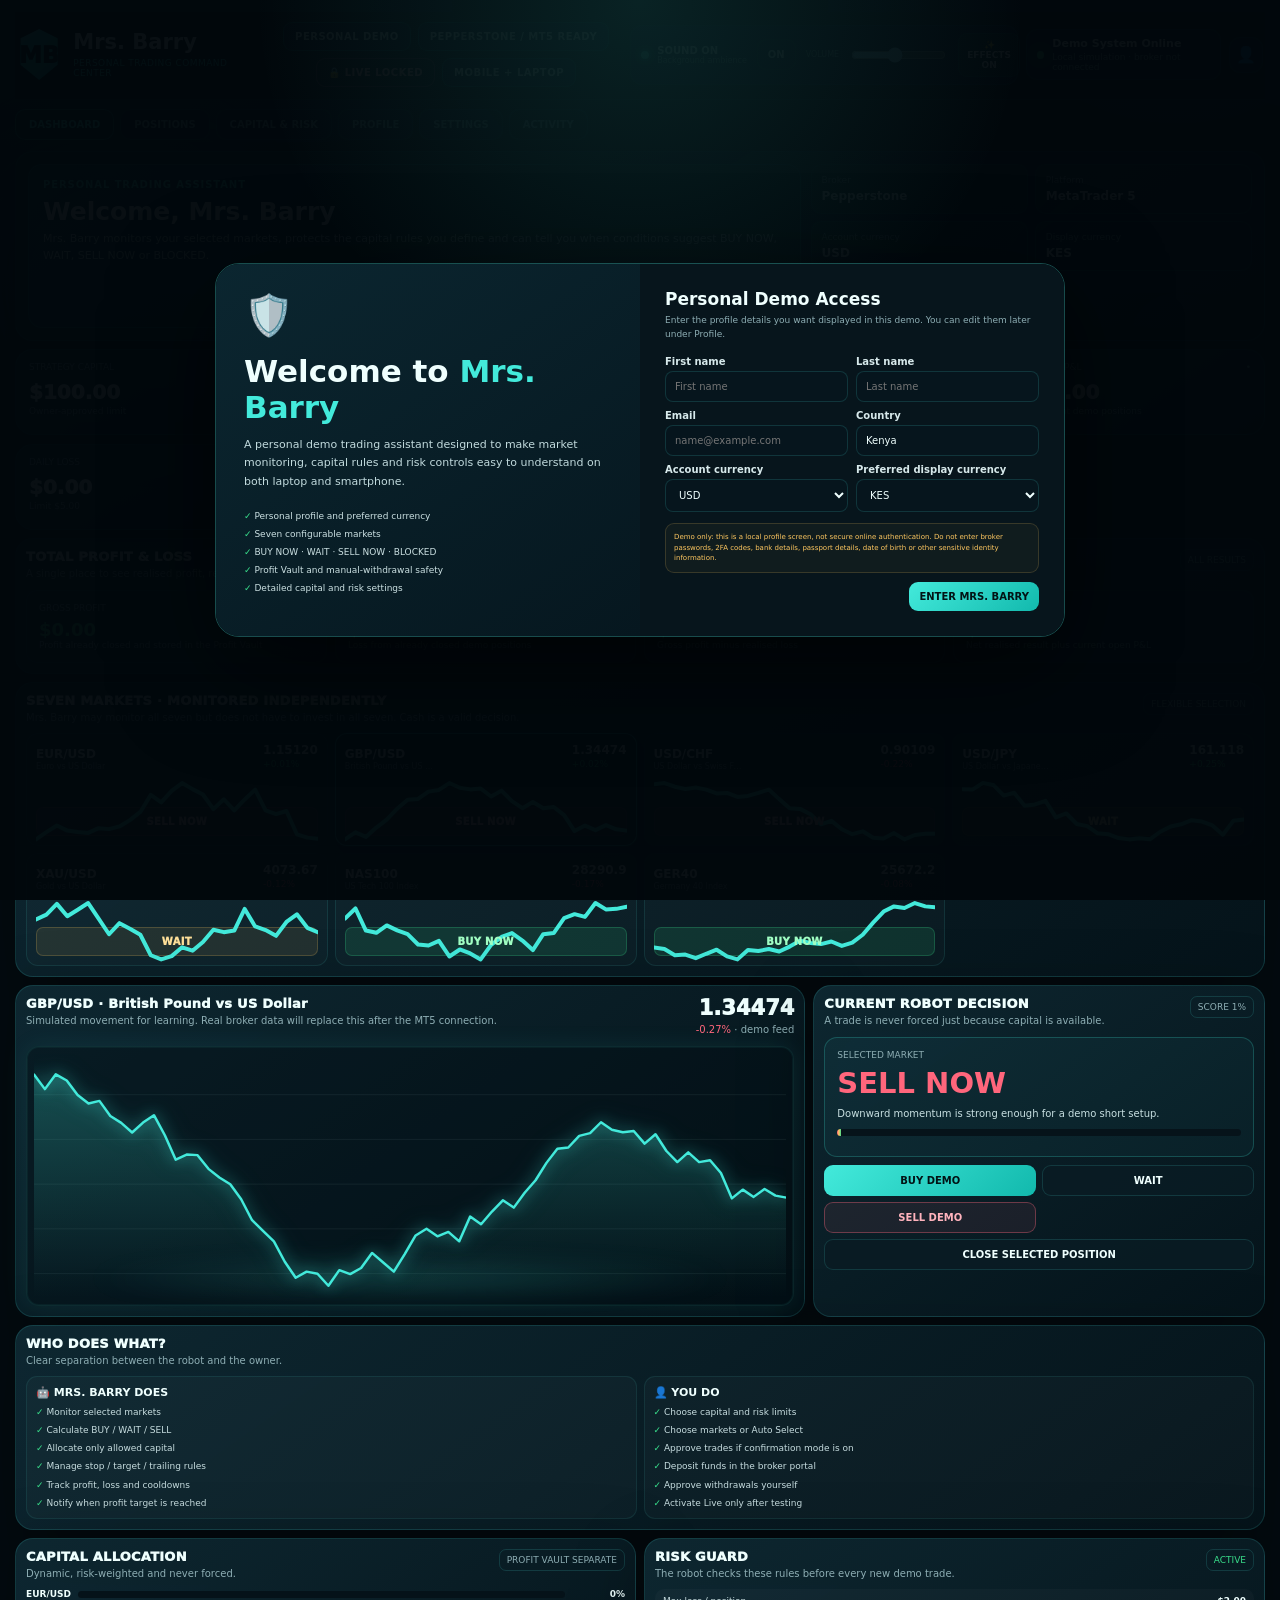
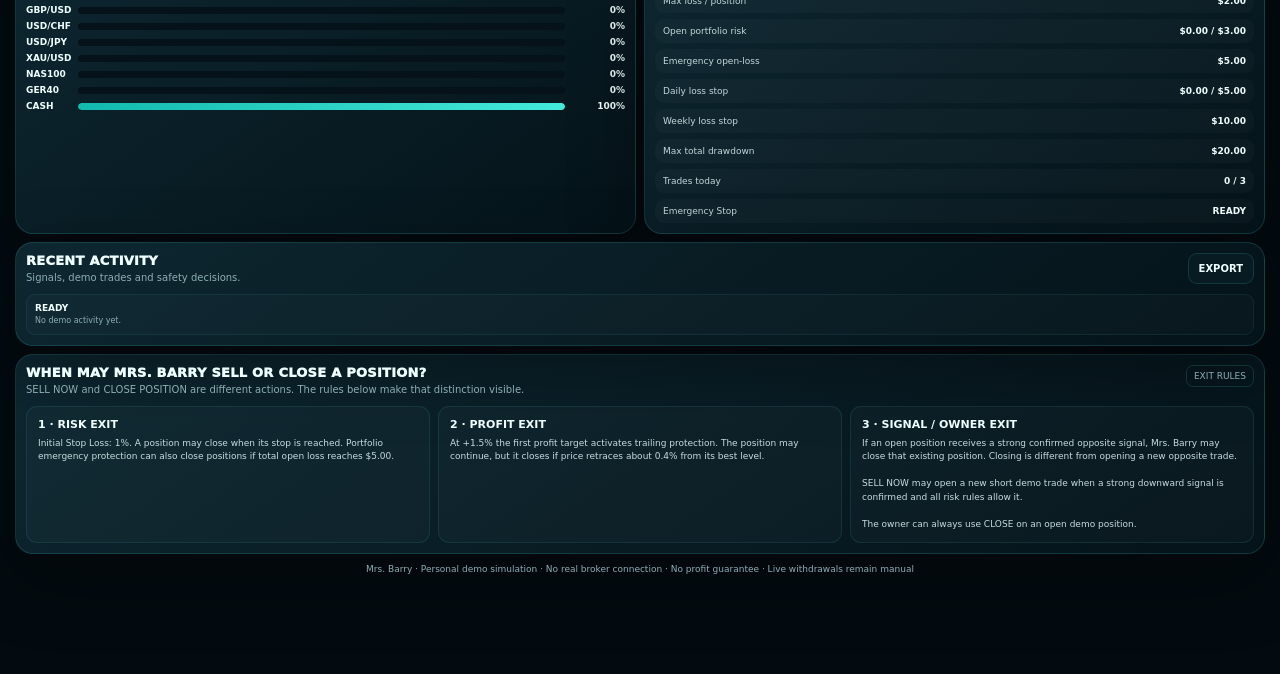
==== mrs-barry/index.html @ 233dbeb6 "Add files via upload" ====
<!doctype html>
<html lang="en">
<head>
<meta charset="utf-8">
<meta name="viewport" content="width=device-width,initial-scale=1,viewport-fit=cover">
<meta name="theme-color" content="#041116">
<meta name="color-scheme" content="dark">
<title>Mrs. Barry — Personal Trading Command Center</title>
<style>
:root{
  --bg:#030b10;--bg2:#07161d;--panel:#091d26;--panel2:#0d2731;--panel3:#102f3a;
  --line:rgba(77,235,224,.15);--line2:rgba(77,235,224,.30);--text:#effffe;--muted:#8eaeb4;
  --aqua:#43eadb;--aqua2:#12b9ad;--green:#39dd8b;--red:#ff667c;--amber:#ffc861;
  --blue:#66a9ff;--purple:#b68bff;--shadow:0 22px 70px rgba(0,0,0,.36);--r:18px;
}
*{box-sizing:border-box}
html{scroll-behavior:smooth}
body{
  margin:0;min-height:100vh;color:var(--text);
  font-family:Inter,ui-sans-serif,system-ui,-apple-system,BlinkMacSystemFont,"Segoe UI",sans-serif;
  background:
    radial-gradient(circle at 10% -6%,rgba(67,234,219,.12),transparent 31%),
    radial-gradient(circle at 92% -4%,rgba(102,169,255,.08),transparent 29%),var(--bg)
}
button,input,select{font:inherit}.hidden{display:none!important}
.good{color:var(--green)!important}.bad{color:var(--red)!important}.warn{color:var(--amber)!important}.info{color:var(--aqua)!important}.muted{color:var(--muted)!important}
.shell{max-width:1900px;margin:auto;padding:12px 15px 90px}
.topbar{
  position:sticky;top:0;z-index:30;display:flex;align-items:center;justify-content:space-between;gap:15px;
  padding:10px 2px 12px;border-bottom:1px solid var(--line);
  background:linear-gradient(180deg,rgba(3,11,16,.98),rgba(3,11,16,.88));backdrop-filter:blur(18px)
}
.brand{display:flex;align-items:center;gap:12px;min-width:245px}
.brandmark{
  width:46px;height:51px;clip-path:polygon(50% 0,92% 18%,92% 70%,50% 100%,8% 70%,8% 18%);
  display:grid;place-items:center;background:linear-gradient(145deg,var(--aqua),var(--aqua2));color:#021315;
  font-size:23px;font-weight:1000;box-shadow:0 0 28px rgba(67,234,219,.30)
}
.brand h1{font-size:21px;line-height:1;margin:0}.brand small{display:block;color:var(--aqua);font-size:9px;margin-top:5px;letter-spacing:.05em}
.header-center{display:flex;gap:7px;align-items:center;justify-content:center;flex-wrap:wrap}
.badge{padding:7px 10px;border:1px solid var(--line2);border-radius:9px;background:rgba(10,31,39,.75);font-size:8px;font-weight:900;letter-spacing:.05em;white-space:nowrap}
.badge.online{color:var(--green)}.badge.lock{color:#ff9eaa;border-color:rgba(255,102,124,.38);background:rgba(255,102,124,.08)}
.header-right{display:flex;align-items:center;gap:8px}
.system-pill{min-width:180px;padding:7px 10px;border:1px solid var(--line);border-radius:11px;background:rgba(9,28,36,.88);display:flex;align-items:center;gap:8px}
.led{width:8px;height:8px;border-radius:50%;background:var(--green);box-shadow:0 0 0 5px rgba(57,221,139,.07),0 0 15px rgba(57,221,139,.72)}
.system-pill b{font-size:9px;display:block}.system-pill small{display:block;color:var(--muted);font-size:7px;margin-top:2px}
.icon-btn,.btn,.tab{transition:.18s}
.icon-btn{width:36px;height:36px;border-radius:11px;border:1px solid var(--line);background:rgba(9,28,36,.88);color:var(--text);cursor:pointer}
.icon-btn:hover,.btn:hover,.tab:hover{border-color:rgba(67,234,219,.45);transform:translateY(-1px)}
.navtabs{display:flex;gap:6px;margin:9px 0;overflow:auto;padding-bottom:2px}
.tab{border:1px solid var(--line);background:rgba(9,25,33,.80);color:var(--muted);border-radius:10px;padding:8px 11px;font-size:8px;font-weight:900;cursor:pointer;white-space:nowrap}
.tab.active{color:var(--aqua);border-color:rgba(67,234,219,.38);background:rgba(67,234,219,.07)}
.page{display:none}.page.active{display:block}
.card{border:1px solid var(--line);border-radius:var(--r);background:linear-gradient(145deg,rgba(14,41,51,.94),rgba(5,20,27,.95));box-shadow:var(--shadow)}
.section-head{display:flex;justify-content:space-between;align-items:flex-start;gap:10px;margin-bottom:8px}
.section-title{font-size:11px;font-weight:950;letter-spacing:.02em}.section-sub{font-size:8px;color:var(--muted);margin-top:3px;line-height:1.45}
.tiny-tag{font-size:7px;padding:5px 7px;border-radius:7px;border:1px solid var(--line);color:var(--muted);white-space:nowrap}
.kpis{display:grid;grid-template-columns:repeat(8,minmax(112px,1fr));gap:7px;margin-bottom:8px}
.kpi{padding:9px 10px;min-height:72px}.kpi-top{display:flex;justify-content:space-between;align-items:center;color:var(--muted);font-size:7px}
.kpi-value{font-size:16px;font-weight:950;margin:8px 0 2px;white-space:nowrap}.kpi-sub{font-size:7px;color:var(--muted);white-space:nowrap;overflow:hidden;text-overflow:ellipsis}
.profile-banner{padding:12px;margin-bottom:8px;display:grid;grid-template-columns:1.4fr .8fr;gap:10px}
.welcome{padding:14px;border-radius:14px;border:1px solid rgba(67,234,219,.25);background:linear-gradient(135deg,rgba(67,234,219,.10),rgba(67,234,219,.025))}
.welcome .eyebrow{color:var(--aqua);font-size:8px;text-transform:uppercase;letter-spacing:.09em;font-weight:900}
.welcome h2{margin:7px 0 5px;font-size:22px}.welcome p{margin:0;color:#c9dfe1;font-size:10px;line-height:1.5}
.profile-grid{display:grid;grid-template-columns:repeat(2,1fr);gap:7px}
.profile-mini{padding:10px;border-radius:11px;border:1px solid var(--line);background:rgba(255,255,255,.02)}
.profile-mini small{display:block;color:var(--muted);font-size:7px}.profile-mini b{display:block;margin-top:4px;font-size:10px;white-space:nowrap;overflow:hidden;text-overflow:ellipsis}
.watch-card{padding:10px;margin-bottom:8px}
.asset-grid{display:grid;grid-template-columns:repeat(7,minmax(125px,1fr));gap:7px}
.asset{padding:9px;border-radius:12px;border:1px solid rgba(77,235,224,.11);background:rgba(255,255,255,.021);cursor:pointer;min-width:0;transition:.18s}
.asset:hover{border-color:rgba(67,234,219,.34)}.asset.active{border-color:rgba(67,234,219,.6);box-shadow:0 0 0 1px rgba(67,234,219,.10),0 12px 28px rgba(0,0,0,.22)}
.asset-top{display:flex;justify-content:space-between;gap:5px}.asset-name b{font-size:10px}.asset-name small{display:block;color:var(--muted);font-size:6px;max-width:90px;white-space:nowrap;overflow:hidden;text-overflow:ellipsis}
.asset-price{text-align:right;font-size:10px;font-weight:900}.asset-change{font-size:7px;margin-top:2px}
.spark{height:26px;margin:5px 0}.signal{display:grid;place-items:center;height:25px;border-radius:7px;font-size:8px;font-weight:950;letter-spacing:.03em}
.signal.buy{color:#a1ffc4;background:rgba(57,221,139,.12);border:1px solid rgba(57,221,139,.23)}
.signal.wait{color:#ffe09a;background:rgba(255,200,97,.09);border:1px solid rgba(255,200,97,.19)}
.signal.sell{color:#ffb2bd;background:rgba(255,102,124,.10);border:1px solid rgba(255,102,124,.22)}
.signal.block{color:#b6c1c7;background:rgba(142,174,180,.06);border:1px solid rgba(142,174,180,.16)}
.command-grid{display:grid;grid-template-columns:1.55fr .95fr .68fr;gap:8px;margin-bottom:8px}
.chart-card,.decision-card,.role-card{padding:10px}
.chart-toolbar{display:flex;justify-content:space-between;gap:10px}.chart-price{font-size:18px;font-weight:950;text-align:right}
.chart-wrap{height:260px;margin-top:8px;border-radius:13px;border:1px solid rgba(77,235,224,.10);background:rgba(1,10,15,.35);padding:7px}
.chart-wrap svg{width:100%;height:100%}
.decision-main{padding:12px;border-radius:13px;border:1px solid rgba(67,234,219,.22);background:rgba(67,234,219,.045);margin-bottom:8px}
.decision-main small{display:block;color:var(--muted);font-size:7px}.decision-main b{display:block;font-size:25px;margin:6px 0}.decision-main p{font-size:8px;color:#c7dfe1;line-height:1.5;margin:0}
.scoreline{height:7px;border-radius:99px;background:#06131a;overflow:hidden;margin:8px 0}.scoreline span{display:block;height:100%;background:linear-gradient(90deg,var(--red),var(--amber),var(--green));width:50%}
.quick-actions{display:grid;grid-template-columns:1fr 1fr;gap:6px}.btn{border:1px solid var(--line);border-radius:9px;background:rgba(10,28,36,.88);color:var(--text);padding:8px;font-size:8px;font-weight:900;cursor:pointer}
.btn.primary{color:#021315;background:linear-gradient(135deg,var(--aqua),var(--aqua2));border:0}.btn.danger{color:#ffb3bd;border-color:rgba(255,102,124,.36);background:rgba(255,102,124,.08)}
.btn.full{grid-column:1/-1}.btn[disabled]{opacity:.42;cursor:not-allowed;transform:none}
.role-columns{display:grid;grid-template-columns:1fr 1fr;gap:7px}.role-box{padding:9px;border-radius:11px;background:rgba(255,255,255,.022);border:1px solid rgba(77,235,224,.09)}
.role-box h4{font-size:9px;margin:0 0 7px}.role-list{display:grid;gap:6px}.role-item{font-size:7px;color:#c7dde0;line-height:1.35}.role-item b{color:var(--green)}
.lower-grid{display:grid;grid-template-columns:1.05fr 1fr 1fr;gap:8px}
.panel{padding:10px}
.alloc-bars{display:grid;gap:6px}.alloc-row{display:grid;grid-template-columns:46px 1fr 54px;gap:6px;align-items:center;font-size:7px}.alloc-row span:first-child{font-weight:850}.alloc-track{height:7px;border-radius:99px;background:#051219;overflow:hidden}.alloc-track i{display:block;height:100%;background:linear-gradient(90deg,var(--aqua2),var(--aqua));border-radius:99px}.alloc-row b{text-align:right}
.risk-list{display:grid;gap:6px}.risk-row{display:flex;justify-content:space-between;gap:10px;align-items:center;padding:7px 8px;border-radius:9px;background:rgba(255,255,255,.022);font-size:7px}.risk-row span{color:#c3d8db}.risk-row b{font-size:7px}
.activity{display:grid;gap:6px;max-height:180px;overflow:auto}.activity-row{padding:7px 8px;border:1px solid rgba(77,235,224,.08);border-radius:9px;background:rgba(255,255,255,.02);font-size:7px;line-height:1.4}.activity-row small{color:var(--muted)}
.footer-note{text-align:center;color:var(--muted);font-size:7px;margin:10px 0}
.detail-grid{display:grid;grid-template-columns:1.25fr .9fr;gap:9px}.table-card{padding:11px}.table-wrap{overflow:auto;max-height:540px}table{width:100%;border-collapse:collapse;font-size:8px}th{color:var(--muted);text-align:left;padding:8px;border-bottom:1px solid var(--line);position:sticky;top:0;background:#091923}td{padding:9px 8px;border-bottom:1px solid rgba(77,235,224,.07);white-space:nowrap}
.settings-groups{display:grid;gap:9px}.settings-group{padding:11px}.settings-grid{display:grid;grid-template-columns:repeat(3,1fr);gap:8px}.setting{padding:9px;border-radius:10px;background:rgba(255,255,255,.023);border:1px solid rgba(77,235,224,.08)}
.setting label{display:block;color:#d7e9eb;font-size:8px;font-weight:850;margin-bottom:4px}.setting input,.setting select{width:100%;border:1px solid var(--line);border-radius:8px;background:#06151d;color:var(--text);padding:8px;font-size:8px;outline:none}
.setting input:focus,.setting select:focus{border-color:rgba(67,234,219,.55)}.help{font-size:7px;color:var(--muted);line-height:1.45;margin-top:5px}
.setting-note{font-size:7px;color:var(--muted);line-height:1.55;padding:10px;border:1px solid rgba(255,200,97,.17);background:rgba(255,200,97,.045);border-radius:10px;margin-top:8px}
.placeholder{color:var(--amber);font-weight:850}
.form-actions{display:flex;justify-content:flex-end;gap:7px;margin-top:9px;flex-wrap:wrap}
.market-editor{display:grid;grid-template-columns:repeat(2,1fr);gap:8px}.market-slot{padding:9px;border-radius:10px;border:1px solid rgba(77,235,224,.08);background:rgba(255,255,255,.02);display:grid;grid-template-columns:90px 1fr;gap:7px}
.market-slot input{width:100%;border:1px solid var(--line);border-radius:8px;background:#06151d;color:var(--text);padding:7px;font-size:8px}
.login-overlay{position:fixed;inset:0;z-index:100;background:radial-gradient(circle at 50% 0%,rgba(67,234,219,.12),transparent 35%),rgba(2,8,12,.97);display:grid;place-items:center;padding:18px}
.login-box{width:min(850px,100%);display:grid;grid-template-columns:1fr 1fr;border:1px solid var(--line2);border-radius:24px;overflow:hidden;box-shadow:0 30px 100px rgba(0,0,0,.55)}
.login-hero{padding:28px;background:linear-gradient(145deg,#0b2630,#06171f)}.login-hero .shield{font-size:40px}.login-hero h2{font-size:31px;margin:14px 0 8px}.login-hero h2 span{color:var(--aqua)}.login-hero p{color:#c1dadd;font-size:11px;line-height:1.65}.login-points{display:grid;gap:8px;margin-top:20px}.login-point{font-size:9px;color:#cce1e3}.login-point b{color:var(--green)}
.login-form{padding:25px;background:#07151c}.login-form h3{margin:0 0 5px;font-size:17px}.login-form>p{color:var(--muted);font-size:9px;line-height:1.5;margin:0 0 15px}.login-form .settings-grid{grid-template-columns:1fr 1fr}.login-form .setting{padding:0;border:0;background:transparent}
.login-warning{font-size:7px;color:var(--amber);line-height:1.5;margin-top:11px;padding:8px;border:1px solid rgba(255,200,97,.17);border-radius:9px;background:rgba(255,200,97,.04)}
.toast{position:fixed;right:17px;bottom:17px;z-index:120;max-width:360px;padding:10px 12px;border:1px solid rgba(67,234,219,.25);border-radius:10px;background:#0a2530;box-shadow:var(--shadow);font-size:8px;opacity:0;transform:translateY(18px);transition:.22s;pointer-events:none}.toast.show{opacity:1;transform:none}
.modal{position:fixed;inset:0;display:none;place-items:center;padding:18px;background:rgba(1,7,11,.78);backdrop-filter:blur(8px);z-index:90}.modal.open{display:grid}.modal-box{width:min(560px,100%);max-height:90vh;overflow:auto;padding:15px;border:1px solid var(--line2);border-radius:17px;background:#071923;box-shadow:0 30px 80px rgba(0,0,0,.55)}.modal-actions{display:flex;justify-content:flex-end;gap:7px;margin-top:11px}
@media(max-width:1500px){.kpis{grid-template-columns:repeat(4,1fr)}.asset-grid{grid-template-columns:repeat(4,1fr)}.command-grid{grid-template-columns:1.4fr .8fr}.role-card{grid-column:1/-1}.lower-grid{grid-template-columns:1fr 1fr}.lower-grid .panel:last-child{grid-column:1/-1}}
@media(max-width:1050px){.header-center{display:none}.profile-banner,.command-grid,.detail-grid{grid-template-columns:1fr}.asset-grid{grid-template-columns:repeat(2,1fr)}.lower-grid{grid-template-columns:1fr}.lower-grid .panel:last-child{grid-column:auto}.settings-grid{grid-template-columns:1fr 1fr}.login-box{grid-template-columns:1fr}.login-hero{display:none}}
@media(max-width:700px){
 .shell{padding:9px 9px 82px}.topbar{align-items:flex-start}.brand{min-width:0}.brandmark{width:38px;height:42px}.brand h1{font-size:17px}.system-pill{min-width:0}.system-pill div{display:none}
 .kpis{grid-template-columns:1fr 1fr}.profile-banner{padding:9px}.profile-grid{grid-template-columns:1fr 1fr}.asset-grid{grid-template-columns:1fr 1fr}.chart-wrap{height:220px}
 .role-columns,.settings-grid,.market-editor{grid-template-columns:1fr}.market-slot{grid-template-columns:80px 1fr}.navtabs{position:fixed;left:0;right:0;bottom:0;z-index:50;margin:0;padding:7px 6px calc(7px + env(safe-area-inset-bottom));background:rgba(3,11,16,.96);border-top:1px solid var(--line);justify-content:space-around}.tab{font-size:7px;padding:8px 7px}
 .tab[data-page="log"]{display:none}.login-form{padding:18px}.login-form .settings-grid{grid-template-columns:1fr}
}

/* === V3 readability upgrade === */
.badge{font-size:10px;padding:8px 11px}
.system-pill b{font-size:11px}.system-pill small{font-size:9px}
.tab{font-size:10px;padding:9px 13px}
.section-title{font-size:13px}
.section-sub{font-size:10px}
.tiny-tag{font-size:9px}
.kpis{grid-template-columns:repeat(5,minmax(150px,1fr));gap:9px}
.kpi{padding:12px 13px;min-height:86px}
.kpi-top{font-size:9px}.kpi-value{font-size:20px}.kpi-sub{font-size:9px}
.welcome .eyebrow{font-size:10px}.welcome h2{font-size:25px}.welcome p{font-size:11px}
.profile-mini small{font-size:9px}.profile-mini b{font-size:12px}
.asset-name b{font-size:12px}.asset-name small{font-size:8px}.asset-price{font-size:12px}.asset-change{font-size:9px}
.signal{font-size:10px;height:29px}
.chart-price{font-size:21px}
.decision-main small{font-size:9px}.decision-main b{font-size:29px}.decision-main p{font-size:10px}
.btn{font-size:10px;padding:9px 10px}
.role-box h4{font-size:11px}.role-item{font-size:9px}
.alloc-row,.risk-row,.activity-row{font-size:9px}
.risk-row b{font-size:9px}
.activity-row small{font-size:8px}
table{font-size:10px}th,td{padding:10px 9px}
.setting label{font-size:10px}.setting input,.setting select{font-size:10px;padding:9px}
.help{font-size:9px}.setting-note{font-size:9px}
.footer-note{font-size:9px}
.results-grid{display:grid;grid-template-columns:repeat(4,1fr);gap:8px}
.result-box{padding:12px;border:1px solid rgba(77,235,224,.10);border-radius:11px;background:rgba(255,255,255,.022)}
.result-box small{display:block;color:var(--muted);font-size:9px}
.result-box b{display:block;font-size:18px;margin-top:6px}
.exit-grid{display:grid;grid-template-columns:repeat(3,1fr);gap:8px}
.exit-box{padding:11px;border:1px solid rgba(77,235,224,.10);border-radius:11px;background:rgba(255,255,255,.022)}
.exit-box h4{margin:0 0 6px;font-size:11px}
.exit-box p{margin:0;color:#c7dde0;font-size:9px;line-height:1.5}
@media(max-width:1050px){.kpis{grid-template-columns:repeat(3,1fr)}.results-grid{grid-template-columns:1fr 1fr}.exit-grid{grid-template-columns:1fr}}
@media(max-width:700px){.kpis{grid-template-columns:1fr 1fr}.results-grid{grid-template-columns:1fr 1fr}}


/* === V4 neon live effects edition === */
body::before,body::after{
  content:"";position:fixed;inset:auto;pointer-events:none;z-index:0;filter:blur(40px);opacity:.55;
}
body::before{
  width:34vw;height:34vw;left:-8vw;top:8vh;border-radius:50%;
  background:radial-gradient(circle,rgba(67,234,219,.18),rgba(67,234,219,0) 65%);
  animation:floatGlow1 12s ease-in-out infinite;
}
body::after{
  width:28vw;height:28vw;right:-6vw;top:18vh;border-radius:50%;
  background:radial-gradient(circle,rgba(102,169,255,.16),rgba(102,169,255,0) 68%);
  animation:floatGlow2 15s ease-in-out infinite;
}
@keyframes floatGlow1{
  0%,100%{transform:translate(0,0) scale(1)}
  50%{transform:translate(4vw,-2vh) scale(1.12)}
}
@keyframes floatGlow2{
  0%,100%{transform:translate(0,0) scale(1)}
  50%{transform:translate(-3vw,3vh) scale(1.15)}
}
.shell{position:relative;z-index:1}
.chart-wrap{
  position:relative;
  box-shadow:inset 0 0 0 1px rgba(67,234,219,.05), 0 0 24px rgba(67,234,219,.08);
}
.chart-wrap::after{
  content:"";position:absolute;left:8%;right:8%;bottom:8px;height:38px;border-radius:50%;
  background:radial-gradient(ellipse at center, rgba(67,234,219,.22), rgba(67,234,219,0) 72%);
  filter:blur(12px);pointer-events:none;animation:chartAura 4.5s ease-in-out infinite;
}
@keyframes chartAura{
  0%,100%{opacity:.45;transform:scaleX(.96)}
  50%{opacity:.95;transform:scaleX(1.04)}
}
#mainChart polyline{
  filter:drop-shadow(0 0 8px rgba(67,234,219,.55)) drop-shadow(0 0 14px rgba(67,234,219,.28));
  animation:liveLinePulse 3.2s ease-in-out infinite;
}
@keyframes liveLinePulse{
  0%,100%{filter:drop-shadow(0 0 8px rgba(67,234,219,.55)) drop-shadow(0 0 14px rgba(67,234,219,.28))}
  50%{filter:drop-shadow(0 0 12px rgba(67,234,219,.78)) drop-shadow(0 0 18px rgba(67,234,219,.42))}
}
.asset,.kpi,.panel,.setting,.profile-mini,.role-box,.result-box,.exit-box{
  transition:transform .2s ease,border-color .2s ease,box-shadow .2s ease;
}
.asset:hover,.setting:hover,.profile-mini:hover,.role-box:hover,.result-box:hover,.exit-box:hover{
  box-shadow:0 0 0 1px rgba(67,234,219,.10),0 12px 30px rgba(0,0,0,.24),0 0 22px rgba(67,234,219,.08);
}
.sound-panel{
  min-width:240px;padding:7px 10px;border:1px solid var(--line);border-radius:12px;
  background:rgba(9,28,36,.88);display:flex;align-items:center;gap:10px;
}
.sound-status{display:flex;align-items:center;gap:8px;white-space:nowrap}
.sound-dot{
  width:8px;height:8px;border-radius:50%;background:#43eadb;
  box-shadow:0 0 10px rgba(67,234,219,.7),0 0 0 5px rgba(67,234,219,.08);
  animation:soundPulse 2s ease-in-out infinite;
}
@keyframes soundPulse{
  0%,100%{transform:scale(1);opacity:.85}
  50%{transform:scale(1.35);opacity:1}
}
.sound-label{font-size:10px;font-weight:900}
.sound-sub{font-size:8px;color:var(--muted)}
.sound-panel input[type=range]{width:95px}
.effects-toggle{
  display:inline-flex;align-items:center;gap:6px;padding:6px 8px;border-radius:9px;
  border:1px solid rgba(67,234,219,.18);background:rgba(67,234,219,.05);font-size:9px;font-weight:900;
}
.effects-toggle.off{color:var(--muted);border-color:rgba(142,174,180,.18);background:rgba(255,255,255,.03)}
.ambient-note{
  display:inline-flex;align-items:center;gap:4px;color:var(--muted);font-size:8px;white-space:nowrap;
}
@media(max-width:1050px){.sound-panel{min-width:0;flex-wrap:wrap;justify-content:flex-start}.header-right{flex-wrap:wrap;justify-content:flex-end}}
@media(max-width:700px){.sound-panel{width:100%}.header-right{width:100%;justify-content:space-between}.sound-panel input[type=range]{width:78px}}


body.effects-off::before,body.effects-off::after,.effects-off .chart-wrap::after{display:none!important}
.effects-off #mainChart polyline{animation:none!important;filter:none!important}
.effects-off .sound-dot{animation:none}

</style>
</head>
<body>

<div class="login-overlay" id="loginOverlay">
  <div class="login-box">
    <div class="login-hero">
      <div class="shield">🛡️</div>
      <h2>Welcome to <span>Mrs. Barry</span></h2>
      <p>A personal demo trading assistant designed to make market monitoring, capital rules and risk controls easy to understand on both laptop and smartphone.</p>
      <div class="login-points">
        <div class="login-point"><b>✓</b> Personal profile and preferred currency</div>
        <div class="login-point"><b>✓</b> Seven configurable markets</div>
        <div class="login-point"><b>✓</b> BUY NOW · WAIT · SELL NOW · BLOCKED</div>
        <div class="login-point"><b>✓</b> Profit Vault and manual-withdrawal safety</div>
        <div class="login-point"><b>✓</b> Detailed capital and risk settings</div>
      </div>
    </div>
    <div class="login-form">
      <h3>Personal Demo Access</h3>
      <p>Enter the profile details you want displayed in this demo. You can edit them later under Profile.</p>
      <div class="settings-grid">
        <div class="setting"><label>First name</label><input id="loginFirst" placeholder="First name"></div>
        <div class="setting"><label>Last name</label><input id="loginLast" placeholder="Last name"></div>
        <div class="setting"><label>Email</label><input id="loginEmail" type="email" placeholder="name@example.com"></div>
        <div class="setting"><label>Country</label><input id="loginCountry" value="Kenya"></div>
        <div class="setting"><label>Account currency</label><select id="loginAccountCurrency"><option>USD</option><option>EUR</option><option>GBP</option><option>AUD</option><option>CAD</option><option>CHF</option><option>JPY</option></select></div>
        <div class="setting"><label>Preferred display currency</label><select id="loginDisplayCurrency"><option>KES</option><option>USD</option><option>EUR</option><option>GBP</option></select></div>
      </div>
      <div class="login-warning">Demo only: this is a local profile screen, not secure online authentication. Do not enter broker passwords, 2FA codes, bank details, passport details, date of birth or other sensitive identity information.</div>
      <div class="form-actions"><button class="btn primary" id="enterDemo">ENTER MRS. BARRY</button></div>
    </div>
  </div>
</div>

<div class="shell">
<header class="topbar">
  <div class="brand"><div class="brandmark">MB</div><div><h1 id="brandName">Mrs. Barry</h1><small>PERSONAL TRADING COMMAND CENTER</small></div></div>
  <div class="header-center"><span class="badge">PERSONAL DEMO</span><span class="badge">PEPPERSTONE / MT5 READY</span><span class="badge lock">🔒 LIVE LOCKED</span><span class="badge">MOBILE + LAPTOP</span></div>
  <div class="header-right">
    <div class="sound-panel">
      <div class="sound-status">
        <span class="sound-dot"></span>
        <div>
          <div class="sound-label" id="soundStateLabel">SOUND ON</div>
          <div class="sound-sub">Background ambience</div>
        </div>
      </div>
      <button class="btn" id="soundToggleBtn" type="button">ON</button>
      <label class="ambient-note" for="soundVolume">VOLUME</label>
      <input id="soundVolume" type="range" min="0" max="100" step="1" value="45">
      <button class="effects-toggle" id="effectsToggleBtn" type="button">✨ EFFECTS ON</button>
    </div>
    <div class="system-pill"><span class="led"></span><div><b id="systemHeadline">Demo System Online</b><small id="systemSub">Local simulation · broker not connected</small></div></div>
    <button class="icon-btn" id="profileTop" title="Profile">👤</button>
  </div>
</header>

<nav class="navtabs">
  <button class="tab active" data-page="overview">DASHBOARD</button>
  <button class="tab" data-page="positions">POSITIONS</button>
  <button class="tab" data-page="capital">CAPITAL & RISK</button>
  <button class="tab" data-page="profile">PROFILE</button>
  <button class="tab" data-page="settings">SETTINGS</button>
  <button class="tab" data-page="log">ACTIVITY</button>
</nav>

<section class="page active" id="page-overview">
  <article class="card profile-banner">
    <div class="welcome">
      <div class="eyebrow">Personal trading assistant</div>
      <h2 id="welcomeName">Welcome, Mrs. Barry</h2>
      <p>Mrs. Barry monitors your selected markets, protects the capital rules you define and can tell you when conditions suggest BUY NOW, WAIT, SELL NOW or BLOCKED.</p>
    </div>
    <div class="profile-grid">
      <div class="profile-mini"><small>Broker</small><b id="miniBroker">Pepperstone</b></div>
      <div class="profile-mini"><small>Platform</small><b id="miniPlatform">MetaTrader 5</b></div>
      <div class="profile-mini"><small>Account currency</small><b id="miniAccountCurrency">USD</b></div>
      <div class="profile-mini"><small>Display currency</small><b id="miniDisplayCurrency">KES</b></div>
      <div class="profile-mini"><small>Funding method</small><b id="miniFundingMethod">M-PESA</b></div>
    </div>
  </article>

  <div class="kpis" id="kpiGrid"></div>

  <article class="card panel" style="margin-bottom:8px">
    <div class="section-head">
      <div>
        <div class="section-title">TOTAL PROFIT & LOSS</div>
        <div class="section-sub">A single place to see realised profit, realised loss, open P&amp;L and the combined demo result.</div>
      </div>
      <span class="tiny-tag">ALL RESULTS</span>
    </div>
    <div class="results-grid" id="resultsGrid"></div>
  </article>

  <article class="card watch-card">
    <div class="section-head"><div><div class="section-title">SEVEN MARKETS · MONITORED INDEPENDENTLY</div><div class="section-sub">Mrs. Barry may monitor all seven but does not have to invest in all seven. Cash is a valid decision.</div></div><span class="tiny-tag">FLEXIBLE SELECTION</span></div>
    <div class="asset-grid" id="assetGrid"></div>
  </article>

  <div class="command-grid">
    <article class="card chart-card">
      <div class="chart-toolbar"><div><div class="section-title"><span id="selectedSymbol">EUR/USD</span> · <span id="selectedName">Euro vs US Dollar</span></div><div class="section-sub">Simulated movement for learning. Real broker data will replace this after the MT5 connection.</div></div><div><div class="chart-price" id="selectedPrice">–</div><div class="section-sub"><span id="selectedChange">–</span> · demo feed</div></div></div>
      <div class="chart-wrap"><svg id="mainChart" viewBox="0 0 900 300" preserveAspectRatio="none"></svg></div>
    </article>

    <article class="card decision-card">
      <div class="section-head"><div><div class="section-title">CURRENT ROBOT DECISION</div><div class="section-sub">A trade is never forced just because capital is available.</div></div><span class="tiny-tag" id="scoreTag">SCORE 50%</span></div>
      <div class="decision-main"><small>SELECTED MARKET</small><b id="decisionLabel" class="warn">WAIT</b><p id="decisionReason">The market does not meet the configured entry conditions yet.</p><div class="scoreline"><span id="scoreBar"></span></div></div>
      <div class="quick-actions">
        <button class="btn primary" id="buyBtn">BUY DEMO</button><button class="btn" id="waitBtn">WAIT</button>
        <button class="btn danger" id="sellBtn">SELL DEMO</button><button class="btn full" id="closeSelectedBtn">CLOSE SELECTED POSITION</button>
      </div>
    </article>

    <article class="card role-card">
      <div class="section-head"><div><div class="section-title">WHO DOES WHAT?</div><div class="section-sub">Clear separation between the robot and the owner.</div></div></div>
      <div class="role-columns">
        <div class="role-box"><h4>🤖 MRS. BARRY DOES</h4><div class="role-list">
          <div class="role-item"><b>✓</b> Monitor selected markets</div><div class="role-item"><b>✓</b> Calculate BUY / WAIT / SELL</div>
          <div class="role-item"><b>✓</b> Allocate only allowed capital</div><div class="role-item"><b>✓</b> Manage stop / target / trailing rules</div>
          <div class="role-item"><b>✓</b> Track profit, loss and cooldowns</div><div class="role-item"><b>✓</b> Notify when profit target is reached</div>
        </div></div>
        <div class="role-box"><h4>👤 YOU DO</h4><div class="role-list">
          <div class="role-item"><b>✓</b> Choose capital and risk limits</div><div class="role-item"><b>✓</b> Choose markets or Auto Select</div>
          <div class="role-item"><b>✓</b> Approve trades if confirmation mode is on</div><div class="role-item"><b>✓</b> Deposit funds in the broker portal</div>
          <div class="role-item"><b>✓</b> Approve withdrawals yourself</div><div class="role-item"><b>✓</b> Activate Live only after testing</div>
        </div></div>
      </div>
    </article>
  </div>

  <div class="lower-grid">
    <article class="card panel">
      <div class="section-head"><div><div class="section-title">CAPITAL ALLOCATION</div><div class="section-sub">Dynamic, risk-weighted and never forced.</div></div><span class="tiny-tag">PROFIT VAULT SEPARATE</span></div>
      <div class="alloc-bars" id="allocationList"></div>
    </article>
    <article class="card panel">
      <div class="section-head"><div><div class="section-title">RISK GUARD</div><div class="section-sub">The robot checks these rules before every new demo trade.</div></div><span class="tiny-tag good">ACTIVE</span></div>
      <div class="risk-list" id="riskList"></div>
    </article>
    <article class="card panel">
      <div class="section-head"><div><div class="section-title">RECENT ACTIVITY</div><div class="section-sub">Signals, demo trades and safety decisions.</div></div><button class="btn" id="exportLogBtn">EXPORT</button></div>
      <div class="activity" id="activityList"></div>
    </article>
  </div>

  <article class="card panel" style="margin-top:8px">
    <div class="section-head">
      <div>
        <div class="section-title">WHEN MAY MRS. BARRY SELL OR CLOSE A POSITION?</div>
        <div class="section-sub">SELL NOW and CLOSE POSITION are different actions. The rules below make that distinction visible.</div>
      </div>
      <span class="tiny-tag">EXIT RULES</span>
    </div>
    <div class="exit-grid" id="exitRules"></div>
  </article>

  <div class="footer-note">Mrs. Barry · Personal demo simulation · No real broker connection · No profit guarantee · Live withdrawals remain manual</div>
</section>

<section class="page" id="page-positions">
  <div class="detail-grid">
    <article class="card table-card"><div class="section-head"><div><div class="section-title">OPEN DEMO POSITIONS</div><div class="section-sub">Each position has its own entry, stop, target and live demo result.</div></div><span class="tiny-tag" id="openCountTag">0 OPEN</span></div><div class="table-wrap"><table><thead><tr><th>Market</th><th>Side</th><th>Capital</th><th>Entry</th><th>Current</th><th>Stop</th><th>Target</th><th>P&amp;L</th><th>Action</th></tr></thead><tbody id="positionsRows"></tbody></table></div></article>
    <article class="card table-card"><div class="section-head"><div><div class="section-title">CLOSED TRADE SUMMARY</div><div class="section-sub">Profit goes to the Profit Vault unless reinvestment is explicitly enabled.</div></div></div><div class="risk-list" id="closedSummary"></div></article>
  </div>
</section>

<section class="page" id="page-capital">
  <div class="detail-grid">
    <article class="card table-card"><div class="section-head"><div><div class="section-title">CAPITAL & RISK OVERVIEW</div><div class="section-sub">A readable explanation of the settings that control Mrs. Barry.</div></div><button class="btn primary" data-goto="settings">EDIT SETTINGS</button></div><div class="risk-list" id="capitalRules"></div></article>
    <article class="card table-card"><div class="section-head"><div><div class="section-title">PROFIT VAULT & WITHDRAWAL</div><div class="section-sub">Trading automation and money withdrawal are intentionally separated.</div></div></div><div class="risk-list" id="moneyRules"></div><div class="setting-note"><b>Safety rule:</b> Mrs. Barry may track a withdrawal target and notify the owner. The robot must not store bank credentials or autonomously send money to a bank account. The owner performs the withdrawal inside the official broker portal.</div></article>
  </div>
</section>

<section class="page" id="page-profile">
  <article class="card settings-group">
    <div class="section-head"><div><div class="section-title">PERSONAL PROFILE</div><div class="section-sub">Only information useful for the dashboard is requested. Sensitive identity information is intentionally excluded.</div></div><span class="tiny-tag placeholder">EDITABLE PLACEHOLDERS</span></div>
    <div class="settings-grid">
      <div class="setting"><label>Robot name</label><input id="pRobot"><div class="help">Name shown in the interface. Default: Mrs. Barry.</div></div>
      <div class="setting"><label>First name</label><input id="pFirst"><div class="help">Used only for the welcome message.</div></div>
      <div class="setting"><label>Last name</label><input id="pLast"><div class="help">Optional in the demo interface.</div></div>
      <div class="setting"><label>Email</label><input id="pEmail" type="email"><div class="help">Local demo profile only. Real login later needs a secure backend.</div></div>
      <div class="setting"><label>Country</label><input id="pCountry"><div class="help">Used for localisation and future broker/currency rules. Kenya is already suitable for KES display and M-PESA as a future preferred funding method.</div></div>
      <div class="setting"><label>Broker</label><input id="pBroker"><div class="help">Current placeholder: Pepperstone.</div></div>
      <div class="setting"><label>Trading platform</label><select id="pPlatform"><option>MetaTrader 5</option><option>Pepperstone Web Platform</option><option>Other</option></select><div class="help">The real robot connection is planned through MT5.</div></div>
      <div class="setting"><label>Account currency</label><select id="pAccountCurrency"><option>USD</option><option>EUR</option><option>GBP</option><option>AUD</option><option>CAD</option><option>CHF</option><option>JPY</option></select><div class="help">Must later match the actual broker account currency.</div></div>
      <div class="setting"><label>Preferred display currency</label><select id="pDisplayCurrency"><option>KES</option><option>USD</option><option>EUR</option><option>GBP</option></select><div class="help">KES can be used as a personal display currency even if the broker account is in USD.</div></div>
      <div class="setting"><label>Preferred funding method</label><select id="pFundingMethod"><option>M-PESA</option><option>Debit / Credit Card</option><option>Bank Transfer</option><option>PayPal</option><option>Skrill</option><option>Neteller</option><option>Other</option></select><div class="help">This is informational only. It does not move money. Funding and withdrawals still happen in the official broker portal.</div></div>
      <div class="setting"><label>Display FX rate</label><input id="pFx" type="number" min=".0001" step=".0001"><div class="help">Demo-only conversion rate. Later this can come from a live FX source.</div></div>
      <div class="setting"><label>Official broker portal URL</label><input id="pBrokerUrl" placeholder="https://..."><div class="help">When saved, the “OPEN OFFICIAL BROKER PORTAL” button opens this exact HTTPS address in a new browser tab. It does not transmit profile data, connect the robot, deposit money or log in automatically.</div></div>
      <div class="setting"><label>Profile status</label><select id="pStatus"><option value="draft">Draft / placeholders</option><option value="demo">Ready for demo use</option></select><div class="help"><b>Draft / placeholders</b> = details are not final. <b>Ready for demo use</b> = the demo profile is configured. Neither option activates live trading.</div></div>
    </div>
    <div class="setting-note"><b>Privacy:</b> bank-account fields are intentionally not included. Do not enter date of birth, birth name, passport details, bank details, broker password or 2FA codes here. Funding and withdrawals belong in the official broker portal.</div>
    <div class="form-actions"><button class="btn" id="openBrokerBtn">OPEN OFFICIAL BROKER PORTAL</button><button class="btn" id="clearProfileBtn">CLEAR PERSONAL PROFILE</button><button class="btn primary" id="saveProfileBtn">SAVE PROFILE</button></div>
  </article>
</section>

<section class="page" id="page-settings">
  <div class="settings-groups">
    <article class="card settings-group">
      <div class="section-head"><div><div class="section-title">1 · CAPITAL & ALLOCATION</div><div class="section-sub">How much money Mrs. Barry is allowed to use and how much must remain untouched.</div></div><span class="tiny-tag">OWNER CONTROL</span></div>
      <div class="settings-grid">
        <div class="setting"><label>Strategy capital</label><input id="sCapital" type="number" min="10" step="10"><div class="help">The maximum capital Mrs. Barry is allowed to treat as trading capital. Extra broker cash does not automatically increase this value.</div></div>
        <div class="setting"><label>Minimum cash reserve</label><input id="sReserve" type="number" min="0" step="1"><div class="help">Capital intentionally kept uninvested. This gives the robot room to avoid using the full account balance.</div></div>
        <div class="setting"><label>Maximum open positions</label><input id="sMaxPositions" type="number" min="1" max="7" step="1"><div class="help">Maximum number of simultaneous positions across the seven markets.</div></div>
        <div class="setting"><label>Maximum capital per position</label><input id="sMaxPositionCapital" type="number" min="1" step="1"><div class="help">Caps how much strategy capital one market may receive.</div></div>
        <div class="setting"><label>Market selection mode</label><select id="sSelectionMode"><option value="auto">Auto Select — robot chooses best market</option><option value="owner">Owner Selection — only chosen markets</option><option value="recommend">Recommendation Only — owner confirms</option></select><div class="help">All seven may stay visible even when only one or two are eligible for a trade.</div></div>
        <div class="setting"><label>Equal allocation required</label><select id="sEqualAllocation"><option value="false">No — dynamic allocation</option><option value="true">Yes — equal split</option></select><div class="help">Dynamic allocation allows risky or weak markets to receive zero capital.</div></div>
      </div>
    </article>

    <article class="card settings-group">
      <div class="section-head"><div><div class="section-title">2 · RISK PROTECTION</div><div class="section-sub">Hard limits that can block new trades or close positions when risk becomes too high.</div></div><span class="tiny-tag good">RISK GUARD</span></div>
      <div class="settings-grid">
        <div class="setting"><label>Maximum loss per position</label><input id="sRiskTrade" type="number" min=".1" step=".1"><div class="help">Maximum planned loss for one trade before the position should be closed.</div></div>
        <div class="setting"><label>Maximum open portfolio risk</label><input id="sPortfolioRisk" type="number" min=".1" step=".1"><div class="help">Combined estimated risk of all open positions.</div></div>
        <div class="setting"><label>Portfolio emergency open-loss limit</label><input id="sEmergencyLoss" type="number" min=".1" step=".1"><div class="help">If total open loss reaches this amount, the demo emergency rule may close all positions.</div></div>
        <div class="setting"><label>Daily loss stop</label><input id="sDailyStop" type="number" min=".1" step=".1"><div class="help">After this realised daily loss, no new trades are allowed for the rest of the demo day.</div></div>
        <div class="setting"><label>Weekly loss stop</label><input id="sWeeklyStop" type="number" min=".1" step=".1"><div class="help">Weekly safety limit. New entries are blocked when reached.</div></div>
        <div class="setting"><label>Maximum total drawdown</label><input id="sMaxDrawdown" type="number" min=".1" step=".1"><div class="help">Longer-term protection against the strategy losing too much of its capital.</div></div>
        <div class="setting"><label>Maximum new trades per day</label><input id="sMaxTradesDay" type="number" min="1" max="20" step="1"><div class="help">Prevents excessive trading even when many signals appear.</div></div>
        <div class="setting"><label>Maximum consecutive losses</label><input id="sMaxConsecutiveLosses" type="number" min="1" max="20" step="1"><div class="help">After this many losses in a row, the robot pauses new entries.</div></div>
        <div class="setting"><label>Emergency Stop</label><select id="sEmergencyEnabled"><option value="true">Enabled</option><option value="false">Disabled in demo</option></select><div class="help">Recommended to remain enabled.</div></div>
      </div>
    </article>

    <article class="card settings-group">
      <div class="section-head"><div><div class="section-title">3 · ENTRY, EXIT & PROFIT PROTECTION</div><div class="section-sub">Defines when the robot is allowed to enter and how it protects a profitable or losing position.</div></div><span class="tiny-tag">STRATEGY PLACEHOLDERS</span></div>
      <div class="settings-grid">
        <div class="setting"><label>Minimum signal score for entry (%)</label><input id="sMinScore" type="number" min="50" max="99" step="1"><div class="help">Higher values mean Mrs. Barry waits for stronger conditions before opening a trade.</div></div>
        <div class="setting"><label>Maximum spread (%)</label><input id="sMaxSpread" type="number" min=".01" max="5" step=".01"><div class="help">Blocks trades when transaction spread becomes too expensive.</div></div>
        <div class="setting"><label>Base Stop Loss (%)</label><input id="sStopPct" type="number" min=".1" max="20" step=".1"><div class="help">Initial price distance used to protect a new position.</div></div>
        <div class="setting"><label>First profit target (%)</label><input id="sTargetPct" type="number" min=".1" max="50" step=".1"><div class="help">Initial profit level at which Mrs. Barry may close or switch to profit protection.</div></div>
        <div class="setting"><label>Trailing profit protection</label><select id="sTrailing"><option value="true">Enabled</option><option value="false">Disabled</option></select><div class="help">When enabled, the robot can let a winning trade continue while protecting part of the gain.</div></div>
        <div class="setting"><label>Trailing protection distance (%)</label><input id="sTrailingDistance" type="number" min=".1" max="10" step=".1"><div class="help">After the first profit target is reached, this controls how far price may move back from the best price before the position closes.</div></div>
        <div class="setting"><label>Close on strong opposite signal</label><select id="sCloseOpposite"><option value="true">Enabled</option><option value="false">Disabled</option></select><div class="help">Example: a BUY position may close if the robot later confirms a strong SELL signal. This closes the position; it does not automatically open a short trade.</div></div>
        <div class="setting"><label>Pause after profit (minutes)</label><input id="sWinCooldown" type="number" min="0" max="1440" step="5"><div class="help">Prevents immediately chasing another trade after a profitable exit.</div></div>
        <div class="setting"><label>Pause after loss (minutes)</label><input id="sLossCooldown" type="number" min="0" max="1440" step="5"><div class="help">Usually longer than the profit pause to reduce revenge trading behaviour.</div></div>
        <div class="setting"><label>Short / Sell trades</label><select id="sShorts"><option value="true">Allowed in demo</option><option value="false">Disabled</option></select><div class="help">For CFDs, SELL can open a short position. Keep disabled if she only wants long trades.</div></div>
        <div class="setting"><label>Overnight positions</label><select id="sOvernight"><option value="true">Allowed</option><option value="false">Close before overnight</option></select><div class="help">This should match her own preference and the instrument's trading conditions.</div></div>
      </div>
    </article>

    <article class="card settings-group">
      <div class="section-head"><div><div class="section-title">4 · PROFIT VAULT & OWNER APPROVAL</div><div class="section-sub">Profits can be tracked separately from the strategy capital.</div></div><span class="tiny-tag warn">WITHDRAWAL MANUAL</span></div>
      <div class="settings-grid">
        <div class="setting"><label>Profit auto-reinvestment</label><select id="sReinvest"><option value="false">OFF — keep profit separate</option><option value="true">ON — demo only</option></select><div class="help">OFF means profits go to the Profit Vault and do not automatically increase the strategy capital.</div></div>
        <div class="setting"><label>Profit notification target</label><input id="sProfitNotify" type="number" min="1" step="1"><div class="help">When the Profit Vault reaches this amount, Mrs. Barry can notify the owner to review a manual withdrawal.</div></div>
        <div class="setting"><label>Capital increase</label><select id="sCapitalApproval"><option value="true">Manual owner approval required</option><option value="false">Allow demo auto-increase</option></select><div class="help">Recommended: additional deposits should not automatically change strategy capital.</div></div>
        <div class="setting"><label>Automatic bank withdrawal</label><select disabled><option>DISABLED — OWNER ONLY</option></select><div class="help">Locked for safety. The owner performs real withdrawals in the official broker portal.</div></div>
        <div class="setting"><label>Trade execution mode</label><select id="sExecution"><option value="signal">Signal Only</option><option value="confirm">Confirmation Required</option><option value="auto">Full Auto Demo</option></select><div class="help">Start with Signal or Confirmation mode before autonomous demo trading.</div></div>
        <div class="setting"><label>Live trading</label><select disabled><option>BLOCKED IN THIS HTML</option></select><div class="help">Real live trading requires the secure MT5/EA/backend layer and separate explicit activation.</div></div>
      </div>
      <div class="setting-note"><b>Current status:</b> all values in this section are demo configuration values. They are not broker instructions until a secure Pepperstone/MT5 connection is developed and tested.</div>
    </article>

    <article class="card settings-group">
      <div class="section-head"><div><div class="section-title">5 · SEVEN MARKET SLOTS</div><div class="section-sub">These are editable demo placeholders. Replace them later with the exact symbols she wants Mrs. Barry to monitor.</div></div><span class="tiny-tag placeholder">PLACEHOLDERS</span></div>
      <div class="market-editor" id="marketEditor"></div>
      <div class="form-actions"><button class="btn" id="resetSettingsBtn">RESET DEMO SETTINGS</button><button class="btn primary" id="saveSettingsBtn">SAVE ALL SETTINGS</button></div>
    </article>
  </div>
</section>

<section class="page" id="page-log">
  <article class="card table-card"><div class="section-head"><div><div class="section-title">DECISION & TRADE ACTIVITY</div><div class="section-sub">Stored locally in this browser for the demo.</div></div><div><button class="btn" id="clearLogBtn">CLEAR LOG</button></div></div><div class="table-wrap"><table><thead><tr><th>Time</th><th>Type</th><th>Market</th><th>Decision</th><th>Amount</th><th>Result</th><th>Reason</th></tr></thead><tbody id="logRows"></tbody></table></div></article>
</section>
</div>

<div class="modal" id="confirmModal"><div class="modal-box">
  <div class="section-head"><div><div class="section-title" id="confirmTitle">CONFIRM DEMO TRADE</div><div class="section-sub">This cannot place a real broker order.</div></div><button class="btn" data-close="confirmModal">CLOSE</button></div>
  <div id="confirmBody" class="setting-note"></div>
  <div class="modal-actions"><button class="btn" data-close="confirmModal">CANCEL</button><button class="btn primary" id="confirmTradeBtn">CONFIRM DEMO TRADE</button></div>
</div></div>

<div class="toast" id="toast"></div>

<script>
(()=>{
'use strict';
const $=id=>document.getElementById(id);
const $$=q=>[...document.querySelectorAll(q)];
const storeKey='mrsBarryCommandCenterV2';

const defaultMarkets=[
 {s:'EUR/USD',n:'Euro vs US Dollar',base:1.15131,d:5,phase:.2},
 {s:'GBP/USD',n:'British Pound vs US Dollar',base:1.34467,d:5,phase:1.0},
 {s:'USD/CHF',n:'US Dollar vs Swiss Franc',base:.90291,d:5,phase:1.8},
 {s:'USD/JPY',n:'US Dollar vs Japanese Yen',base:160.650,d:3,phase:2.5},
 {s:'XAU/USD',n:'Gold vs US Dollar',base:4077.87,d:2,phase:3.1},
 {s:'NAS100',n:'US Tech 100 Index',base:28345.5,d:1,phase:3.8},
 {s:'GER40',n:'Germany 40 Index',base:25698.1,d:1,phase:4.4}
];
const defaults={
 profile:{robot:'Mrs. Barry',first:'',last:'',email:'',country:'Kenya',broker:'Pepperstone',platform:'MetaTrader 5',accountCurrency:'USD',displayCurrency:'KES',fundingMethod:'M-PESA',fxRate:130,brokerUrl:'',status:'draft'},
 settings:{
  capital:100,reserve:25,maxPositions:1,maxPositionCapital:50,selectionMode:'auto',equalAllocation:false,
  maxRiskPerPosition:2,maxOpenPortfolioRisk:3,emergencyOpenLoss:5,dailyStop:5,weeklyStop:10,maxDrawdown:20,maxTradesPerDay:3,maxConsecutiveLosses:2,emergencyEnabled:true,
  minScore:72,maxSpread:.30,stopPct:1,targetPct:1.5,trailing:true,trailingDistancePct:.4,closeOnOppositeSignal:true,winCooldown:30,lossCooldown:60,shorts:true,overnight:true,
  reinvest:false,profitNotify:100,capitalApproval:true,execution:'confirm'
 },
 markets:defaultMarkets.map(x=>({s:x.s,n:x.n})),
 selected:0,stopped:false,profitVault:0,realizedLoss:0,tradesToday:0,consecutiveLosses:0,soundOn:true,soundVolume:45,effectsOn:true,lastDecisionLabel:'',positions:[],history:[],log:[]
};
const saved=JSON.parse(localStorage.getItem(storeKey)||'{}');
const state={
 ...defaults,...saved,
 profile:{...defaults.profile,...(saved.profile||{})},
 settings:{...defaults.settings,...(saved.settings||{})},
 markets:Array.isArray(saved.markets)&&saved.markets.length===7?saved.markets:defaults.markets,
 positions:Array.isArray(saved.positions)?saved.positions:[],
 history:Array.isArray(saved.history)?saved.history:[],
 log:Array.isArray(saved.log)?saved.log:[]
};

const runtimeMarkets=defaultMarkets.map((d,i)=>({...d,s:state.markets[i].s||d.s,n:state.markets[i].n||d.n,p:d.base,series:[]}));
runtimeMarkets.forEach((m,i)=>{let v=m.base;for(let k=0;k<85;k++){v=Math.max(.0001,v*(1+(Math.sin(k/8+m.phase)*.00016)+(Math.random()-.5)*.0008));m.series.push(v)}m.p=v});

const clamp=(v,min,max)=>Math.max(min,Math.min(max,v));
const fmt=(m,v=m.p)=>Number(v).toFixed(m.d);
const money=v=>new Intl.NumberFormat('en-US',{style:'currency',currency:state.profile.accountCurrency||'USD',maximumFractionDigits:2}).format(Number(v||0));
const displayMoney=v=>{
 const c=state.profile.displayCurrency||state.profile.accountCurrency||'USD';
 let val=Number(v||0);
 if(c!==state.profile.accountCurrency)val*=Number(state.profile.fxRate||1);
 try{return new Intl.NumberFormat('en-US',{style:'currency',currency:c,maximumFractionDigits:2}).format(val)}catch{return c+' '+val.toFixed(2)}
};
const stamp=()=>new Date().toLocaleTimeString([],{hour:'2-digit',minute:'2-digit',second:'2-digit'});

let audioCtx=null;
let audioStarted=false;
function ensureAudio(){
 if(audioStarted)return;
 try{
  audioCtx=new (window.AudioContext||window.webkitAudioContext)();
  audioStarted=true;
  setSoundUi();
 }catch(e){}
}
function gainValue(){return (Number(state.soundVolume||45)/100)*0.055}
function playTone(freq,duration,type,volScale){
 if(!state.soundOn)return;
 ensureAudio();
 if(!audioCtx)return;
 const now=audioCtx.currentTime;
 const osc=audioCtx.createOscillator();
 const gain=audioCtx.createGain();
 osc.type=type||'sine';
 osc.frequency.value=freq||440;
 gain.gain.setValueAtTime(0.0001,now);
 gain.gain.exponentialRampToValueAtTime(Math.max(0.0001,gainValue()*(volScale||1)),now+.02);
 gain.gain.exponentialRampToValueAtTime(0.0001,now+duration);
 osc.connect(gain);gain.connect(audioCtx.destination);
 osc.start(now);osc.stop(now+duration+.03);
}
function playSignalCue(kind){
 if(kind==='BUY NOW'){
  playTone(784,.14,'sine',1);setTimeout(()=>playTone(988,.18,'triangle',.85),95);
 }else if(kind==='SELL NOW'){
  playTone(494,.12,'triangle',.95);setTimeout(()=>playTone(392,.18,'sawtooth',.72),100);
 }else if(kind==='BLOCKED'){
  playTone(260,.18,'square',.65);
 }else if(kind==='PROFIT'){
  playTone(988,.11,'triangle',1);setTimeout(()=>playTone(1175,.17,'sine',.95),90);
 }else if(kind==='LOSS'){
  playTone(330,.12,'sawtooth',.8);setTimeout(()=>playTone(247,.18,'triangle',.75),105);
 }else if(kind==='AMBIENT'){
  const notes=[523,659,784,698];
  const n=notes[Math.floor(Math.random()*notes.length)];
  playTone(n,.12,'sine',.35);
 }
}
function setSoundUi(){
 const label=$('soundStateLabel'),toggle=$('soundToggleBtn'),range=$('soundVolume'),fx=$('effectsToggleBtn');
 if(label)label.textContent=state.soundOn?'SOUND ON':'SOUND OFF';
 if(toggle)toggle.textContent=state.soundOn?'ON':'OFF';
 if(range)range.value=String(state.soundVolume||45);
 if(fx){
  fx.textContent=state.effectsOn?'✨ EFFECTS ON':'✨ EFFECTS OFF';
  fx.classList.toggle('off',!state.effectsOn);
 }
}
function maybeAmbient(){
 if(!state.soundOn||!audioStarted)return;
 if(Math.random()<.18)playSignalCue('AMBIENT');
}

function persist(){localStorage.setItem(storeKey,JSON.stringify(state))}
function toast(msg){const t=$('toast');t.textContent=msg;t.classList.add('show');clearTimeout(window.__toast);window.__toast=setTimeout(()=>t.classList.remove('show'),2500)}
function addLog(type,market,decision,amount,result,reason){
 state.log.unshift({time:new Date().toLocaleString(),type,market,decision,amount,result,reason});
 state.log=state.log.slice(0,150);persist();
}
function openPage(name){
 $$('.page').forEach(p=>p.classList.toggle('active',p.id==='page-'+name));
 $$('.tab').forEach(t=>t.classList.toggle('active',t.dataset.page===name));
 window.scrollTo({top:0,behavior:'smooth'});
}
$$('.tab').forEach(t=>t.onclick=()=>openPage(t.dataset.page));
$$('[data-goto]').forEach(b=>b.onclick=()=>openPage(b.dataset.goto));
$('profileTop').onclick=()=>openPage('profile');

$('soundToggleBtn').onclick=()=>{
 ensureAudio();
 state.soundOn=!state.soundOn;persist();setSoundUi();
 if(state.soundOn)playSignalCue('AMBIENT');
};
$('soundVolume').oninput=e=>{
 ensureAudio();
 state.soundVolume=Number(e.target.value)||45;persist();setSoundUi();
};
$('effectsToggleBtn').onclick=()=>{
 state.effectsOn=!state.effectsOn;
 document.body.classList.toggle('effects-off',!state.effectsOn);
 persist();setSoundUi();
};
document.addEventListener('pointerdown',()=>ensureAudio(),{once:true});

function profileReady(){return Boolean(state.profile.first&&state.profile.email&&state.profile.country)}
function applyProfile(){
 const p=state.profile,display=p.first||'Mrs. Barry',robot=p.robot||'Mrs. Barry';
 $('brandName').textContent=robot;$('welcomeName').textContent='Welcome, '+display;
 $('miniBroker').textContent=p.broker||'Pepperstone';$('miniPlatform').textContent=p.platform||'MetaTrader 5';
 $('miniAccountCurrency').textContent=p.accountCurrency||'USD';$('miniDisplayCurrency').textContent=p.displayCurrency||'KES';if($('miniFundingMethod'))$('miniFundingMethod').textContent=p.fundingMethod||'M-PESA';
 ['Robot','First','Last','Email','Country','Broker','Fx','BrokerUrl','Status'].forEach(()=>{});
 $('pRobot').value=p.robot;$('pFirst').value=p.first;$('pLast').value=p.last;$('pEmail').value=p.email;$('pCountry').value=p.country;$('pBroker').value=p.broker;
 $('pPlatform').value=p.platform;$('pAccountCurrency').value=p.accountCurrency;$('pDisplayCurrency').value=p.displayCurrency;$('pFundingMethod').value=p.fundingMethod||'M-PESA';$('pFx').value=p.fxRate;$('pBrokerUrl').value=p.brokerUrl;$('pStatus').value=p.status;
}
function showLoginIfNeeded(){
 if(localStorage.getItem(storeKey)&&state.profile.status==='demo')$('loginOverlay').classList.add('hidden');
 else $('loginOverlay').classList.remove('hidden');
 $('loginFirst').value=state.profile.first;$('loginLast').value=state.profile.last;$('loginEmail').value=state.profile.email;$('loginCountry').value=state.profile.country;
 $('loginAccountCurrency').value=state.profile.accountCurrency;$('loginDisplayCurrency').value=state.profile.displayCurrency;
}
$('enterDemo').onclick=()=>{
 state.profile.first=$('loginFirst').value.trim();state.profile.last=$('loginLast').value.trim();state.profile.email=$('loginEmail').value.trim();
 state.profile.country=$('loginCountry').value.trim()||'Kenya';state.profile.accountCurrency=$('loginAccountCurrency').value;state.profile.displayCurrency=$('loginDisplayCurrency').value;state.profile.status='demo';
 ensureAudio();persist();$('loginOverlay').classList.add('hidden');renderAll();playSignalCue('AMBIENT');toast('Personal demo profile saved on this device.');
};

function moveMarkets(){
 runtimeMarkets.forEach((m,i)=>{
  const vol=m.p>1000?.00018:m.p>100?.00012:.00018;
  m.p=Math.max(.0001,m.p*(1+(Math.random()-.493)*vol));
  m.series.push(m.p);if(m.series.length>85)m.series.shift()
 })
}
function marketScore(i){
 const a=runtimeMarkets[i].series,s6=a.slice(-6).reduce((x,y)=>x+y,0)/6,s18=a.slice(-18).reduce((x,y)=>x+y,0)/18;
 const momentum=(s6-s18)/s18;
 const vol=(Math.max(...a.slice(-18))-Math.min(...a.slice(-18)))/s18;
 return clamp(Math.round(50+momentum*65000-vol*7000),1,99)
}
function marketSpread(i){const m=runtimeMarkets[i];return Math.max(.02,Math.min(.55,Math.abs(Math.sin(Date.now()/9500+i))*0.19+.04))}
function decisionFor(i){
 const s=marketScore(i),spread=marketSpread(i),set=state.settings;
 if(state.stopped)return {label:'BLOCKED',cls:'block',score:s,reason:'Emergency Stop is active.'};
 if(state.realizedLoss>=set.dailyStop)return {label:'BLOCKED',cls:'block',score:s,reason:'Daily loss stop has been reached.'};
 if(state.tradesToday>=set.maxTradesPerDay)return {label:'BLOCKED',cls:'block',score:s,reason:'Maximum new trades for today has been reached.'};
 if(state.consecutiveLosses>=set.maxConsecutiveLosses)return {label:'BLOCKED',cls:'block',score:s,reason:'Consecutive-loss protection is active.'};
 if(spread>set.maxSpread)return {label:'BLOCKED',cls:'block',score:s,reason:'Current demo spread is above the configured maximum.'};
 if(s>=set.minScore)return {label:'BUY NOW',cls:'buy',score:s,reason:'Momentum and signal strength are above the configured entry threshold.'};
 if(set.shorts && s<=100-set.minScore)return {label:'SELL NOW',cls:'sell',score:s,reason:'Downward momentum is strong enough for a demo short setup.'};
 return {label:'WAIT',cls:'wait',score:s,reason:'No sufficiently strong setup is confirmed. Keeping cash is allowed.'};
}
function chooseBest(){
 if(state.settings.selectionMode!=='auto')return;
 let best=state.selected,bestDistance=-1;
 runtimeMarkets.forEach((m,i)=>{const d=Math.abs(marketScore(i)-50);if(d>bestDistance){best=i;bestDistance=d}});
 state.selected=best;
}

function investedCapital(){return state.positions.reduce((a,p)=>a+p.capital,0)}
function availableCapital(){return Math.max(0,state.settings.capital-state.settings.reserve-investedCapital())}
function positionPnl(p){
 const m=runtimeMarkets[p.i],dir=p.side==='BUY'?1:-1;
 return (m.p-p.entry)/p.entry*p.capital*dir;
}
function totalOpenPnl(){return state.positions.reduce((a,p)=>a+positionPnl(p),0)}
function estimatedOpenRisk(){return state.positions.reduce((a,p)=>a+Math.min(state.settings.maxRiskPerPosition,p.capital*state.settings.stopPct/100),0)}
function currentStrategyCapital(){return Math.max(0,state.settings.capital-state.realizedLoss+(state.settings.reinvest?state.profitVault:0))}
function taxlessVault(){return state.profitVault}

function renderKpis(){
 const open=totalOpenPnl(),avail=availableCapital(),risk=estimatedOpenRisk(),next=Math.max(0,state.settings.profitNotify-state.profitVault);
 const vals=[
  ['STRATEGY CAPITAL',money(state.settings.capital),'Owner-approved limit'],
  ['CASH RESERVE',money(state.settings.reserve),'Intentionally uninvested'],
  ['AVAILABLE NOW',money(avail),'After reserve + open positions'],
  ['PROFIT VAULT',money(state.profitVault),'Separated from base capital'],
  ['OPEN P&L',money(open),'Current demo positions'],
  ['DAILY LOSS',money(state.realizedLoss),'Limit '+money(state.settings.dailyStop)],
  ['OPEN RISK',money(risk),'Limit '+money(state.settings.maxOpenPortfolioRisk)],
  ['NEXT PROFIT NOTICE',money(next),'Owner withdrawal review']
 ];
 $('kpiGrid').innerHTML=vals.map((x,i)=>`<article class="card kpi"><div class="kpi-top"><span>${x[0]}</span><span>${i===3?'◆':'•'}</span></div><div class="kpi-value ${i===3?'good':i===5&&state.realizedLoss>0?'bad':''}">${x[1]}</div><div class="kpi-sub">${x[2]}</div></article>`).join('');
}

function sparkSvg(a){
 const data=a.slice(-28),mn=Math.min(...data),mx=Math.max(...data),sp=mx-mn||1;
 const pts=data.map((v,i)=>`${i/(data.length-1)*120},${27-(v-mn)/sp*24}`).join(' ');
 return `<svg viewBox="0 0 120 30" preserveAspectRatio="none"><polyline points="${pts}" fill="none" stroke="#43eadb" stroke-width="1.7" stroke-linecap="round" stroke-linejoin="round"/></svg>`
}

function renderResults(){
 const open=totalOpenPnl();
 const realisedNet=state.profitVault-state.realizedLoss;
 const total=realisedNet+open;
 const rows=[
  ['GROSS PROFIT',money(state.profitVault),'Profit already closed and stored in the Profit Vault','good'],
  ['REALISED LOSS',money(state.realizedLoss),'Loss from already closed demo positions','bad'],
  ['NET REALISED',money(realisedNet),'Gross profit minus realised loss',realisedNet>=0?'good':'bad'],
  ['TOTAL RESULT',money(total),'Net realised result plus current open P&L',total>=0?'good':'bad']
 ];
 $('resultsGrid').innerHTML=rows.map(r=>`<div class="result-box"><small>${r[0]}</small><b class="${r[3]}">${r[1]}</b><div class="kpi-sub">${r[2]}</div></div>`).join('');
}
function renderExitRules(){
 const s=state.settings;
 const sellMeaning=s.shorts
   ? 'SELL NOW may open a new short demo trade when a strong downward signal is confirmed and all risk rules allow it.'
   : 'SELL / short trades are currently disabled. SELL NOW will not open a new short position.';
 const targetAction=s.trailing
   ? `At +${s.targetPct}% the first profit target activates trailing protection. The position may continue, but it closes if price retraces about ${s.trailingDistancePct}% from its best level.`
   : `At +${s.targetPct}% the demo position closes at the first profit target.`;
 const opposite=s.closeOnOppositeSignal
   ? 'If an open position receives a strong confirmed opposite signal, Mrs. Barry may close that existing position. Closing is different from opening a new opposite trade.'
   : 'Opposite-signal closing is disabled. The position remains governed by Stop Loss, profit target/trailing rules, emergency protection or manual close.';
 $('exitRules').innerHTML=[
  `<div class="exit-box"><h4>1 · RISK EXIT</h4><p>Initial Stop Loss: ${s.stopPct}%. A position may close when its stop is reached. Portfolio emergency protection can also close positions if total open loss reaches ${money(s.emergencyOpenLoss)}.</p></div>`,
  `<div class="exit-box"><h4>2 · PROFIT EXIT</h4><p>${targetAction}</p></div>`,
  `<div class="exit-box"><h4>3 · SIGNAL / OWNER EXIT</h4><p>${opposite}<br><br>${sellMeaning}<br><br>The owner can always use CLOSE on an open demo position.</p></div>`
 ].join('');
}

function renderAssets(){
 $('assetGrid').innerHTML=runtimeMarkets.map((m,i)=>{
  const d=decisionFor(i),base=m.series[0],chg=(m.p-base)/base*100;
  return `<div class="asset ${i===state.selected?'active':''}" data-asset="${i}">
    <div class="asset-top"><div class="asset-name"><b>${m.s}</b><small>${m.n}</small></div><div><div class="asset-price">${fmt(m)}</div><div class="asset-change ${chg>=0?'good':'bad'}">${chg>=0?'+':''}${chg.toFixed(2)}%</div></div></div>
    <div class="spark">${sparkSvg(m.series)}</div><div class="signal ${d.cls}">${d.label}</div></div>`
 }).join('');
 $$('[data-asset]').forEach(a=>a.onclick=()=>{state.selected=+a.dataset.asset;persist();renderAll()})
}

function renderMainChart(){
 const m=runtimeMarkets[state.selected],a=m.series.slice(-70),mn=Math.min(...a),mx=Math.max(...a),sp=mx-mn||1;
 const pts=a.map((v,i)=>`${i/(a.length-1)*900},${285-(v-mn)/sp*260}`).join(' ');
 $('mainChart').innerHTML=`<defs><linearGradient id="area" x1="0" y1="0" x2="0" y2="1"><stop offset="0%" stop-color="#43eadb" stop-opacity=".25"/><stop offset="100%" stop-color="#43eadb" stop-opacity="0"/></linearGradient></defs><g stroke="rgba(142,174,180,.11)" stroke-width="1">${[50,105,160,215,270].map(y=>`<line x1="0" x2="900" y1="${y}" y2="${y}"/>`).join('')}</g><polygon points="0,300 ${pts} 900,300" fill="url(#area)"/><polyline points="${pts}" fill="none" stroke="#43eadb" stroke-width="3" stroke-linecap="round" stroke-linejoin="round"/>`;
 const base=a[0],chg=(m.p-base)/base*100;$('selectedSymbol').textContent=m.s;$('selectedName').textContent=m.n;$('selectedPrice').textContent=fmt(m);$('selectedChange').textContent=(chg>=0?'+':'')+chg.toFixed(2)+'%';$('selectedChange').className=chg>=0?'good':'bad'
}
function renderDecision(){
 const d=decisionFor(state.selected);$('decisionLabel').textContent=d.label;$('decisionLabel').className=d.cls==='buy'?'good':d.cls==='sell'?'bad':d.cls==='block'?'muted':'warn';$('decisionReason').textContent=d.reason;$('scoreTag').textContent='SCORE '+d.score+'%';$('scoreBar').style.width=d.score+'%';
 $('sellBtn').disabled=!state.settings.shorts;
}
function allocations(){
 const out=runtimeMarkets.map((m,i)=>({s:m.s,pct:0}));
 if(!state.positions.length){out[state.selected].pct=0;return out}
 state.positions.forEach(p=>{out[p.i].pct+=p.capital/state.settings.capital*100});
 return out
}
function renderAllocation(){
 const rows=allocations();$('allocationList').innerHTML=rows.map(r=>`<div class="alloc-row"><span>${r.s}</span><div class="alloc-track"><i style="width:${clamp(r.pct,0,100)}%"></i></div><b>${r.pct.toFixed(0)}%</b></div>`).join('')+`<div class="alloc-row"><span>CASH</span><div class="alloc-track"><i style="width:${clamp((state.settings.reserve+availableCapital())/state.settings.capital*100,0,100)}%"></i></div><b>${((state.settings.reserve+availableCapital())/state.settings.capital*100).toFixed(0)}%</b></div>`
}
function renderRisk(){
 const set=state.settings,rows=[
  ['Max loss / position',money(set.maxRiskPerPosition)],
  ['Open portfolio risk',money(estimatedOpenRisk())+' / '+money(set.maxOpenPortfolioRisk)],
  ['Emergency open-loss',money(set.emergencyOpenLoss)],
  ['Daily loss stop',money(state.realizedLoss)+' / '+money(set.dailyStop)],
  ['Weekly loss stop',money(set.weeklyStop)],
  ['Max total drawdown',money(set.maxDrawdown)],
  ['Trades today',state.tradesToday+' / '+set.maxTradesPerDay],
  ['Emergency Stop',state.stopped?'ACTIVE':'READY']
 ];
 $('riskList').innerHTML=rows.map((r,i)=>`<div class="risk-row"><span>${r[0]}</span><b class="${i===7&&state.stopped?'bad':''}">${r[1]}</b></div>`).join('')
}
function renderActivity(){
 const items=state.log.slice(0,8);$('activityList').innerHTML=items.length?items.map(x=>`<div class="activity-row"><b>${x.decision||x.type}</b> · ${x.market||'SYSTEM'}<br><small>${x.time} · ${x.reason}</small></div>`).join(''):'<div class="activity-row"><b>READY</b><br><small>No demo activity yet.</small></div>'
}
function renderPositions(){
 $('positionsRows').innerHTML=state.positions.map(p=>{
  const m=runtimeMarkets[p.i],pnl=positionPnl(p);
  return `<tr><td>${m.s}</td><td class="${p.side==='BUY'?'good':'bad'}">${p.side}</td><td>${money(p.capital)}</td><td>${fmt(m,p.entry)}</td><td>${fmt(m)}</td><td>${fmt(m,p.stop)}</td><td>${fmt(m,p.target)}</td><td class="${pnl>=0?'good':'bad'}">${money(pnl)}</td><td><button class="btn" data-close-pos="${p.id}">CLOSE</button></td></tr>`
 }).join('');
 $$('[data-close-pos]').forEach(b=>b.onclick=()=>closePosition(+b.dataset.closePos,'MANUAL CLOSE'));
 $('openCountTag').textContent=state.positions.length+' OPEN';
 const wins=state.history.filter(h=>h.pnl>0).length,losses=state.history.filter(h=>h.pnl<0).length;
 $('closedSummary').innerHTML=[
  ['Closed trades',state.history.length],['Winning trades',wins],['Losing trades',losses],
  ['Profit Vault',money(state.profitVault)],['Realised losses',money(state.realizedLoss)],['Display value',displayMoney(state.profitVault)]
 ].map(r=>`<div class="risk-row"><span>${r[0]}</span><b>${r[1]}</b></div>`).join('')
}
function renderCapitalPage(){
 const s=state.settings;
 $('capitalRules').innerHTML=[
  ['Strategy capital','Mrs. Barry may use up to '+money(s.capital)+' as the owner-approved strategy base.'],
  ['Cash reserve',money(s.reserve)+' remains intentionally uninvested.'],
  ['Maximum positions','Up to '+s.maxPositions+' simultaneous positions.'],
  ['Allocation',s.equalAllocation?'Equal split is required.':'Dynamic allocation is allowed; weak markets may receive zero.'],
  ['Entry threshold','A new entry normally requires a signal score of at least '+s.minScore+'%.'],
  ['Loss protection','Each position targets no more than '+money(s.maxRiskPerPosition)+' planned loss.'],
  ['Daily protection','New entries stop after '+money(s.dailyStop)+' realised daily loss.'],
  ['Cooldown','After profit: '+s.winCooldown+' min · After loss: '+s.lossCooldown+' min.']
 ].map(r=>`<div class="risk-row"><span>${r[0]}</span><b style="max-width:65%;text-align:right">${r[1]}</b></div>`).join('');
 $('moneyRules').innerHTML=[
  ['Profit Vault',money(state.profitVault)+' tracked separately'],
  ['Auto reinvestment',s.reinvest?'ON':'OFF'],
  ['Profit notification target',money(s.profitNotify)],
  ['Capital increase',s.capitalApproval?'Manual approval required':'Demo automatic allowed'],
  ['Automatic bank withdrawal','DISABLED'],
  ['Owner withdrawal','Official broker portal only']
 ].map((r,i)=>`<div class="risk-row"><span>${r[0]}</span><b class="${i===4?'bad':i===5?'good':''}">${r[1]}</b></div>`).join('')
}
function renderLog(){
 $('logRows').innerHTML=state.log.map(x=>`<tr><td>${x.time}</td><td>${x.type}</td><td>${x.market||'—'}</td><td>${x.decision||'—'}</td><td>${x.amount||'—'}</td><td>${x.result||'—'}</td><td>${x.reason||''}</td></tr>`).join('')
}

function fillProfile(){
 applyProfile()
}
function fillSettings(){
 const s=state.settings;
 const map={
  sCapital:s.capital,sReserve:s.reserve,sMaxPositions:s.maxPositions,sMaxPositionCapital:s.maxPositionCapital,
  sSelectionMode:s.selectionMode,sEqualAllocation:String(s.equalAllocation),sRiskTrade:s.maxRiskPerPosition,sPortfolioRisk:s.maxOpenPortfolioRisk,sEmergencyLoss:s.emergencyOpenLoss,
  sDailyStop:s.dailyStop,sWeeklyStop:s.weeklyStop,sMaxDrawdown:s.maxDrawdown,sMaxTradesDay:s.maxTradesPerDay,sMaxConsecutiveLosses:s.maxConsecutiveLosses,sEmergencyEnabled:String(s.emergencyEnabled),
  sMinScore:s.minScore,sMaxSpread:s.maxSpread,sStopPct:s.stopPct,sTargetPct:s.targetPct,sTrailing:String(s.trailing),sTrailingDistance:s.trailingDistancePct,sCloseOpposite:String(s.closeOnOppositeSignal),sWinCooldown:s.winCooldown,sLossCooldown:s.lossCooldown,sShorts:String(s.shorts),sOvernight:String(s.overnight),
  sReinvest:String(s.reinvest),sProfitNotify:s.profitNotify,sCapitalApproval:String(s.capitalApproval),sExecution:s.execution
 };
 Object.entries(map).forEach(([id,v])=>$(id).value=v);
 $('marketEditor').innerHTML=state.markets.map((m,i)=>`<div class="market-slot"><input id="mSymbol${i}" value="${escapeHtml(m.s)}" aria-label="Market ${i+1} symbol"><input id="mName${i}" value="${escapeHtml(m.n)}" aria-label="Market ${i+1} name"></div>`).join('')
}
function escapeHtml(s){return String(s).replace(/[&<>"']/g,c=>({'&':'&amp;','<':'&lt;','>':'&gt;','"':'&quot;',"'":'&#039;'}[c]))}
function syncRuntimeMarketLabels(){runtimeMarkets.forEach((m,i)=>{m.s=state.markets[i].s||defaultMarkets[i].s;m.n=state.markets[i].n||defaultMarkets[i].n})}

function renderAll(){
 chooseBest();syncRuntimeMarketLabels();applyProfile();renderKpis();renderResults();renderAssets();renderMainChart();renderDecision();renderAllocation();renderRisk();renderActivity();renderPositions();renderCapitalPage();renderExitRules();renderLog();fillSettings();setSoundUi()
}

function canOpenTrade(){
 const s=state.settings;
 if(state.stopped)return 'Emergency Stop is active.';
 if(state.positions.length>=s.maxPositions)return 'Maximum open positions reached.';
 if(state.tradesToday>=s.maxTradesPerDay)return 'Maximum new trades for today reached.';
 if(state.realizedLoss>=s.dailyStop)return 'Daily loss stop reached.';
 if(state.consecutiveLosses>=s.maxConsecutiveLosses)return 'Consecutive-loss pause is active.';
 if(estimatedOpenRisk()+s.maxRiskPerPosition>s.maxOpenPortfolioRisk)return 'Open portfolio risk limit would be exceeded.';
 if(availableCapital()<1)return 'No investable capital is available after reserve and open positions.';
 return '';
}
let pending=null;
function requestTrade(side){
 if(side==='SELL'&&!state.settings.shorts)return toast('SELL / short trades are disabled in Settings.');
 const block=canOpenTrade();if(block)return toast(block);
 const d=decisionFor(state.selected),m=runtimeMarkets[state.selected];
 if(state.settings.execution==='signal')return toast(side+' signal noted. Signal Only mode does not open a demo trade.');
 const capital=Math.min(state.settings.maxPositionCapital,availableCapital());
 if(capital<=0)return toast('No demo capital available.');
 if(state.settings.execution==='confirm'||state.settings.selectionMode==='recommend'){
  pending={side,capital,i:state.selected};
  $('confirmTitle').textContent='CONFIRM '+side+' DEMO TRADE';
  $('confirmBody').innerHTML=`Market: <b>${m.s}</b><br>Capital: <b>${money(capital)}</b><br>Robot decision: <b>${d.label}</b><br><br>This is a local simulation and cannot send a real order.`;
  $('confirmModal').classList.add('open');return
 }
 openTrade(side,capital,state.selected)
}
function openTrade(side,capital,i){
 const m=runtimeMarkets[i],s=state.settings,entry=m.p,dir=side==='BUY'?1:-1;
 const stop=entry*(1-dir*s.stopPct/100),target=entry*(1+dir*s.targetPct/100);
 state.positions.push({id:Date.now()+Math.random(),i,side,capital,entry,stop,target,high:entry,low:entry,opened:Date.now()});
 state.tradesToday++;addLog('TRADE',m.s,side,money(capital),'OPEN','Demo position opened with configured stop and target.');persist();renderAll();playSignalCue(side==='BUY'?'BUY NOW':'SELL NOW');toast(side+' demo position opened on '+m.s)
}
function closePosition(id,reason){
 const k=state.positions.findIndex(p=>p.id===id);if(k<0)return;
 const p=state.positions[k],m=runtimeMarkets[p.i],pnl=positionPnl(p);
 if(pnl>=0){state.profitVault+=pnl;state.consecutiveLosses=0}
 else{state.realizedLoss+=Math.abs(pnl);state.consecutiveLosses++}
 state.history.unshift({...p,close:m.p,pnl,closed:new Date().toLocaleString(),reason});
 state.positions.splice(k,1);
 addLog('EXIT',m.s,'CLOSE',money(p.capital),money(pnl),reason);
 persist();renderAll();playSignalCue(pnl>=0?'PROFIT':'LOSS');toast('Position closed: '+money(pnl));
 if(state.profitVault>=state.settings.profitNotify)toast('Profit Vault target reached. Owner may review a manual withdrawal in the official broker portal.')
}
function protectPositions(){
 const s=state.settings;
 state.positions.slice().forEach(p=>{
  const m=runtimeMarkets[p.i],dir=p.side==='BUY'?1:-1;
  p.high=Math.max(p.high,m.p);p.low=Math.min(p.low,m.p);
  const hitStop=p.side==='BUY'?m.p<=p.stop:m.p>=p.stop;
  const hitTarget=p.side==='BUY'?m.p>=p.target:m.p<=p.target;
  if(hitStop)return closePosition(p.id,'STOP LOSS / RISK EXIT');
  if(hitTarget){
   if(!s.trailing)return closePosition(p.id,'PROFIT TARGET');
   const trail=state.settings.trailingDistancePct/100;const protectedPrice=p.side==='BUY'?p.high*(1-trail):p.low*(1+trail);
   p.stop=p.side==='BUY'?Math.max(p.stop,protectedPrice):Math.min(p.stop,protectedPrice);
  }
  if(s.closeOnOppositeSignal){
   const opposite=decisionFor(p.i).label;
   if(p.side==='BUY'&&opposite==='SELL NOW')return closePosition(p.id,'STRONG OPPOSITE SIGNAL');
   if(p.side==='SELL'&&opposite==='BUY NOW')return closePosition(p.id,'STRONG OPPOSITE SIGNAL');
  }
 });
 if(s.emergencyEnabled&&totalOpenPnl()<=-s.emergencyOpenLoss&&state.positions.length){
  state.positions.slice().forEach(p=>closePosition(p.id,'PORTFOLIO EMERGENCY EXIT'))
 }
}

$('buyBtn').onclick=()=>requestTrade('BUY');$('sellBtn').onclick=()=>requestTrade('SELL');$('waitBtn').onclick=()=>{addLog('DECISION',runtimeMarkets[state.selected].s,'WAIT','—','—','Owner chose to wait.');renderAll();toast('WAIT selected. No trade opened.')};
$('closeSelectedBtn').onclick=()=>{const p=state.positions.find(x=>x.i===state.selected);if(!p)return toast('No open position for the selected market.');closePosition(p.id,'MANUAL OWNER CLOSE')};

$$('[data-close]').forEach(b=>b.onclick=()=>$(b.dataset.close).classList.remove('open'));
$('confirmTradeBtn').onclick=()=>{if(!pending)return;$('confirmModal').classList.remove('open');openTrade(pending.side,pending.capital,pending.i);pending=null};

$('saveProfileBtn').onclick=()=>{
 state.profile.robot=$('pRobot').value.trim()||'Mrs. Barry';state.profile.first=$('pFirst').value.trim();state.profile.last=$('pLast').value.trim();state.profile.email=$('pEmail').value.trim();
 state.profile.country=$('pCountry').value.trim()||'Kenya';state.profile.broker=$('pBroker').value.trim()||'Pepperstone';state.profile.platform=$('pPlatform').value;state.profile.accountCurrency=$('pAccountCurrency').value;state.profile.displayCurrency=$('pDisplayCurrency').value;state.profile.fundingMethod=$('pFundingMethod').value;
 state.profile.fxRate=Math.max(.0001,Number($('pFx').value)||1);state.profile.brokerUrl=$('pBrokerUrl').value.trim();state.profile.status=$('pStatus').value;
 persist();renderAll();toast('Personal profile saved on this device.')
};
$('clearProfileBtn').onclick=()=>{state.profile={...defaults.profile};persist();renderAll();toast('Personal profile cleared.')};
$('openBrokerBtn').onclick=()=>{
 const u=state.profile.brokerUrl;if(!u)return toast('Broker portal URL is still a placeholder. Add the official HTTPS URL in Profile.');
 try{const url=new URL(u);if(url.protocol!=='https:')throw new Error();window.open(url.href,'_blank','noopener')}catch{toast('Please enter a valid official HTTPS broker portal URL.')}
};

$('saveSettingsBtn').onclick=()=>{
 const s=state.settings;
 s.capital=Math.max(10,Number($('sCapital').value)||100);s.reserve=clamp(Number($('sReserve').value)||0,0,s.capital);s.maxPositions=clamp(Number($('sMaxPositions').value)||1,1,7);s.maxPositionCapital=Math.max(1,Number($('sMaxPositionCapital').value)||25);
 s.selectionMode=$('sSelectionMode').value;s.equalAllocation=$('sEqualAllocation').value==='true';s.maxRiskPerPosition=Math.max(.1,Number($('sRiskTrade').value)||1);s.maxOpenPortfolioRisk=Math.max(.1,Number($('sPortfolioRisk').value)||2);s.emergencyOpenLoss=Math.max(.1,Number($('sEmergencyLoss').value)||5);
 s.dailyStop=Math.max(.1,Number($('sDailyStop').value)||5);s.weeklyStop=Math.max(.1,Number($('sWeeklyStop').value)||10);s.maxDrawdown=Math.max(.1,Number($('sMaxDrawdown').value)||20);s.maxTradesPerDay=Math.max(1,Number($('sMaxTradesDay').value)||3);s.maxConsecutiveLosses=Math.max(1,Number($('sMaxConsecutiveLosses').value)||2);s.emergencyEnabled=$('sEmergencyEnabled').value==='true';
 s.minScore=clamp(Number($('sMinScore').value)||72,50,99);s.maxSpread=Math.max(.01,Number($('sMaxSpread').value)||.3);s.stopPct=Math.max(.1,Number($('sStopPct').value)||1);s.targetPct=Math.max(.1,Number($('sTargetPct').value)||1.5);s.trailing=$('sTrailing').value==='true';s.trailingDistancePct=Math.max(.1,Number($('sTrailingDistance').value)||.4);s.closeOnOppositeSignal=$('sCloseOpposite').value==='true';s.winCooldown=Math.max(0,Number($('sWinCooldown').value)||0);s.lossCooldown=Math.max(0,Number($('sLossCooldown').value)||0);s.shorts=$('sShorts').value==='true';s.overnight=$('sOvernight').value==='true';
 s.reinvest=$('sReinvest').value==='true';s.profitNotify=Math.max(1,Number($('sProfitNotify').value)||100);s.capitalApproval=$('sCapitalApproval').value==='true';s.execution=$('sExecution').value;
 state.markets=state.markets.map((m,i)=>({s:$('mSymbol'+i).value.trim()||defaultMarkets[i].s,n:$('mName'+i).value.trim()||defaultMarkets[i].n}));
 persist();syncRuntimeMarketLabels();renderAll();addLog('SETTINGS','SYSTEM','UPDATED','—','—','Owner saved the Mrs. Barry demo configuration.');toast('All Mrs. Barry settings saved.')
};
$('resetSettingsBtn').onclick=()=>{state.settings={...defaults.settings};state.markets=defaults.markets.map(x=>({...x}));persist();renderAll();toast('Demo settings reset to placeholders.')};

$('exportLogBtn').onclick=()=>{
 const safe={project:state.profile.robot,environment:'DEMO',profile:{first:state.profile.first,last:state.profile.last,country:state.profile.country,broker:state.profile.broker,platform:state.profile.platform,accountCurrency:state.profile.accountCurrency,displayCurrency:state.profile.displayCurrency},settings:state.settings,markets:state.markets,summary:{profitVault:state.profitVault,realizedLoss:state.realizedLoss,openPositions:state.positions.length},security:{liveTrading:false,automaticWithdrawals:false,brokerPasswordsStored:false,twoFactorCodesStored:false}};
 const blob=new Blob([JSON.stringify(safe,null,2)],{type:'application/json'}),a=document.createElement('a');a.href=URL.createObjectURL(blob);a.download='mrs-barry-demo-config.json';a.click();URL.revokeObjectURL(a.href)
};
$('clearLogBtn').onclick=()=>{state.log=[];persist();renderLog();toast('Demo activity log cleared.')};

function updateStatus(){
 $('systemHeadline').textContent=state.stopped?'Emergency Stop Active':'Demo System Online';$('systemSub').textContent=state.stopped?'New demo entries blocked':'Local simulation · broker not connected'
}
function autoDemo(){
 if(state.settings.execution!=='auto'||state.stopped)return;
 const d=decisionFor(state.selected);
 if((d.label==='BUY NOW'||d.label==='SELL NOW')&&Math.random()<.035&&!canOpenTrade())requestTrade(d.label.startsWith('BUY')?'BUY':'SELL')
}
function tick(){
 moveMarkets();protectPositions();autoDemo();
 const currentDecision=decisionFor(state.selected).label;
 if(currentDecision!==state.lastDecisionLabel){
  if(state.lastDecisionLabel)playSignalCue(currentDecision);
  state.lastDecisionLabel=currentDecision;
 }
 renderAssets();renderMainChart();renderDecision();renderKpis();renderResults();renderAllocation();renderRisk();renderPositions();renderCapitalPage();renderExitRules();renderActivity();updateStatus();
 maybeAmbient()
}

$('profileTop').onclick=()=>openPage('profile');
showLoginIfNeeded();renderAll();updateStatus();
setInterval(tick,1700);
})();
</script>
</body>
</html>
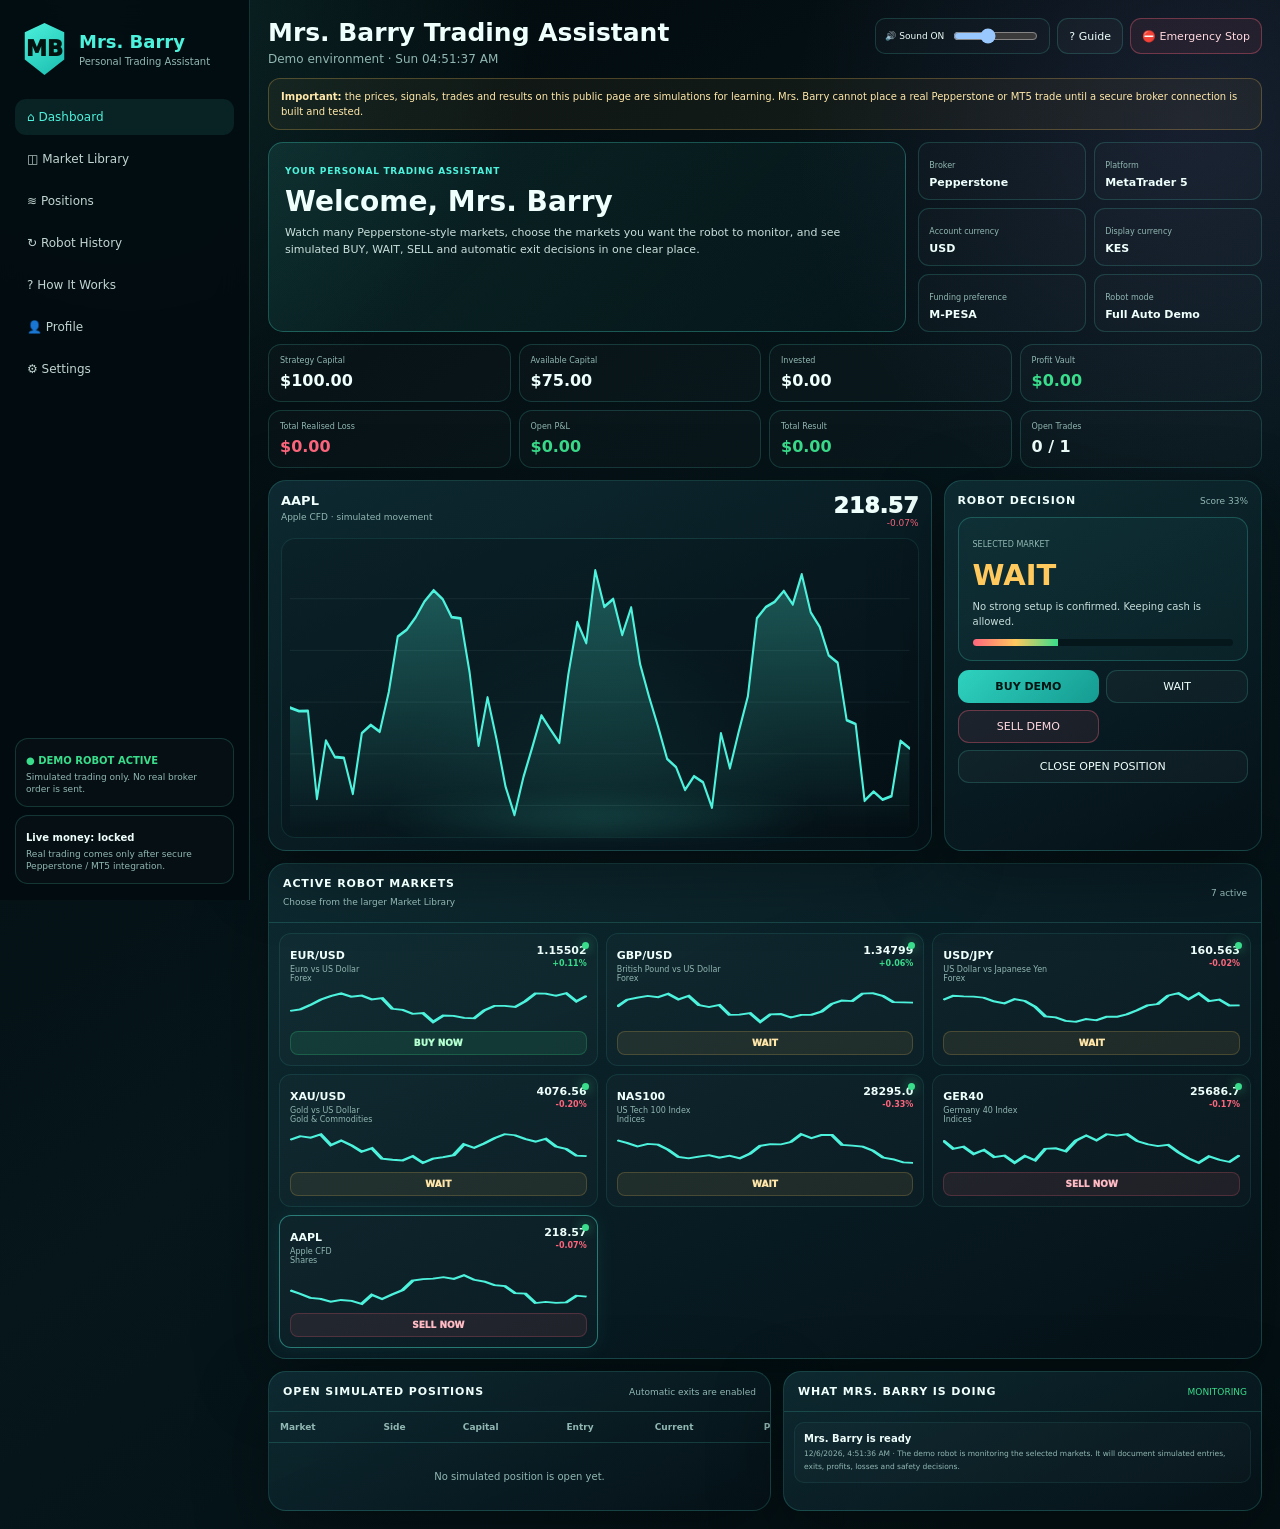
==== commit 9086421f: "Add files via upload" ====
--- a/mrs-barry/index.html
+++ b/mrs-barry/index.html
@@ -3,1011 +3,338 @@
 <head>
 <meta charset="utf-8">
 <meta name="viewport" content="width=device-width,initial-scale=1,viewport-fit=cover">
-<meta name="theme-color" content="#041116">
+<meta name="theme-color" content="#041014">
 <meta name="color-scheme" content="dark">
-<title>Mrs. Barry — Personal Trading Command Center</title>
+<title>Mrs. Barry V5 — Personal Trading Assistant</title>
 <style>
 :root{
-  --bg:#030b10;--bg2:#07161d;--panel:#091d26;--panel2:#0d2731;--panel3:#102f3a;
-  --line:rgba(77,235,224,.15);--line2:rgba(77,235,224,.30);--text:#effffe;--muted:#8eaeb4;
-  --aqua:#43eadb;--aqua2:#12b9ad;--green:#39dd8b;--red:#ff667c;--amber:#ffc861;
-  --blue:#66a9ff;--purple:#b68bff;--shadow:0 22px 70px rgba(0,0,0,.36);--r:18px;
-}
-*{box-sizing:border-box}
-html{scroll-behavior:smooth}
-body{
-  margin:0;min-height:100vh;color:var(--text);
-  font-family:Inter,ui-sans-serif,system-ui,-apple-system,BlinkMacSystemFont,"Segoe UI",sans-serif;
-  background:
-    radial-gradient(circle at 10% -6%,rgba(67,234,219,.12),transparent 31%),
-    radial-gradient(circle at 92% -4%,rgba(102,169,255,.08),transparent 29%),var(--bg)
-}
-button,input,select{font:inherit}.hidden{display:none!important}
-.good{color:var(--green)!important}.bad{color:var(--red)!important}.warn{color:var(--amber)!important}.info{color:var(--aqua)!important}.muted{color:var(--muted)!important}
-.shell{max-width:1900px;margin:auto;padding:12px 15px 90px}
-.topbar{
-  position:sticky;top:0;z-index:30;display:flex;align-items:center;justify-content:space-between;gap:15px;
-  padding:10px 2px 12px;border-bottom:1px solid var(--line);
-  background:linear-gradient(180deg,rgba(3,11,16,.98),rgba(3,11,16,.88));backdrop-filter:blur(18px)
-}
-.brand{display:flex;align-items:center;gap:12px;min-width:245px}
-.brandmark{
-  width:46px;height:51px;clip-path:polygon(50% 0,92% 18%,92% 70%,50% 100%,8% 70%,8% 18%);
-  display:grid;place-items:center;background:linear-gradient(145deg,var(--aqua),var(--aqua2));color:#021315;
-  font-size:23px;font-weight:1000;box-shadow:0 0 28px rgba(67,234,219,.30)
-}
-.brand h1{font-size:21px;line-height:1;margin:0}.brand small{display:block;color:var(--aqua);font-size:9px;margin-top:5px;letter-spacing:.05em}
-.header-center{display:flex;gap:7px;align-items:center;justify-content:center;flex-wrap:wrap}
-.badge{padding:7px 10px;border:1px solid var(--line2);border-radius:9px;background:rgba(10,31,39,.75);font-size:8px;font-weight:900;letter-spacing:.05em;white-space:nowrap}
-.badge.online{color:var(--green)}.badge.lock{color:#ff9eaa;border-color:rgba(255,102,124,.38);background:rgba(255,102,124,.08)}
-.header-right{display:flex;align-items:center;gap:8px}
-.system-pill{min-width:180px;padding:7px 10px;border:1px solid var(--line);border-radius:11px;background:rgba(9,28,36,.88);display:flex;align-items:center;gap:8px}
-.led{width:8px;height:8px;border-radius:50%;background:var(--green);box-shadow:0 0 0 5px rgba(57,221,139,.07),0 0 15px rgba(57,221,139,.72)}
-.system-pill b{font-size:9px;display:block}.system-pill small{display:block;color:var(--muted);font-size:7px;margin-top:2px}
-.icon-btn,.btn,.tab{transition:.18s}
-.icon-btn{width:36px;height:36px;border-radius:11px;border:1px solid var(--line);background:rgba(9,28,36,.88);color:var(--text);cursor:pointer}
-.icon-btn:hover,.btn:hover,.tab:hover{border-color:rgba(67,234,219,.45);transform:translateY(-1px)}
-.navtabs{display:flex;gap:6px;margin:9px 0;overflow:auto;padding-bottom:2px}
-.tab{border:1px solid var(--line);background:rgba(9,25,33,.80);color:var(--muted);border-radius:10px;padding:8px 11px;font-size:8px;font-weight:900;cursor:pointer;white-space:nowrap}
-.tab.active{color:var(--aqua);border-color:rgba(67,234,219,.38);background:rgba(67,234,219,.07)}
-.page{display:none}.page.active{display:block}
-.card{border:1px solid var(--line);border-radius:var(--r);background:linear-gradient(145deg,rgba(14,41,51,.94),rgba(5,20,27,.95));box-shadow:var(--shadow)}
-.section-head{display:flex;justify-content:space-between;align-items:flex-start;gap:10px;margin-bottom:8px}
-.section-title{font-size:11px;font-weight:950;letter-spacing:.02em}.section-sub{font-size:8px;color:var(--muted);margin-top:3px;line-height:1.45}
-.tiny-tag{font-size:7px;padding:5px 7px;border-radius:7px;border:1px solid var(--line);color:var(--muted);white-space:nowrap}
-.kpis{display:grid;grid-template-columns:repeat(8,minmax(112px,1fr));gap:7px;margin-bottom:8px}
-.kpi{padding:9px 10px;min-height:72px}.kpi-top{display:flex;justify-content:space-between;align-items:center;color:var(--muted);font-size:7px}
-.kpi-value{font-size:16px;font-weight:950;margin:8px 0 2px;white-space:nowrap}.kpi-sub{font-size:7px;color:var(--muted);white-space:nowrap;overflow:hidden;text-overflow:ellipsis}
-.profile-banner{padding:12px;margin-bottom:8px;display:grid;grid-template-columns:1.4fr .8fr;gap:10px}
-.welcome{padding:14px;border-radius:14px;border:1px solid rgba(67,234,219,.25);background:linear-gradient(135deg,rgba(67,234,219,.10),rgba(67,234,219,.025))}
-.welcome .eyebrow{color:var(--aqua);font-size:8px;text-transform:uppercase;letter-spacing:.09em;font-weight:900}
-.welcome h2{margin:7px 0 5px;font-size:22px}.welcome p{margin:0;color:#c9dfe1;font-size:10px;line-height:1.5}
-.profile-grid{display:grid;grid-template-columns:repeat(2,1fr);gap:7px}
-.profile-mini{padding:10px;border-radius:11px;border:1px solid var(--line);background:rgba(255,255,255,.02)}
-.profile-mini small{display:block;color:var(--muted);font-size:7px}.profile-mini b{display:block;margin-top:4px;font-size:10px;white-space:nowrap;overflow:hidden;text-overflow:ellipsis}
-.watch-card{padding:10px;margin-bottom:8px}
-.asset-grid{display:grid;grid-template-columns:repeat(7,minmax(125px,1fr));gap:7px}
-.asset{padding:9px;border-radius:12px;border:1px solid rgba(77,235,224,.11);background:rgba(255,255,255,.021);cursor:pointer;min-width:0;transition:.18s}
-.asset:hover{border-color:rgba(67,234,219,.34)}.asset.active{border-color:rgba(67,234,219,.6);box-shadow:0 0 0 1px rgba(67,234,219,.10),0 12px 28px rgba(0,0,0,.22)}
-.asset-top{display:flex;justify-content:space-between;gap:5px}.asset-name b{font-size:10px}.asset-name small{display:block;color:var(--muted);font-size:6px;max-width:90px;white-space:nowrap;overflow:hidden;text-overflow:ellipsis}
-.asset-price{text-align:right;font-size:10px;font-weight:900}.asset-change{font-size:7px;margin-top:2px}
-.spark{height:26px;margin:5px 0}.signal{display:grid;place-items:center;height:25px;border-radius:7px;font-size:8px;font-weight:950;letter-spacing:.03em}
-.signal.buy{color:#a1ffc4;background:rgba(57,221,139,.12);border:1px solid rgba(57,221,139,.23)}
-.signal.wait{color:#ffe09a;background:rgba(255,200,97,.09);border:1px solid rgba(255,200,97,.19)}
-.signal.sell{color:#ffb2bd;background:rgba(255,102,124,.10);border:1px solid rgba(255,102,124,.22)}
-.signal.block{color:#b6c1c7;background:rgba(142,174,180,.06);border:1px solid rgba(142,174,180,.16)}
-.command-grid{display:grid;grid-template-columns:1.55fr .95fr .68fr;gap:8px;margin-bottom:8px}
-.chart-card,.decision-card,.role-card{padding:10px}
-.chart-toolbar{display:flex;justify-content:space-between;gap:10px}.chart-price{font-size:18px;font-weight:950;text-align:right}
-.chart-wrap{height:260px;margin-top:8px;border-radius:13px;border:1px solid rgba(77,235,224,.10);background:rgba(1,10,15,.35);padding:7px}
-.chart-wrap svg{width:100%;height:100%}
-.decision-main{padding:12px;border-radius:13px;border:1px solid rgba(67,234,219,.22);background:rgba(67,234,219,.045);margin-bottom:8px}
-.decision-main small{display:block;color:var(--muted);font-size:7px}.decision-main b{display:block;font-size:25px;margin:6px 0}.decision-main p{font-size:8px;color:#c7dfe1;line-height:1.5;margin:0}
-.scoreline{height:7px;border-radius:99px;background:#06131a;overflow:hidden;margin:8px 0}.scoreline span{display:block;height:100%;background:linear-gradient(90deg,var(--red),var(--amber),var(--green));width:50%}
-.quick-actions{display:grid;grid-template-columns:1fr 1fr;gap:6px}.btn{border:1px solid var(--line);border-radius:9px;background:rgba(10,28,36,.88);color:var(--text);padding:8px;font-size:8px;font-weight:900;cursor:pointer}
-.btn.primary{color:#021315;background:linear-gradient(135deg,var(--aqua),var(--aqua2));border:0}.btn.danger{color:#ffb3bd;border-color:rgba(255,102,124,.36);background:rgba(255,102,124,.08)}
-.btn.full{grid-column:1/-1}.btn[disabled]{opacity:.42;cursor:not-allowed;transform:none}
-.role-columns{display:grid;grid-template-columns:1fr 1fr;gap:7px}.role-box{padding:9px;border-radius:11px;background:rgba(255,255,255,.022);border:1px solid rgba(77,235,224,.09)}
-.role-box h4{font-size:9px;margin:0 0 7px}.role-list{display:grid;gap:6px}.role-item{font-size:7px;color:#c7dde0;line-height:1.35}.role-item b{color:var(--green)}
-.lower-grid{display:grid;grid-template-columns:1.05fr 1fr 1fr;gap:8px}
-.panel{padding:10px}
-.alloc-bars{display:grid;gap:6px}.alloc-row{display:grid;grid-template-columns:46px 1fr 54px;gap:6px;align-items:center;font-size:7px}.alloc-row span:first-child{font-weight:850}.alloc-track{height:7px;border-radius:99px;background:#051219;overflow:hidden}.alloc-track i{display:block;height:100%;background:linear-gradient(90deg,var(--aqua2),var(--aqua));border-radius:99px}.alloc-row b{text-align:right}
-.risk-list{display:grid;gap:6px}.risk-row{display:flex;justify-content:space-between;gap:10px;align-items:center;padding:7px 8px;border-radius:9px;background:rgba(255,255,255,.022);font-size:7px}.risk-row span{color:#c3d8db}.risk-row b{font-size:7px}
-.activity{display:grid;gap:6px;max-height:180px;overflow:auto}.activity-row{padding:7px 8px;border:1px solid rgba(77,235,224,.08);border-radius:9px;background:rgba(255,255,255,.02);font-size:7px;line-height:1.4}.activity-row small{color:var(--muted)}
-.footer-note{text-align:center;color:var(--muted);font-size:7px;margin:10px 0}
-.detail-grid{display:grid;grid-template-columns:1.25fr .9fr;gap:9px}.table-card{padding:11px}.table-wrap{overflow:auto;max-height:540px}table{width:100%;border-collapse:collapse;font-size:8px}th{color:var(--muted);text-align:left;padding:8px;border-bottom:1px solid var(--line);position:sticky;top:0;background:#091923}td{padding:9px 8px;border-bottom:1px solid rgba(77,235,224,.07);white-space:nowrap}
-.settings-groups{display:grid;gap:9px}.settings-group{padding:11px}.settings-grid{display:grid;grid-template-columns:repeat(3,1fr);gap:8px}.setting{padding:9px;border-radius:10px;background:rgba(255,255,255,.023);border:1px solid rgba(77,235,224,.08)}
-.setting label{display:block;color:#d7e9eb;font-size:8px;font-weight:850;margin-bottom:4px}.setting input,.setting select{width:100%;border:1px solid var(--line);border-radius:8px;background:#06151d;color:var(--text);padding:8px;font-size:8px;outline:none}
-.setting input:focus,.setting select:focus{border-color:rgba(67,234,219,.55)}.help{font-size:7px;color:var(--muted);line-height:1.45;margin-top:5px}
-.setting-note{font-size:7px;color:var(--muted);line-height:1.55;padding:10px;border:1px solid rgba(255,200,97,.17);background:rgba(255,200,97,.045);border-radius:10px;margin-top:8px}
-.placeholder{color:var(--amber);font-weight:850}
-.form-actions{display:flex;justify-content:flex-end;gap:7px;margin-top:9px;flex-wrap:wrap}
-.market-editor{display:grid;grid-template-columns:repeat(2,1fr);gap:8px}.market-slot{padding:9px;border-radius:10px;border:1px solid rgba(77,235,224,.08);background:rgba(255,255,255,.02);display:grid;grid-template-columns:90px 1fr;gap:7px}
-.market-slot input{width:100%;border:1px solid var(--line);border-radius:8px;background:#06151d;color:var(--text);padding:7px;font-size:8px}
-.login-overlay{position:fixed;inset:0;z-index:100;background:radial-gradient(circle at 50% 0%,rgba(67,234,219,.12),transparent 35%),rgba(2,8,12,.97);display:grid;place-items:center;padding:18px}
-.login-box{width:min(850px,100%);display:grid;grid-template-columns:1fr 1fr;border:1px solid var(--line2);border-radius:24px;overflow:hidden;box-shadow:0 30px 100px rgba(0,0,0,.55)}
-.login-hero{padding:28px;background:linear-gradient(145deg,#0b2630,#06171f)}.login-hero .shield{font-size:40px}.login-hero h2{font-size:31px;margin:14px 0 8px}.login-hero h2 span{color:var(--aqua)}.login-hero p{color:#c1dadd;font-size:11px;line-height:1.65}.login-points{display:grid;gap:8px;margin-top:20px}.login-point{font-size:9px;color:#cce1e3}.login-point b{color:var(--green)}
-.login-form{padding:25px;background:#07151c}.login-form h3{margin:0 0 5px;font-size:17px}.login-form>p{color:var(--muted);font-size:9px;line-height:1.5;margin:0 0 15px}.login-form .settings-grid{grid-template-columns:1fr 1fr}.login-form .setting{padding:0;border:0;background:transparent}
-.login-warning{font-size:7px;color:var(--amber);line-height:1.5;margin-top:11px;padding:8px;border:1px solid rgba(255,200,97,.17);border-radius:9px;background:rgba(255,200,97,.04)}
-.toast{position:fixed;right:17px;bottom:17px;z-index:120;max-width:360px;padding:10px 12px;border:1px solid rgba(67,234,219,.25);border-radius:10px;background:#0a2530;box-shadow:var(--shadow);font-size:8px;opacity:0;transform:translateY(18px);transition:.22s;pointer-events:none}.toast.show{opacity:1;transform:none}
-.modal{position:fixed;inset:0;display:none;place-items:center;padding:18px;background:rgba(1,7,11,.78);backdrop-filter:blur(8px);z-index:90}.modal.open{display:grid}.modal-box{width:min(560px,100%);max-height:90vh;overflow:auto;padding:15px;border:1px solid var(--line2);border-radius:17px;background:#071923;box-shadow:0 30px 80px rgba(0,0,0,.55)}.modal-actions{display:flex;justify-content:flex-end;gap:7px;margin-top:11px}
-@media(max-width:1500px){.kpis{grid-template-columns:repeat(4,1fr)}.asset-grid{grid-template-columns:repeat(4,1fr)}.command-grid{grid-template-columns:1.4fr .8fr}.role-card{grid-column:1/-1}.lower-grid{grid-template-columns:1fr 1fr}.lower-grid .panel:last-child{grid-column:1/-1}}
-@media(max-width:1050px){.header-center{display:none}.profile-banner,.command-grid,.detail-grid{grid-template-columns:1fr}.asset-grid{grid-template-columns:repeat(2,1fr)}.lower-grid{grid-template-columns:1fr}.lower-grid .panel:last-child{grid-column:auto}.settings-grid{grid-template-columns:1fr 1fr}.login-box{grid-template-columns:1fr}.login-hero{display:none}}
-@media(max-width:700px){
- .shell{padding:9px 9px 82px}.topbar{align-items:flex-start}.brand{min-width:0}.brandmark{width:38px;height:42px}.brand h1{font-size:17px}.system-pill{min-width:0}.system-pill div{display:none}
- .kpis{grid-template-columns:1fr 1fr}.profile-banner{padding:9px}.profile-grid{grid-template-columns:1fr 1fr}.asset-grid{grid-template-columns:1fr 1fr}.chart-wrap{height:220px}
- .role-columns,.settings-grid,.market-editor{grid-template-columns:1fr}.market-slot{grid-template-columns:80px 1fr}.navtabs{position:fixed;left:0;right:0;bottom:0;z-index:50;margin:0;padding:7px 6px calc(7px + env(safe-area-inset-bottom));background:rgba(3,11,16,.96);border-top:1px solid var(--line);justify-content:space-around}.tab{font-size:7px;padding:8px 7px}
- .tab[data-page="log"]{display:none}.login-form{padding:18px}.login-form .settings-grid{grid-template-columns:1fr}
-}
-
-/* === V3 readability upgrade === */
-.badge{font-size:10px;padding:8px 11px}
-.system-pill b{font-size:11px}.system-pill small{font-size:9px}
-.tab{font-size:10px;padding:9px 13px}
-.section-title{font-size:13px}
-.section-sub{font-size:10px}
-.tiny-tag{font-size:9px}
-.kpis{grid-template-columns:repeat(5,minmax(150px,1fr));gap:9px}
-.kpi{padding:12px 13px;min-height:86px}
-.kpi-top{font-size:9px}.kpi-value{font-size:20px}.kpi-sub{font-size:9px}
-.welcome .eyebrow{font-size:10px}.welcome h2{font-size:25px}.welcome p{font-size:11px}
-.profile-mini small{font-size:9px}.profile-mini b{font-size:12px}
-.asset-name b{font-size:12px}.asset-name small{font-size:8px}.asset-price{font-size:12px}.asset-change{font-size:9px}
-.signal{font-size:10px;height:29px}
-.chart-price{font-size:21px}
-.decision-main small{font-size:9px}.decision-main b{font-size:29px}.decision-main p{font-size:10px}
-.btn{font-size:10px;padding:9px 10px}
-.role-box h4{font-size:11px}.role-item{font-size:9px}
-.alloc-row,.risk-row,.activity-row{font-size:9px}
-.risk-row b{font-size:9px}
-.activity-row small{font-size:8px}
-table{font-size:10px}th,td{padding:10px 9px}
-.setting label{font-size:10px}.setting input,.setting select{font-size:10px;padding:9px}
-.help{font-size:9px}.setting-note{font-size:9px}
-.footer-note{font-size:9px}
-.results-grid{display:grid;grid-template-columns:repeat(4,1fr);gap:8px}
-.result-box{padding:12px;border:1px solid rgba(77,235,224,.10);border-radius:11px;background:rgba(255,255,255,.022)}
-.result-box small{display:block;color:var(--muted);font-size:9px}
-.result-box b{display:block;font-size:18px;margin-top:6px}
-.exit-grid{display:grid;grid-template-columns:repeat(3,1fr);gap:8px}
-.exit-box{padding:11px;border:1px solid rgba(77,235,224,.10);border-radius:11px;background:rgba(255,255,255,.022)}
-.exit-box h4{margin:0 0 6px;font-size:11px}
-.exit-box p{margin:0;color:#c7dde0;font-size:9px;line-height:1.5}
-@media(max-width:1050px){.kpis{grid-template-columns:repeat(3,1fr)}.results-grid{grid-template-columns:1fr 1fr}.exit-grid{grid-template-columns:1fr}}
-@media(max-width:700px){.kpis{grid-template-columns:1fr 1fr}.results-grid{grid-template-columns:1fr 1fr}}
-
-
-/* === V4 neon live effects edition === */
-body::before,body::after{
-  content:"";position:fixed;inset:auto;pointer-events:none;z-index:0;filter:blur(40px);opacity:.55;
-}
-body::before{
-  width:34vw;height:34vw;left:-8vw;top:8vh;border-radius:50%;
-  background:radial-gradient(circle,rgba(67,234,219,.18),rgba(67,234,219,0) 65%);
-  animation:floatGlow1 12s ease-in-out infinite;
-}
-body::after{
-  width:28vw;height:28vw;right:-6vw;top:18vh;border-radius:50%;
-  background:radial-gradient(circle,rgba(102,169,255,.16),rgba(102,169,255,0) 68%);
-  animation:floatGlow2 15s ease-in-out infinite;
-}
-@keyframes floatGlow1{
-  0%,100%{transform:translate(0,0) scale(1)}
-  50%{transform:translate(4vw,-2vh) scale(1.12)}
-}
-@keyframes floatGlow2{
-  0%,100%{transform:translate(0,0) scale(1)}
-  50%{transform:translate(-3vw,3vh) scale(1.15)}
-}
-.shell{position:relative;z-index:1}
-.chart-wrap{
-  position:relative;
-  box-shadow:inset 0 0 0 1px rgba(67,234,219,.05), 0 0 24px rgba(67,234,219,.08);
-}
-.chart-wrap::after{
-  content:"";position:absolute;left:8%;right:8%;bottom:8px;height:38px;border-radius:50%;
-  background:radial-gradient(ellipse at center, rgba(67,234,219,.22), rgba(67,234,219,0) 72%);
-  filter:blur(12px);pointer-events:none;animation:chartAura 4.5s ease-in-out infinite;
-}
-@keyframes chartAura{
-  0%,100%{opacity:.45;transform:scaleX(.96)}
-  50%{opacity:.95;transform:scaleX(1.04)}
-}
-#mainChart polyline{
-  filter:drop-shadow(0 0 8px rgba(67,234,219,.55)) drop-shadow(0 0 14px rgba(67,234,219,.28));
-  animation:liveLinePulse 3.2s ease-in-out infinite;
-}
-@keyframes liveLinePulse{
-  0%,100%{filter:drop-shadow(0 0 8px rgba(67,234,219,.55)) drop-shadow(0 0 14px rgba(67,234,219,.28))}
-  50%{filter:drop-shadow(0 0 12px rgba(67,234,219,.78)) drop-shadow(0 0 18px rgba(67,234,219,.42))}
-}
-.asset,.kpi,.panel,.setting,.profile-mini,.role-box,.result-box,.exit-box{
-  transition:transform .2s ease,border-color .2s ease,box-shadow .2s ease;
-}
-.asset:hover,.setting:hover,.profile-mini:hover,.role-box:hover,.result-box:hover,.exit-box:hover{
-  box-shadow:0 0 0 1px rgba(67,234,219,.10),0 12px 30px rgba(0,0,0,.24),0 0 22px rgba(67,234,219,.08);
-}
-.sound-panel{
-  min-width:240px;padding:7px 10px;border:1px solid var(--line);border-radius:12px;
-  background:rgba(9,28,36,.88);display:flex;align-items:center;gap:10px;
-}
-.sound-status{display:flex;align-items:center;gap:8px;white-space:nowrap}
-.sound-dot{
-  width:8px;height:8px;border-radius:50%;background:#43eadb;
-  box-shadow:0 0 10px rgba(67,234,219,.7),0 0 0 5px rgba(67,234,219,.08);
-  animation:soundPulse 2s ease-in-out infinite;
-}
-@keyframes soundPulse{
-  0%,100%{transform:scale(1);opacity:.85}
-  50%{transform:scale(1.35);opacity:1}
-}
-.sound-label{font-size:10px;font-weight:900}
-.sound-sub{font-size:8px;color:var(--muted)}
-.sound-panel input[type=range]{width:95px}
-.effects-toggle{
-  display:inline-flex;align-items:center;gap:6px;padding:6px 8px;border-radius:9px;
-  border:1px solid rgba(67,234,219,.18);background:rgba(67,234,219,.05);font-size:9px;font-weight:900;
-}
-.effects-toggle.off{color:var(--muted);border-color:rgba(142,174,180,.18);background:rgba(255,255,255,.03)}
-.ambient-note{
-  display:inline-flex;align-items:center;gap:4px;color:var(--muted);font-size:8px;white-space:nowrap;
-}
-@media(max-width:1050px){.sound-panel{min-width:0;flex-wrap:wrap;justify-content:flex-start}.header-right{flex-wrap:wrap;justify-content:flex-end}}
-@media(max-width:700px){.sound-panel{width:100%}.header-right{width:100%;justify-content:space-between}.sound-panel input[type=range]{width:78px}}
-
-
-body.effects-off::before,body.effects-off::after,.effects-off .chart-wrap::after{display:none!important}
-.effects-off #mainChart polyline{animation:none!important;filter:none!important}
-.effects-off .sound-dot{animation:none}
-
+ --bg:#031014;--bg2:#071b20;--panel:#0a2329;--panel2:#0d2b32;--line:rgba(93,255,230,.16);
+ --text:#effffc;--muted:#91b7b2;--aqua:#4df2dc;--green:#39dd8b;--amber:#ffc95e;--red:#ff667d;
+ --blue:#63aaff;--purple:#b58cff;--shadow:0 22px 70px rgba(0,0,0,.36);--r:18px
+}
+*{box-sizing:border-box}html{scroll-behavior:smooth}
+body{margin:0;min-height:100vh;color:var(--text);font-family:Inter,ui-sans-serif,system-ui,-apple-system,"Segoe UI",sans-serif;
+ background:radial-gradient(circle at 7% 0%,rgba(77,242,220,.13),transparent 28rem),
+ radial-gradient(circle at 93% 8%,rgba(181,140,255,.10),transparent 25rem),
+ linear-gradient(145deg,#02090c,#06161b 54%,#041014)}
+button,input,select{font:inherit}.good{color:var(--green)!important}.bad{color:var(--red)!important}.warn{color:var(--amber)!important}.muted{color:var(--muted)!important}
+.app{display:grid;grid-template-columns:250px 1fr;min-height:100vh}
+.side{position:sticky;top:0;height:100vh;padding:20px 15px;border-right:1px solid var(--line);background:rgba(3,13,17,.92);backdrop-filter:blur(16px)}
+.brand{display:flex;align-items:center;gap:11px;margin:3px 6px 24px}.logo{width:47px;height:52px;display:grid;place-items:center;clip-path:polygon(50% 0,92% 18%,92% 70%,50% 100%,8% 70%,8% 18%);background:linear-gradient(145deg,var(--aqua),#19bcae);color:#021310;font-weight:1000;font-size:21px;box-shadow:0 0 28px rgba(77,242,220,.22)}
+.brand h1{margin:0;color:var(--aqua);font-size:18px}.brand p{margin:4px 0 0;color:var(--muted);font-size:10px}
+.nav{display:grid;gap:6px}.nav button{border:0;background:transparent;color:#c1d5d2;text-align:left;padding:11px 12px;border-radius:11px;cursor:pointer;font-size:12px}.nav button.active,.nav button:hover{background:rgba(77,242,220,.09);color:var(--aqua)}
+.sidefoot{position:absolute;left:15px;right:15px;bottom:16px;display:grid;gap:8px}.sidecard{border:1px solid var(--line);border-radius:13px;padding:10px;background:rgba(255,255,255,.02)}.sidecard b{font-size:10px}.sidecard small{display:block;color:var(--muted);font-size:9px;margin-top:3px;line-height:1.4}
+.main{padding:18px;min-width:0}.top{display:flex;align-items:flex-start;justify-content:space-between;gap:10px;margin-bottom:12px}.top h2{font-size:25px;margin:0}.top p{margin:5px 0 0;color:var(--muted);font-size:12px}.top-actions{display:flex;gap:7px;flex-wrap:wrap;justify-content:flex-end}
+.btn{border:1px solid var(--line);background:rgba(255,255,255,.03);color:var(--text);border-radius:11px;padding:9px 11px;cursor:pointer;font-size:11px}.btn:hover{border-color:rgba(77,242,220,.48);transform:translateY(-1px)}.btn.primary{border:0;background:linear-gradient(135deg,#2fd2bf,#159b91);color:#021411;font-weight:900}.btn.danger{color:#ffd8df;border-color:rgba(255,102,125,.35);background:rgba(255,102,125,.08)}.btn:disabled{opacity:.45;cursor:not-allowed;transform:none}
+.notice{padding:10px 12px;border:1px solid rgba(255,201,94,.25);background:rgba(255,201,94,.055);border-radius:12px;color:#ffe8a9;font-size:10px;line-height:1.5;margin-bottom:12px}
+.tab{display:none}.tab.active{display:block}.card{border:1px solid var(--line);border-radius:var(--r);background:linear-gradient(155deg,rgba(14,43,50,.95),rgba(5,18,24,.97));box-shadow:var(--shadow);overflow:hidden;min-width:0}.head{display:flex;justify-content:space-between;align-items:center;gap:10px;padding:13px 14px;border-bottom:1px solid var(--line)}.head h3{margin:0;font-size:11px;letter-spacing:.08em;text-transform:uppercase}.head span{font-size:9px;color:var(--muted)}.content{padding:14px}
+.hero{display:grid;grid-template-columns:1.3fr .7fr;gap:12px;margin-bottom:12px}.welcome{padding:16px;border:1px solid rgba(77,242,220,.27);border-radius:15px;background:linear-gradient(135deg,rgba(77,242,220,.10),rgba(77,242,220,.02))}.welcome small{color:var(--aqua);font-size:9px;font-weight:900;letter-spacing:.08em;text-transform:uppercase}.welcome h3{font-size:28px;margin:7px 0 6px}.welcome p{font-size:11px;color:#c9dfdc;line-height:1.55;margin:0}.profile-mini{display:grid;grid-template-columns:repeat(2,1fr);gap:8px}.mini{padding:10px;border:1px solid var(--line);border-radius:11px;background:rgba(255,255,255,.02)}.mini small{font-size:8px;color:var(--muted)}.mini b{display:block;font-size:11px;margin-top:4px;white-space:nowrap;overflow:hidden;text-overflow:ellipsis}
+.stats{display:grid;grid-template-columns:repeat(8,1fr);gap:8px;margin-bottom:12px}.stat{padding:11px;border:1px solid var(--line);border-radius:13px;background:rgba(255,255,255,.02)}.stat small{display:block;color:var(--muted);font-size:8px}.stat b{display:block;font-size:16px;margin-top:6px}
+.main-grid{display:grid;grid-template-columns:1.5fr .72fr;gap:12px}.chart-card{padding:12px}.charttop{display:flex;justify-content:space-between;gap:10px;align-items:flex-start}.charttop h4{margin:0;font-size:13px}.charttop p{margin:4px 0 0;color:var(--muted);font-size:9px}.price{font-size:22px;font-weight:1000}.chart{height:300px;margin-top:10px;border:1px solid rgba(77,242,220,.10);border-radius:14px;background:radial-gradient(circle at 50% 100%,rgba(77,242,220,.08),transparent 50%),rgba(0,0,0,.12);padding:8px;position:relative}.chart svg{width:100%;height:100%}.chart:after{content:"";position:absolute;left:12%;right:12%;bottom:5px;height:30px;border-radius:50%;background:radial-gradient(ellipse,rgba(77,242,220,.20),transparent 70%);filter:blur(12px);animation:aura 4s ease-in-out infinite}@keyframes aura{50%{opacity:.4;transform:scaleX(.92)}}
+.decision{padding:13px}.decisionbox{padding:14px;border:1px solid rgba(77,242,220,.22);border-radius:14px;background:rgba(77,242,220,.04)}.decisionbox small{font-size:8px;color:var(--muted)}.decisionbox b{font-size:29px;display:block;margin:7px 0}.decisionbox p{margin:0;color:#c7ddda;font-size:10px;line-height:1.5}.scorebar{height:7px;background:#06171c;border-radius:99px;overflow:hidden;margin-top:10px}.scorebar i{display:block;height:100%;background:linear-gradient(90deg,var(--red),var(--amber),var(--green));width:50%}
+.actions{display:grid;grid-template-columns:1fr 1fr;gap:7px;margin-top:9px}.actions .btn.full{grid-column:1/-1}
+.market-section{margin-top:12px}.market-tools{display:flex;gap:7px;flex-wrap:wrap}.market-tools input,.market-tools select{background:#06171c;color:var(--text);border:1px solid var(--line);border-radius:10px;padding:8px;font-size:10px}.market-grid{display:grid;grid-template-columns:repeat(4,1fr);gap:8px;padding:10px}.market{padding:10px;border:1px solid rgba(77,242,220,.10);border-radius:12px;background:rgba(255,255,255,.018);cursor:pointer;position:relative}.market:hover,.market.selected{border-color:rgba(77,242,220,.43);box-shadow:0 0 22px rgba(77,242,220,.07)}.market.disabled{opacity:.50}.market-top{display:flex;justify-content:space-between;gap:8px}.market b{font-size:11px}.market small{display:block;color:var(--muted);font-size:8px;margin-top:2px}.market-price{text-align:right;font-size:11px;font-weight:900}.market-spark{height:34px;margin:7px 0}.market-spark svg{width:100%;height:100%}.sig{padding:6px;border-radius:8px;text-align:center;font-size:9px;font-weight:950}.sig.buy{color:#b4ffd0;background:rgba(57,221,139,.10);border:1px solid rgba(57,221,139,.22)}.sig.wait{color:#ffe5a8;background:rgba(255,201,94,.08);border:1px solid rgba(255,201,94,.19)}.sig.sell{color:#ffbac4;background:rgba(255,102,125,.09);border:1px solid rgba(255,102,125,.21)}.sig.block{color:#c5d0d2;background:rgba(145,183,178,.06);border:1px solid rgba(145,183,178,.14)}
+.active-dot{position:absolute;right:8px;top:8px;width:7px;height:7px;border-radius:50%;background:var(--green);box-shadow:0 0 12px rgba(57,221,139,.7)}.inactive-dot{background:#6e7f83;box-shadow:none}
+.lower{display:grid;grid-template-columns:1.05fr 1fr;gap:12px;margin-top:12px}.tablewrap{overflow:auto}table{width:100%;border-collapse:collapse;min-width:680px}th,td{padding:10px 11px;border-bottom:1px solid var(--line);font-size:9px;text-align:left}th{color:var(--muted)}.empty{text-align:center;color:var(--muted);padding:28px;font-size:10px}
+.feed{display:grid;gap:7px;max-height:330px;overflow:auto;padding:10px}.feeditem{padding:9px;border:1px solid rgba(77,242,220,.08);border-radius:10px;background:rgba(255,255,255,.018);font-size:9px;line-height:1.45}.feeditem b{font-size:10px}.feeditem small{color:var(--muted)}
+.guide-cards{display:grid;grid-template-columns:repeat(3,1fr);gap:10px}.guide-card{padding:14px;border:1px solid var(--line);border-radius:14px;background:rgba(255,255,255,.02)}.guide-card h4{margin:0 0 6px;font-size:12px}.guide-card p{margin:0;color:#c8ddda;font-size:10px;line-height:1.55}.guide-card .btn{margin-top:10px}
+.settings{display:grid;grid-template-columns:repeat(3,1fr);gap:9px;padding:12px}.field{padding:10px;border:1px solid rgba(77,242,220,.08);border-radius:11px;background:rgba(255,255,255,.018)}.field label{display:block;font-size:10px;font-weight:850;margin-bottom:6px}.field input,.field select{width:100%;background:#06171c;color:var(--text);border:1px solid var(--line);border-radius:9px;padding:8px;font-size:10px}.help{font-size:8px;color:var(--muted);line-height:1.45;margin-top:5px}.formactions{display:flex;gap:7px;justify-content:flex-end;padding:0 12px 12px;flex-wrap:wrap}
+.sound{display:flex;align-items:center;gap:7px;padding:7px 9px;border:1px solid var(--line);border-radius:10px;background:rgba(255,255,255,.02)}.sound span{font-size:9px}.sound input{width:85px}
+.mobile{display:none}.toast{position:fixed;right:16px;bottom:16px;z-index:100;max-width:360px;padding:10px 12px;border:1px solid rgba(77,242,220,.3);border-radius:10px;background:#0a242a;font-size:9px;opacity:0;transform:translateY(20px);transition:.22s}.toast.show{opacity:1;transform:none}
+.modal{position:fixed;inset:0;z-index:90;display:none;place-items:center;padding:18px;background:rgba(0,0,0,.72);backdrop-filter:blur(7px)}.modal.open{display:grid}.modalbox{width:min(560px,100%);padding:15px;border:1px solid var(--line);border-radius:16px;background:#071b20}.modalbox h3{margin:0 0 6px}.modalbox p{font-size:10px;color:var(--muted);line-height:1.55}
+@media(max-width:1300px){.stats{grid-template-columns:repeat(4,1fr)}.market-grid{grid-template-columns:repeat(3,1fr)}.guide-cards{grid-template-columns:1fr 1fr}.settings{grid-template-columns:1fr 1fr}}
+@media(max-width:1000px){.app{grid-template-columns:80px 1fr}.brand>div:last-child,.nav span,.sidefoot{display:none}.brand{justify-content:center}.nav button{text-align:center}.hero,.main-grid,.lower{grid-template-columns:1fr}.market-grid{grid-template-columns:repeat(2,1fr)}}
+@media(max-width:700px){.app{display:block}.side{display:none}.main{padding:10px 9px 78px}.top h2{font-size:20px}.top-actions .lbl{display:none}.stats{grid-template-columns:1fr 1fr}.market-grid{grid-template-columns:1fr 1fr}.guide-cards,.settings{grid-template-columns:1fr}.chart{height:235px}.mobile{display:grid;grid-template-columns:repeat(5,1fr);position:fixed;left:0;right:0;bottom:0;z-index:70;background:rgba(3,13,17,.96);border-top:1px solid var(--line);padding-bottom:env(safe-area-inset-bottom)}.mobile button{border:0;background:transparent;color:var(--muted);padding:8px 2px;font-size:8px}.mobile button.active{color:var(--aqua)}.mobile b{display:block;font-size:16px}}
 </style>
 </head>
 <body>
-
-<div class="login-overlay" id="loginOverlay">
-  <div class="login-box">
-    <div class="login-hero">
-      <div class="shield">🛡️</div>
-      <h2>Welcome to <span>Mrs. Barry</span></h2>
-      <p>A personal demo trading assistant designed to make market monitoring, capital rules and risk controls easy to understand on both laptop and smartphone.</p>
-      <div class="login-points">
-        <div class="login-point"><b>✓</b> Personal profile and preferred currency</div>
-        <div class="login-point"><b>✓</b> Seven configurable markets</div>
-        <div class="login-point"><b>✓</b> BUY NOW · WAIT · SELL NOW · BLOCKED</div>
-        <div class="login-point"><b>✓</b> Profit Vault and manual-withdrawal safety</div>
-        <div class="login-point"><b>✓</b> Detailed capital and risk settings</div>
-      </div>
+<div class="app">
+<aside class="side">
+ <div class="brand"><div class="logo">MB</div><div><h1>Mrs. Barry</h1><p>Personal Trading Assistant</p></div></div>
+ <div class="nav">
+  <button class="active" data-tab="dashboard">⌂ <span>Dashboard</span></button>
+  <button data-tab="markets">◫ <span>Market Library</span></button>
+  <button data-tab="positions">≋ <span>Positions</span></button>
+  <button data-tab="history">↻ <span>Robot History</span></button>
+  <button data-tab="learning">? <span>How It Works</span></button>
+  <button data-tab="profile">👤 <span>Profile</span></button>
+  <button data-tab="settings">⚙ <span>Settings</span></button>
+ </div>
+ <div class="sidefoot">
+  <div class="sidecard"><b class="good">● DEMO ROBOT ACTIVE</b><small>Simulated trading only. No real broker order is sent.</small></div>
+  <div class="sidecard"><b>Live money: locked</b><small>Real trading comes only after secure Pepperstone / MT5 integration.</small></div>
+ </div>
+</aside>
+
+<main class="main">
+ <div class="top">
+  <div><h2 id="title">Mrs. Barry Trading Assistant</h2><p id="clock">Demo environment</p></div>
+  <div class="top-actions">
+   <div class="sound"><span id="soundLabel">🔊 Sound ON</span><input id="volume" type="range" min="0" max="100" value="38"></div>
+   <button class="btn" id="guideBtn">? <span class="lbl">Guide</span></button>
+   <button class="btn danger" id="stopBtn">⛔ <span class="lbl">Emergency Stop</span></button>
+  </div>
+ </div>
+
+ <div class="notice"><b>Important:</b> the prices, signals, trades and results on this public page are simulations for learning. Mrs. Barry cannot place a real Pepperstone or MT5 trade until a secure broker connection is built and tested.</div>
+
+ <section id="dashboard" class="tab active">
+  <div class="hero">
+   <div class="welcome">
+    <small>Your personal trading assistant</small>
+    <h3 id="welcome">Welcome, Mrs. Barry</h3>
+    <p>Watch many Pepperstone-style markets, choose the markets you want the robot to monitor, and see simulated BUY, WAIT, SELL and automatic exit decisions in one clear place.</p>
+   </div>
+   <div class="profile-mini">
+    <div class="mini"><small>Broker</small><b id="miniBroker">Pepperstone</b></div>
+    <div class="mini"><small>Platform</small><b id="miniPlatform">MetaTrader 5</b></div>
+    <div class="mini"><small>Account currency</small><b id="miniAccount">USD</b></div>
+    <div class="mini"><small>Display currency</small><b id="miniDisplay">KES</b></div>
+    <div class="mini"><small>Funding preference</small><b id="miniFunding">M-PESA</b></div>
+    <div class="mini"><small>Robot mode</small><b id="miniMode">Full Auto Demo</b></div>
+   </div>
+  </div>
+
+  <div class="stats">
+   <div class="stat"><small>Strategy Capital</small><b id="capital">$100.00</b></div>
+   <div class="stat"><small>Available Capital</small><b id="available">$100.00</b></div>
+   <div class="stat"><small>Invested</small><b id="invested">$0.00</b></div>
+   <div class="stat"><small>Profit Vault</small><b id="vault" class="good">$0.00</b></div>
+   <div class="stat"><small>Total Realised Loss</small><b id="loss" class="bad">$0.00</b></div>
+   <div class="stat"><small>Open P&amp;L</small><b id="openPnl">$0.00</b></div>
+   <div class="stat"><small>Total Result</small><b id="totalResult">$0.00</b></div>
+   <div class="stat"><small>Open Trades</small><b id="openCount">0 / 1</b></div>
+  </div>
+
+  <div class="main-grid">
+   <article class="card chart-card">
+    <div class="charttop"><div><h4 id="chartSymbol">EUR/USD</h4><p id="chartName">Euro vs US Dollar · simulated movement</p></div><div><div class="price" id="chartPrice">—</div><div id="chartChange" class="muted" style="font-size:9px;text-align:right">—</div></div></div>
+    <div class="chart"><svg id="chartSvg" viewBox="0 0 900 300" preserveAspectRatio="none"></svg></div>
+   </article>
+   <article class="card decision">
+    <div class="head" style="padding:0 0 10px;border:0"><h3>Robot Decision</h3><span id="decisionScore">Score —</span></div>
+    <div class="decisionbox"><small>SELECTED MARKET</small><b id="decision">WAIT</b><p id="reason">Waiting for a stronger setup.</p><div class="scorebar"><i id="scorebar"></i></div></div>
+    <div class="actions"><button class="btn primary" id="buyBtn">BUY DEMO</button><button class="btn" id="waitBtn">WAIT</button><button class="btn danger" id="sellBtn">SELL DEMO</button><button class="btn full" id="closeBtn">CLOSE OPEN POSITION</button></div>
+   </article>
+  </div>
+
+  <article class="card market-section">
+   <div class="head"><div><h3>Active Robot Markets</h3><span>Choose from the larger Market Library</span></div><span id="activeCount">7 active</span></div>
+   <div class="market-grid" id="activeMarketGrid"></div>
+  </article>
+
+  <div class="lower">
+   <article class="card">
+    <div class="head"><h3>Open Simulated Positions</h3><span>Automatic exits are enabled</span></div>
+    <div class="tablewrap"><table><thead><tr><th>Market</th><th>Side</th><th>Capital</th><th>Entry</th><th>Current</th><th>P&amp;L</th><th>Exit Rule</th></tr></thead><tbody id="positionRows"></tbody></table></div>
+    <div class="empty" id="positionEmpty">No simulated position is open yet.</div>
+   </article>
+   <article class="card">
+    <div class="head"><h3>What Mrs. Barry Is Doing</h3><span id="robotState" class="good">MONITORING</span></div>
+    <div class="feed" id="shortFeed"></div>
+   </article>
+  </div>
+ </section>
+
+ <section id="markets" class="tab">
+  <article class="card">
+   <div class="head"><div><h3>Pepperstone-Style Market Library</h3><span>Examples of market categories available through a multi-asset CFD broker</span></div><span id="libraryCount">0 markets</span></div>
+   <div class="content">
+    <div class="market-tools">
+     <input id="marketSearch" placeholder="Search market or symbol">
+     <select id="categoryFilter"><option value="ALL">All categories</option><option>Forex</option><option>Gold & Commodities</option><option>Indices</option><option>Shares</option><option>Crypto CFD</option></select>
+     <select id="maxMonitored"><option value="5">Max 5 monitored</option><option value="7" selected>Max 7 monitored</option><option value="10">Max 10 monitored</option><option value="12">Max 12 monitored</option></select>
     </div>
-    <div class="login-form">
-      <h3>Personal Demo Access</h3>
-      <p>Enter the profile details you want displayed in this demo. You can edit them later under Profile.</p>
-      <div class="settings-grid">
-        <div class="setting"><label>First name</label><input id="loginFirst" placeholder="First name"></div>
-        <div class="setting"><label>Last name</label><input id="loginLast" placeholder="Last name"></div>
-        <div class="setting"><label>Email</label><input id="loginEmail" type="email" placeholder="name@example.com"></div>
-        <div class="setting"><label>Country</label><input id="loginCountry" value="Kenya"></div>
-        <div class="setting"><label>Account currency</label><select id="loginAccountCurrency"><option>USD</option><option>EUR</option><option>GBP</option><option>AUD</option><option>CAD</option><option>CHF</option><option>JPY</option></select></div>
-        <div class="setting"><label>Preferred display currency</label><select id="loginDisplayCurrency"><option>KES</option><option>USD</option><option>EUR</option><option>GBP</option></select></div>
-      </div>
-      <div class="login-warning">Demo only: this is a local profile screen, not secure online authentication. Do not enter broker passwords, 2FA codes, bank details, passport details, date of birth or other sensitive identity information.</div>
-      <div class="form-actions"><button class="btn primary" id="enterDemo">ENTER MRS. BARRY</button></div>
-    </div>
-  </div>
+   </div>
+   <div class="market-grid" id="libraryGrid"></div>
+  </article>
+ </section>
+
+ <section id="positions" class="tab">
+  <article class="card">
+   <div class="head"><h3>Position Manager</h3><span>Demo only</span></div>
+   <div class="tablewrap"><table><thead><tr><th>Market</th><th>Side</th><th>Capital</th><th>Entry</th><th>Current</th><th>Stop</th><th>Target</th><th>P&amp;L</th><th>Action</th></tr></thead><tbody id="positionRowsFull"></tbody></table></div>
+   <div class="empty" id="positionEmptyFull">No simulated position is open.</div>
+  </article>
+ </section>
+
+ <section id="history" class="tab">
+  <article class="card">
+   <div class="head"><div><h3>Robot History</h3><span>Short diary of what the robot did and why</span></div><button class="btn" id="clearHistory">Clear Demo History</button></div>
+   <div class="feed" id="historyFeed" style="max-height:none"></div>
+  </article>
+ </section>
+
+ <section id="learning" class="tab">
+  <div class="guide-cards">
+   <div class="guide-card"><h4>Pepperstone vs MT5</h4><p>Pepperstone is the broker relationship and account. MetaTrader 5 is a trading platform that can connect to a Pepperstone account. MT5 itself is not the broker holding the account.</p><button class="btn primary" id="openGuidePage">Open Full Guide</button></div>
+   <div class="guide-card"><h4>Funding & Withdrawals</h4><p>Funding methods depend on the Pepperstone account and region. For Kenya, M-PESA can be relevant. The robot should never store bank, card, M-PESA PIN or 2FA credentials.</p><button class="btn" data-tab="profile">Review Profile</button></div>
+   <div class="guide-card"><h4>How Profit Is Handled</h4><p>In this demo, realised profit goes into the Profit Vault. The base strategy capital remains separate unless reinvestment is turned on. Real withdrawals stay manual in the broker portal.</p><button class="btn" data-tab="settings">Review Settings</button></div>
+   <div class="guide-card"><h4>When the Robot Buys</h4><p>The robot compares active markets, signal strength, spread, available capital and risk limits. If no setup is strong enough, doing nothing is a valid decision.</p></div>
+   <div class="guide-card"><h4>When the Robot Sells / Closes</h4><p>An existing position can close because of Stop Loss, profit target, trailing protection, a strong opposite signal, emergency risk protection, or an owner manual close.</p></div>
+   <div class="guide-card"><h4>What “SELL NOW” Means</h4><p>For CFD trading, SELL can mean opening a short position. Closing an existing BUY position is different. Mrs. Barry shows these separately to avoid confusion.</p></div>
+  </div>
+ </section>
+
+ <section id="profile" class="tab">
+  <article class="card">
+   <div class="head"><h3>Personal Profile</h3><span>Editable on her own device</span></div>
+   <div class="settings">
+    <div class="field"><label>First Name</label><input id="pFirst" placeholder="First name"><div class="help">Used only for the personal welcome.</div></div>
+    <div class="field"><label>Last Name</label><input id="pLast" placeholder="Last name"></div>
+    <div class="field"><label>Email</label><input id="pEmail" type="email" placeholder="name@example.com"><div class="help">Local demo profile only. Real login later needs a secure backend.</div></div>
+    <div class="field"><label>Country</label><input id="pCountry" value="Kenya"></div>
+    <div class="field"><label>Broker</label><input id="pBroker" value="Pepperstone"></div>
+    <div class="field"><label>Trading Platform</label><select id="pPlatform"><option>MetaTrader 5</option><option>Pepperstone Web Platform</option><option>Other</option></select></div>
+    <div class="field"><label>Account Currency</label><select id="pAccountCurrency"><option>USD</option><option>EUR</option><option>GBP</option><option>AUD</option><option>CAD</option><option>CHF</option><option>JPY</option></select></div>
+    <div class="field"><label>Preferred Display Currency</label><select id="pDisplayCurrency"><option>KES</option><option>USD</option><option>EUR</option><option>GBP</option></select></div>
+    <div class="field"><label>Display FX Rate</label><input id="pFx" type="number" min=".001" step=".001" value="130"><div class="help">Demo conversion only. Later this should use a real FX rate source.</div></div>
+    <div class="field"><label>Preferred Funding Method</label><select id="pFunding"><option>M-PESA</option><option>Debit / Credit Card</option><option>Bank Transfer</option><option>PayPal</option><option>Skrill</option><option>Neteller</option><option>Other</option></select></div>
+    <div class="field"><label>Official Broker Portal URL</label><input id="pBrokerUrl" placeholder="https://..."><div class="help">The dashboard opens this exact HTTPS address only after she clicks the broker button. It does not send profile data or log in automatically.</div></div>
+    <div class="field"><label>Profile Status</label><select id="pStatus"><option value="draft">Draft / placeholders</option><option value="ready">Ready for demo use</option></select></div>
+   </div>
+   <div class="formactions"><button class="btn" id="openBroker">Open Official Broker Portal</button><button class="btn primary" id="saveProfile">Save Profile</button></div>
+  </article>
+ </section>
+
+ <section id="settings" class="tab">
+  <article class="card">
+   <div class="head"><h3>Robot Settings</h3><span>Demo values — owner controlled</span></div>
+   <div class="settings">
+    <div class="field"><label>Strategy Capital</label><input id="sCapital" type="number" min="10" step="10"><div class="help">Maximum base capital the robot may treat as trading capital.</div></div>
+    <div class="field"><label>Cash Reserve</label><input id="sReserve" type="number" min="0" step="1"><div class="help">Capital intentionally kept uninvested.</div></div>
+    <div class="field"><label>Capital Per Trade</label><input id="sTradeCapital" type="number" min="1" step="1"><div class="help">Maximum capital allocated to one demo position.</div></div>
+    <div class="field"><label>Maximum Open Positions</label><input id="sMaxPositions" type="number" min="1" max="10"></div>
+    <div class="field"><label>Maximum Loss Per Position</label><input id="sMaxLoss" type="number" min=".1" step=".1"></div>
+    <div class="field"><label>Daily Loss Stop</label><input id="sDailyLoss" type="number" min=".1" step=".1"></div>
+    <div class="field"><label>Minimum Signal Score (%)</label><input id="sMinScore" type="number" min="55" max="95"></div>
+    <div class="field"><label>Stop Loss (%)</label><input id="sStopPct" type="number" min=".1" max="10" step=".1"></div>
+    <div class="field"><label>First Profit Target (%)</label><input id="sTargetPct" type="number" min=".1" max="20" step=".1"></div>
+    <div class="field"><label>Trailing Protection Distance (%)</label><input id="sTrailPct" type="number" min=".1" max="10" step=".1"></div>
+    <div class="field"><label>Profit Notification Target</label><input id="sNotify" type="number" min="1" step="1"></div>
+    <div class="field"><label>Profit Reinvestment</label><select id="sReinvest"><option value="false">OFF — keep Profit Vault separate</option><option value="true">ON — demo only</option></select></div>
+    <div class="field"><label>Robot Selection Mode</label><select id="sSelection"><option value="auto">Auto Select Best Market</option><option value="owner">Owner Selection</option><option value="recommend">Recommendation Only</option></select></div>
+    <div class="field"><label>Trade Execution Mode</label><select id="sExecution"><option value="signal">Signal Only</option><option value="confirm">Confirmation Required</option><option value="auto">Full Auto Demo</option></select></div>
+    <div class="field"><label>Allow Short / SELL Trades</label><select id="sShorts"><option value="true">Yes — demo only</option><option value="false">No</option></select></div>
+   </div>
+   <div class="formactions"><button class="btn" id="resetDemo">Reset Complete Demo</button><button class="btn primary" id="saveSettings">Save Settings</button></div>
+  </article>
+ </section>
+</main>
 </div>
 
-<div class="shell">
-<header class="topbar">
-  <div class="brand"><div class="brandmark">MB</div><div><h1 id="brandName">Mrs. Barry</h1><small>PERSONAL TRADING COMMAND CENTER</small></div></div>
-  <div class="header-center"><span class="badge">PERSONAL DEMO</span><span class="badge">PEPPERSTONE / MT5 READY</span><span class="badge lock">🔒 LIVE LOCKED</span><span class="badge">MOBILE + LAPTOP</span></div>
-  <div class="header-right">
-    <div class="sound-panel">
-      <div class="sound-status">
-        <span class="sound-dot"></span>
-        <div>
-          <div class="sound-label" id="soundStateLabel">SOUND ON</div>
-          <div class="sound-sub">Background ambience</div>
-        </div>
-      </div>
-      <button class="btn" id="soundToggleBtn" type="button">ON</button>
-      <label class="ambient-note" for="soundVolume">VOLUME</label>
-      <input id="soundVolume" type="range" min="0" max="100" step="1" value="45">
-      <button class="effects-toggle" id="effectsToggleBtn" type="button">✨ EFFECTS ON</button>
-    </div>
-    <div class="system-pill"><span class="led"></span><div><b id="systemHeadline">Demo System Online</b><small id="systemSub">Local simulation · broker not connected</small></div></div>
-    <button class="icon-btn" id="profileTop" title="Profile">👤</button>
-  </div>
-</header>
-
-<nav class="navtabs">
-  <button class="tab active" data-page="overview">DASHBOARD</button>
-  <button class="tab" data-page="positions">POSITIONS</button>
-  <button class="tab" data-page="capital">CAPITAL & RISK</button>
-  <button class="tab" data-page="profile">PROFILE</button>
-  <button class="tab" data-page="settings">SETTINGS</button>
-  <button class="tab" data-page="log">ACTIVITY</button>
+<nav class="mobile">
+ <button class="active" data-tab="dashboard"><b>⌂</b>Home</button><button data-tab="markets"><b>◫</b>Markets</button><button data-tab="positions"><b>≋</b>Trades</button><button data-tab="history"><b>↻</b>History</button><button data-tab="learning"><b>?</b>Guide</button>
 </nav>
 
-<section class="page active" id="page-overview">
-  <article class="card profile-banner">
-    <div class="welcome">
-      <div class="eyebrow">Personal trading assistant</div>
-      <h2 id="welcomeName">Welcome, Mrs. Barry</h2>
-      <p>Mrs. Barry monitors your selected markets, protects the capital rules you define and can tell you when conditions suggest BUY NOW, WAIT, SELL NOW or BLOCKED.</p>
-    </div>
-    <div class="profile-grid">
-      <div class="profile-mini"><small>Broker</small><b id="miniBroker">Pepperstone</b></div>
-      <div class="profile-mini"><small>Platform</small><b id="miniPlatform">MetaTrader 5</b></div>
-      <div class="profile-mini"><small>Account currency</small><b id="miniAccountCurrency">USD</b></div>
-      <div class="profile-mini"><small>Display currency</small><b id="miniDisplayCurrency">KES</b></div>
-      <div class="profile-mini"><small>Funding method</small><b id="miniFundingMethod">M-PESA</b></div>
-    </div>
-  </article>
-
-  <div class="kpis" id="kpiGrid"></div>
-
-  <article class="card panel" style="margin-bottom:8px">
-    <div class="section-head">
-      <div>
-        <div class="section-title">TOTAL PROFIT & LOSS</div>
-        <div class="section-sub">A single place to see realised profit, realised loss, open P&amp;L and the combined demo result.</div>
-      </div>
-      <span class="tiny-tag">ALL RESULTS</span>
-    </div>
-    <div class="results-grid" id="resultsGrid"></div>
-  </article>
-
-  <article class="card watch-card">
-    <div class="section-head"><div><div class="section-title">SEVEN MARKETS · MONITORED INDEPENDENTLY</div><div class="section-sub">Mrs. Barry may monitor all seven but does not have to invest in all seven. Cash is a valid decision.</div></div><span class="tiny-tag">FLEXIBLE SELECTION</span></div>
-    <div class="asset-grid" id="assetGrid"></div>
-  </article>
-
-  <div class="command-grid">
-    <article class="card chart-card">
-      <div class="chart-toolbar"><div><div class="section-title"><span id="selectedSymbol">EUR/USD</span> · <span id="selectedName">Euro vs US Dollar</span></div><div class="section-sub">Simulated movement for learning. Real broker data will replace this after the MT5 connection.</div></div><div><div class="chart-price" id="selectedPrice">–</div><div class="section-sub"><span id="selectedChange">–</span> · demo feed</div></div></div>
-      <div class="chart-wrap"><svg id="mainChart" viewBox="0 0 900 300" preserveAspectRatio="none"></svg></div>
-    </article>
-
-    <article class="card decision-card">
-      <div class="section-head"><div><div class="section-title">CURRENT ROBOT DECISION</div><div class="section-sub">A trade is never forced just because capital is available.</div></div><span class="tiny-tag" id="scoreTag">SCORE 50%</span></div>
-      <div class="decision-main"><small>SELECTED MARKET</small><b id="decisionLabel" class="warn">WAIT</b><p id="decisionReason">The market does not meet the configured entry conditions yet.</p><div class="scoreline"><span id="scoreBar"></span></div></div>
-      <div class="quick-actions">
-        <button class="btn primary" id="buyBtn">BUY DEMO</button><button class="btn" id="waitBtn">WAIT</button>
-        <button class="btn danger" id="sellBtn">SELL DEMO</button><button class="btn full" id="closeSelectedBtn">CLOSE SELECTED POSITION</button>
-      </div>
-    </article>
-
-    <article class="card role-card">
-      <div class="section-head"><div><div class="section-title">WHO DOES WHAT?</div><div class="section-sub">Clear separation between the robot and the owner.</div></div></div>
-      <div class="role-columns">
-        <div class="role-box"><h4>🤖 MRS. BARRY DOES</h4><div class="role-list">
-          <div class="role-item"><b>✓</b> Monitor selected markets</div><div class="role-item"><b>✓</b> Calculate BUY / WAIT / SELL</div>
-          <div class="role-item"><b>✓</b> Allocate only allowed capital</div><div class="role-item"><b>✓</b> Manage stop / target / trailing rules</div>
-          <div class="role-item"><b>✓</b> Track profit, loss and cooldowns</div><div class="role-item"><b>✓</b> Notify when profit target is reached</div>
-        </div></div>
-        <div class="role-box"><h4>👤 YOU DO</h4><div class="role-list">
-          <div class="role-item"><b>✓</b> Choose capital and risk limits</div><div class="role-item"><b>✓</b> Choose markets or Auto Select</div>
-          <div class="role-item"><b>✓</b> Approve trades if confirmation mode is on</div><div class="role-item"><b>✓</b> Deposit funds in the broker portal</div>
-          <div class="role-item"><b>✓</b> Approve withdrawals yourself</div><div class="role-item"><b>✓</b> Activate Live only after testing</div>
-        </div></div>
-      </div>
-    </article>
-  </div>
-
-  <div class="lower-grid">
-    <article class="card panel">
-      <div class="section-head"><div><div class="section-title">CAPITAL ALLOCATION</div><div class="section-sub">Dynamic, risk-weighted and never forced.</div></div><span class="tiny-tag">PROFIT VAULT SEPARATE</span></div>
-      <div class="alloc-bars" id="allocationList"></div>
-    </article>
-    <article class="card panel">
-      <div class="section-head"><div><div class="section-title">RISK GUARD</div><div class="section-sub">The robot checks these rules before every new demo trade.</div></div><span class="tiny-tag good">ACTIVE</span></div>
-      <div class="risk-list" id="riskList"></div>
-    </article>
-    <article class="card panel">
-      <div class="section-head"><div><div class="section-title">RECENT ACTIVITY</div><div class="section-sub">Signals, demo trades and safety decisions.</div></div><button class="btn" id="exportLogBtn">EXPORT</button></div>
-      <div class="activity" id="activityList"></div>
-    </article>
-  </div>
-
-  <article class="card panel" style="margin-top:8px">
-    <div class="section-head">
-      <div>
-        <div class="section-title">WHEN MAY MRS. BARRY SELL OR CLOSE A POSITION?</div>
-        <div class="section-sub">SELL NOW and CLOSE POSITION are different actions. The rules below make that distinction visible.</div>
-      </div>
-      <span class="tiny-tag">EXIT RULES</span>
-    </div>
-    <div class="exit-grid" id="exitRules"></div>
-  </article>
-
-  <div class="footer-note">Mrs. Barry · Personal demo simulation · No real broker connection · No profit guarantee · Live withdrawals remain manual</div>
-</section>
-
-<section class="page" id="page-positions">
-  <div class="detail-grid">
-    <article class="card table-card"><div class="section-head"><div><div class="section-title">OPEN DEMO POSITIONS</div><div class="section-sub">Each position has its own entry, stop, target and live demo result.</div></div><span class="tiny-tag" id="openCountTag">0 OPEN</span></div><div class="table-wrap"><table><thead><tr><th>Market</th><th>Side</th><th>Capital</th><th>Entry</th><th>Current</th><th>Stop</th><th>Target</th><th>P&amp;L</th><th>Action</th></tr></thead><tbody id="positionsRows"></tbody></table></div></article>
-    <article class="card table-card"><div class="section-head"><div><div class="section-title">CLOSED TRADE SUMMARY</div><div class="section-sub">Profit goes to the Profit Vault unless reinvestment is explicitly enabled.</div></div></div><div class="risk-list" id="closedSummary"></div></article>
-  </div>
-</section>
-
-<section class="page" id="page-capital">
-  <div class="detail-grid">
-    <article class="card table-card"><div class="section-head"><div><div class="section-title">CAPITAL & RISK OVERVIEW</div><div class="section-sub">A readable explanation of the settings that control Mrs. Barry.</div></div><button class="btn primary" data-goto="settings">EDIT SETTINGS</button></div><div class="risk-list" id="capitalRules"></div></article>
-    <article class="card table-card"><div class="section-head"><div><div class="section-title">PROFIT VAULT & WITHDRAWAL</div><div class="section-sub">Trading automation and money withdrawal are intentionally separated.</div></div></div><div class="risk-list" id="moneyRules"></div><div class="setting-note"><b>Safety rule:</b> Mrs. Barry may track a withdrawal target and notify the owner. The robot must not store bank credentials or autonomously send money to a bank account. The owner performs the withdrawal inside the official broker portal.</div></article>
-  </div>
-</section>
-
-<section class="page" id="page-profile">
-  <article class="card settings-group">
-    <div class="section-head"><div><div class="section-title">PERSONAL PROFILE</div><div class="section-sub">Only information useful for the dashboard is requested. Sensitive identity information is intentionally excluded.</div></div><span class="tiny-tag placeholder">EDITABLE PLACEHOLDERS</span></div>
-    <div class="settings-grid">
-      <div class="setting"><label>Robot name</label><input id="pRobot"><div class="help">Name shown in the interface. Default: Mrs. Barry.</div></div>
-      <div class="setting"><label>First name</label><input id="pFirst"><div class="help">Used only for the welcome message.</div></div>
-      <div class="setting"><label>Last name</label><input id="pLast"><div class="help">Optional in the demo interface.</div></div>
-      <div class="setting"><label>Email</label><input id="pEmail" type="email"><div class="help">Local demo profile only. Real login later needs a secure backend.</div></div>
-      <div class="setting"><label>Country</label><input id="pCountry"><div class="help">Used for localisation and future broker/currency rules. Kenya is already suitable for KES display and M-PESA as a future preferred funding method.</div></div>
-      <div class="setting"><label>Broker</label><input id="pBroker"><div class="help">Current placeholder: Pepperstone.</div></div>
-      <div class="setting"><label>Trading platform</label><select id="pPlatform"><option>MetaTrader 5</option><option>Pepperstone Web Platform</option><option>Other</option></select><div class="help">The real robot connection is planned through MT5.</div></div>
-      <div class="setting"><label>Account currency</label><select id="pAccountCurrency"><option>USD</option><option>EUR</option><option>GBP</option><option>AUD</option><option>CAD</option><option>CHF</option><option>JPY</option></select><div class="help">Must later match the actual broker account currency.</div></div>
-      <div class="setting"><label>Preferred display currency</label><select id="pDisplayCurrency"><option>KES</option><option>USD</option><option>EUR</option><option>GBP</option></select><div class="help">KES can be used as a personal display currency even if the broker account is in USD.</div></div>
-      <div class="setting"><label>Preferred funding method</label><select id="pFundingMethod"><option>M-PESA</option><option>Debit / Credit Card</option><option>Bank Transfer</option><option>PayPal</option><option>Skrill</option><option>Neteller</option><option>Other</option></select><div class="help">This is informational only. It does not move money. Funding and withdrawals still happen in the official broker portal.</div></div>
-      <div class="setting"><label>Display FX rate</label><input id="pFx" type="number" min=".0001" step=".0001"><div class="help">Demo-only conversion rate. Later this can come from a live FX source.</div></div>
-      <div class="setting"><label>Official broker portal URL</label><input id="pBrokerUrl" placeholder="https://..."><div class="help">When saved, the “OPEN OFFICIAL BROKER PORTAL” button opens this exact HTTPS address in a new browser tab. It does not transmit profile data, connect the robot, deposit money or log in automatically.</div></div>
-      <div class="setting"><label>Profile status</label><select id="pStatus"><option value="draft">Draft / placeholders</option><option value="demo">Ready for demo use</option></select><div class="help"><b>Draft / placeholders</b> = details are not final. <b>Ready for demo use</b> = the demo profile is configured. Neither option activates live trading.</div></div>
-    </div>
-    <div class="setting-note"><b>Privacy:</b> bank-account fields are intentionally not included. Do not enter date of birth, birth name, passport details, bank details, broker password or 2FA codes here. Funding and withdrawals belong in the official broker portal.</div>
-    <div class="form-actions"><button class="btn" id="openBrokerBtn">OPEN OFFICIAL BROKER PORTAL</button><button class="btn" id="clearProfileBtn">CLEAR PERSONAL PROFILE</button><button class="btn primary" id="saveProfileBtn">SAVE PROFILE</button></div>
-  </article>
-</section>
-
-<section class="page" id="page-settings">
-  <div class="settings-groups">
-    <article class="card settings-group">
-      <div class="section-head"><div><div class="section-title">1 · CAPITAL & ALLOCATION</div><div class="section-sub">How much money Mrs. Barry is allowed to use and how much must remain untouched.</div></div><span class="tiny-tag">OWNER CONTROL</span></div>
-      <div class="settings-grid">
-        <div class="setting"><label>Strategy capital</label><input id="sCapital" type="number" min="10" step="10"><div class="help">The maximum capital Mrs. Barry is allowed to treat as trading capital. Extra broker cash does not automatically increase this value.</div></div>
-        <div class="setting"><label>Minimum cash reserve</label><input id="sReserve" type="number" min="0" step="1"><div class="help">Capital intentionally kept uninvested. This gives the robot room to avoid using the full account balance.</div></div>
-        <div class="setting"><label>Maximum open positions</label><input id="sMaxPositions" type="number" min="1" max="7" step="1"><div class="help">Maximum number of simultaneous positions across the seven markets.</div></div>
-        <div class="setting"><label>Maximum capital per position</label><input id="sMaxPositionCapital" type="number" min="1" step="1"><div class="help">Caps how much strategy capital one market may receive.</div></div>
-        <div class="setting"><label>Market selection mode</label><select id="sSelectionMode"><option value="auto">Auto Select — robot chooses best market</option><option value="owner">Owner Selection — only chosen markets</option><option value="recommend">Recommendation Only — owner confirms</option></select><div class="help">All seven may stay visible even when only one or two are eligible for a trade.</div></div>
-        <div class="setting"><label>Equal allocation required</label><select id="sEqualAllocation"><option value="false">No — dynamic allocation</option><option value="true">Yes — equal split</option></select><div class="help">Dynamic allocation allows risky or weak markets to receive zero capital.</div></div>
-      </div>
-    </article>
-
-    <article class="card settings-group">
-      <div class="section-head"><div><div class="section-title">2 · RISK PROTECTION</div><div class="section-sub">Hard limits that can block new trades or close positions when risk becomes too high.</div></div><span class="tiny-tag good">RISK GUARD</span></div>
-      <div class="settings-grid">
-        <div class="setting"><label>Maximum loss per position</label><input id="sRiskTrade" type="number" min=".1" step=".1"><div class="help">Maximum planned loss for one trade before the position should be closed.</div></div>
-        <div class="setting"><label>Maximum open portfolio risk</label><input id="sPortfolioRisk" type="number" min=".1" step=".1"><div class="help">Combined estimated risk of all open positions.</div></div>
-        <div class="setting"><label>Portfolio emergency open-loss limit</label><input id="sEmergencyLoss" type="number" min=".1" step=".1"><div class="help">If total open loss reaches this amount, the demo emergency rule may close all positions.</div></div>
-        <div class="setting"><label>Daily loss stop</label><input id="sDailyStop" type="number" min=".1" step=".1"><div class="help">After this realised daily loss, no new trades are allowed for the rest of the demo day.</div></div>
-        <div class="setting"><label>Weekly loss stop</label><input id="sWeeklyStop" type="number" min=".1" step=".1"><div class="help">Weekly safety limit. New entries are blocked when reached.</div></div>
-        <div class="setting"><label>Maximum total drawdown</label><input id="sMaxDrawdown" type="number" min=".1" step=".1"><div class="help">Longer-term protection against the strategy losing too much of its capital.</div></div>
-        <div class="setting"><label>Maximum new trades per day</label><input id="sMaxTradesDay" type="number" min="1" max="20" step="1"><div class="help">Prevents excessive trading even when many signals appear.</div></div>
-        <div class="setting"><label>Maximum consecutive losses</label><input id="sMaxConsecutiveLosses" type="number" min="1" max="20" step="1"><div class="help">After this many losses in a row, the robot pauses new entries.</div></div>
-        <div class="setting"><label>Emergency Stop</label><select id="sEmergencyEnabled"><option value="true">Enabled</option><option value="false">Disabled in demo</option></select><div class="help">Recommended to remain enabled.</div></div>
-      </div>
-    </article>
-
-    <article class="card settings-group">
-      <div class="section-head"><div><div class="section-title">3 · ENTRY, EXIT & PROFIT PROTECTION</div><div class="section-sub">Defines when the robot is allowed to enter and how it protects a profitable or losing position.</div></div><span class="tiny-tag">STRATEGY PLACEHOLDERS</span></div>
-      <div class="settings-grid">
-        <div class="setting"><label>Minimum signal score for entry (%)</label><input id="sMinScore" type="number" min="50" max="99" step="1"><div class="help">Higher values mean Mrs. Barry waits for stronger conditions before opening a trade.</div></div>
-        <div class="setting"><label>Maximum spread (%)</label><input id="sMaxSpread" type="number" min=".01" max="5" step=".01"><div class="help">Blocks trades when transaction spread becomes too expensive.</div></div>
-        <div class="setting"><label>Base Stop Loss (%)</label><input id="sStopPct" type="number" min=".1" max="20" step=".1"><div class="help">Initial price distance used to protect a new position.</div></div>
-        <div class="setting"><label>First profit target (%)</label><input id="sTargetPct" type="number" min=".1" max="50" step=".1"><div class="help">Initial profit level at which Mrs. Barry may close or switch to profit protection.</div></div>
-        <div class="setting"><label>Trailing profit protection</label><select id="sTrailing"><option value="true">Enabled</option><option value="false">Disabled</option></select><div class="help">When enabled, the robot can let a winning trade continue while protecting part of the gain.</div></div>
-        <div class="setting"><label>Trailing protection distance (%)</label><input id="sTrailingDistance" type="number" min=".1" max="10" step=".1"><div class="help">After the first profit target is reached, this controls how far price may move back from the best price before the position closes.</div></div>
-        <div class="setting"><label>Close on strong opposite signal</label><select id="sCloseOpposite"><option value="true">Enabled</option><option value="false">Disabled</option></select><div class="help">Example: a BUY position may close if the robot later confirms a strong SELL signal. This closes the position; it does not automatically open a short trade.</div></div>
-        <div class="setting"><label>Pause after profit (minutes)</label><input id="sWinCooldown" type="number" min="0" max="1440" step="5"><div class="help">Prevents immediately chasing another trade after a profitable exit.</div></div>
-        <div class="setting"><label>Pause after loss (minutes)</label><input id="sLossCooldown" type="number" min="0" max="1440" step="5"><div class="help">Usually longer than the profit pause to reduce revenge trading behaviour.</div></div>
-        <div class="setting"><label>Short / Sell trades</label><select id="sShorts"><option value="true">Allowed in demo</option><option value="false">Disabled</option></select><div class="help">For CFDs, SELL can open a short position. Keep disabled if she only wants long trades.</div></div>
-        <div class="setting"><label>Overnight positions</label><select id="sOvernight"><option value="true">Allowed</option><option value="false">Close before overnight</option></select><div class="help">This should match her own preference and the instrument's trading conditions.</div></div>
-      </div>
-    </article>
-
-    <article class="card settings-group">
-      <div class="section-head"><div><div class="section-title">4 · PROFIT VAULT & OWNER APPROVAL</div><div class="section-sub">Profits can be tracked separately from the strategy capital.</div></div><span class="tiny-tag warn">WITHDRAWAL MANUAL</span></div>
-      <div class="settings-grid">
-        <div class="setting"><label>Profit auto-reinvestment</label><select id="sReinvest"><option value="false">OFF — keep profit separate</option><option value="true">ON — demo only</option></select><div class="help">OFF means profits go to the Profit Vault and do not automatically increase the strategy capital.</div></div>
-        <div class="setting"><label>Profit notification target</label><input id="sProfitNotify" type="number" min="1" step="1"><div class="help">When the Profit Vault reaches this amount, Mrs. Barry can notify the owner to review a manual withdrawal.</div></div>
-        <div class="setting"><label>Capital increase</label><select id="sCapitalApproval"><option value="true">Manual owner approval required</option><option value="false">Allow demo auto-increase</option></select><div class="help">Recommended: additional deposits should not automatically change strategy capital.</div></div>
-        <div class="setting"><label>Automatic bank withdrawal</label><select disabled><option>DISABLED — OWNER ONLY</option></select><div class="help">Locked for safety. The owner performs real withdrawals in the official broker portal.</div></div>
-        <div class="setting"><label>Trade execution mode</label><select id="sExecution"><option value="signal">Signal Only</option><option value="confirm">Confirmation Required</option><option value="auto">Full Auto Demo</option></select><div class="help">Start with Signal or Confirmation mode before autonomous demo trading.</div></div>
-        <div class="setting"><label>Live trading</label><select disabled><option>BLOCKED IN THIS HTML</option></select><div class="help">Real live trading requires the secure MT5/EA/backend layer and separate explicit activation.</div></div>
-      </div>
-      <div class="setting-note"><b>Current status:</b> all values in this section are demo configuration values. They are not broker instructions until a secure Pepperstone/MT5 connection is developed and tested.</div>
-    </article>
-
-    <article class="card settings-group">
-      <div class="section-head"><div><div class="section-title">5 · SEVEN MARKET SLOTS</div><div class="section-sub">These are editable demo placeholders. Replace them later with the exact symbols she wants Mrs. Barry to monitor.</div></div><span class="tiny-tag placeholder">PLACEHOLDERS</span></div>
-      <div class="market-editor" id="marketEditor"></div>
-      <div class="form-actions"><button class="btn" id="resetSettingsBtn">RESET DEMO SETTINGS</button><button class="btn primary" id="saveSettingsBtn">SAVE ALL SETTINGS</button></div>
-    </article>
-  </div>
-</section>
-
-<section class="page" id="page-log">
-  <article class="card table-card"><div class="section-head"><div><div class="section-title">DECISION & TRADE ACTIVITY</div><div class="section-sub">Stored locally in this browser for the demo.</div></div><div><button class="btn" id="clearLogBtn">CLEAR LOG</button></div></div><div class="table-wrap"><table><thead><tr><th>Time</th><th>Type</th><th>Market</th><th>Decision</th><th>Amount</th><th>Result</th><th>Reason</th></tr></thead><tbody id="logRows"></tbody></table></div></article>
-</section>
-</div>
-
-<div class="modal" id="confirmModal"><div class="modal-box">
-  <div class="section-head"><div><div class="section-title" id="confirmTitle">CONFIRM DEMO TRADE</div><div class="section-sub">This cannot place a real broker order.</div></div><button class="btn" data-close="confirmModal">CLOSE</button></div>
-  <div id="confirmBody" class="setting-note"></div>
-  <div class="modal-actions"><button class="btn" data-close="confirmModal">CANCEL</button><button class="btn primary" id="confirmTradeBtn">CONFIRM DEMO TRADE</button></div>
-</div></div>
-
+<div class="modal" id="tradeModal"><div class="modalbox"><h3 id="modalTitle">Confirm Demo Trade</h3><p id="modalText"></p><div class="formactions" style="padding:8px 0 0"><button class="btn" id="cancelTrade">Cancel</button><button class="btn primary" id="confirmTrade">Confirm Demo Trade</button></div></div></div>
 <div class="toast" id="toast"></div>
 
 <script>
 (()=>{
-'use strict';
-const $=id=>document.getElementById(id);
-const $$=q=>[...document.querySelectorAll(q)];
-const storeKey='mrsBarryCommandCenterV2';
-
-const defaultMarkets=[
- {s:'EUR/USD',n:'Euro vs US Dollar',base:1.15131,d:5,phase:.2},
- {s:'GBP/USD',n:'British Pound vs US Dollar',base:1.34467,d:5,phase:1.0},
- {s:'USD/CHF',n:'US Dollar vs Swiss Franc',base:.90291,d:5,phase:1.8},
- {s:'USD/JPY',n:'US Dollar vs Japanese Yen',base:160.650,d:3,phase:2.5},
- {s:'XAU/USD',n:'Gold vs US Dollar',base:4077.87,d:2,phase:3.1},
- {s:'NAS100',n:'US Tech 100 Index',base:28345.5,d:1,phase:3.8},
- {s:'GER40',n:'Germany 40 Index',base:25698.1,d:1,phase:4.4}
+const marketDefs=[
+ {s:"EUR/USD",n:"Euro vs US Dollar",c:"Forex",p:1.1532,d:5},{s:"GBP/USD",n:"British Pound vs US Dollar",c:"Forex",p:1.3468,d:5},{s:"USD/JPY",n:"US Dollar vs Japanese Yen",c:"Forex",p:160.51,d:3},{s:"AUD/USD",n:"Australian Dollar vs US Dollar",c:"Forex",p:.6539,d:5},
+ {s:"XAU/USD",n:"Gold vs US Dollar",c:"Gold & Commodities",p:4081.2,d:2},{s:"XAG/USD",n:"Silver vs US Dollar",c:"Gold & Commodities",p:52.18,d:2},{s:"USOIL",n:"US Crude Oil",c:"Gold & Commodities",p:88.42,d:2},
+ {s:"NAS100",n:"US Tech 100 Index",c:"Indices",p:28358.2,d:1},{s:"US500",n:"US 500 Index",c:"Indices",p:7041.6,d:1},{s:"GER40",n:"Germany 40 Index",c:"Indices",p:25715.4,d:1},
+ {s:"AAPL",n:"Apple CFD",c:"Shares",p:218.8,d:2},{s:"NVDA",n:"NVIDIA CFD",c:"Shares",p:182.4,d:2},{s:"MSFT",n:"Microsoft CFD",c:"Shares",p:421.2,d:2},{s:"AMZN",n:"Amazon CFD",c:"Shares",p:211.1,d:2},
+ {s:"BTC/USD",n:"Bitcoin CFD",c:"Crypto CFD",p:117450,d:0},{s:"ETH/USD",n:"Ethereum CFD",c:"Crypto CFD",p:4190,d:0}
 ];
 const defaults={
- profile:{robot:'Mrs. Barry',first:'',last:'',email:'',country:'Kenya',broker:'Pepperstone',platform:'MetaTrader 5',accountCurrency:'USD',displayCurrency:'KES',fundingMethod:'M-PESA',fxRate:130,brokerUrl:'',status:'draft'},
- settings:{
-  capital:100,reserve:25,maxPositions:1,maxPositionCapital:50,selectionMode:'auto',equalAllocation:false,
-  maxRiskPerPosition:2,maxOpenPortfolioRisk:3,emergencyOpenLoss:5,dailyStop:5,weeklyStop:10,maxDrawdown:20,maxTradesPerDay:3,maxConsecutiveLosses:2,emergencyEnabled:true,
-  minScore:72,maxSpread:.30,stopPct:1,targetPct:1.5,trailing:true,trailingDistancePct:.4,closeOnOppositeSignal:true,winCooldown:30,lossCooldown:60,shorts:true,overnight:true,
-  reinvest:false,profitNotify:100,capitalApproval:true,execution:'confirm'
- },
- markets:defaultMarkets.map(x=>({s:x.s,n:x.n})),
- selected:0,stopped:false,profitVault:0,realizedLoss:0,tradesToday:0,consecutiveLosses:0,soundOn:true,soundVolume:45,effectsOn:true,lastDecisionLabel:'',positions:[],history:[],log:[]
+ profile:{first:"",last:"",email:"",country:"Kenya",broker:"Pepperstone",platform:"MetaTrader 5",accountCurrency:"USD",displayCurrency:"KES",fx:130,funding:"M-PESA",brokerUrl:"",status:"draft"},
+ settings:{capital:100,reserve:25,tradeCapital:25,maxPositions:1,maxLoss:2,dailyLoss:5,minScore:68,stopPct:.7,targetPct:1.0,trailPct:.35,notify:100,reinvest:false,selection:"auto",execution:"auto",shorts:true,maxMonitored:7},
+ active:["EUR/USD","GBP/USD","USD/JPY","XAU/USD","NAS100","GER40","AAPL"],
+ selected:"EUR/USD",stopped:false,vault:0,loss:0,positions:[],history:[],lastAuto:0,lastDecision:"",soundOn:true,volume:38
 };
-const saved=JSON.parse(localStorage.getItem(storeKey)||'{}');
-const state={
- ...defaults,...saved,
- profile:{...defaults.profile,...(saved.profile||{})},
- settings:{...defaults.settings,...(saved.settings||{})},
- markets:Array.isArray(saved.markets)&&saved.markets.length===7?saved.markets:defaults.markets,
- positions:Array.isArray(saved.positions)?saved.positions:[],
- history:Array.isArray(saved.history)?saved.history:[],
- log:Array.isArray(saved.log)?saved.log:[]
-};
-
-const runtimeMarkets=defaultMarkets.map((d,i)=>({...d,s:state.markets[i].s||d.s,n:state.markets[i].n||d.n,p:d.base,series:[]}));
-runtimeMarkets.forEach((m,i)=>{let v=m.base;for(let k=0;k<85;k++){v=Math.max(.0001,v*(1+(Math.sin(k/8+m.phase)*.00016)+(Math.random()-.5)*.0008));m.series.push(v)}m.p=v});
-
-const clamp=(v,min,max)=>Math.max(min,Math.min(max,v));
+const saved=JSON.parse(localStorage.getItem("mrsBarryV5")||"{}");
+const st={...defaults,...saved,profile:{...defaults.profile,...(saved.profile||{})},settings:{...defaults.settings,...(saved.settings||{})}};
+if(!Array.isArray(st.active))st.active=[...defaults.active];if(!Array.isArray(st.positions))st.positions=[];if(!Array.isArray(st.history))st.history=[];
+const markets=marketDefs.map((d,i)=>({...d,series:Array.from({length:70},(_,k)=>d.p*(1+Math.sin((k+i)*.31)*.0017+(Math.random()-.5)*.0015))}));
+markets.forEach(m=>m.p=m.series.at(-1));
+const $=id=>document.getElementById(id),$$=q=>[...document.querySelectorAll(q)];
+const persist=()=>localStorage.setItem("mrsBarryV5",JSON.stringify(st));
+const money=v=>new Intl.NumberFormat("en-US",{style:"currency",currency:st.profile.accountCurrency||"USD",maximumFractionDigits:2}).format(Number(v||0));
+const displayMoney=v=>{const c=st.profile.displayCurrency||st.profile.accountCurrency;let n=Number(v||0);if(c!==st.profile.accountCurrency)n*=Number(st.profile.fx||1);try{return new Intl.NumberFormat("en-US",{style:"currency",currency:c,maximumFractionDigits:2}).format(n)}catch{return c+" "+n.toFixed(2)}};
 const fmt=(m,v=m.p)=>Number(v).toFixed(m.d);
-const money=v=>new Intl.NumberFormat('en-US',{style:'currency',currency:state.profile.accountCurrency||'USD',maximumFractionDigits:2}).format(Number(v||0));
-const displayMoney=v=>{
- const c=state.profile.displayCurrency||state.profile.accountCurrency||'USD';
- let val=Number(v||0);
- if(c!==state.profile.accountCurrency)val*=Number(state.profile.fxRate||1);
- try{return new Intl.NumberFormat('en-US',{style:'currency',currency:c,maximumFractionDigits:2}).format(val)}catch{return c+' '+val.toFixed(2)}
-};
-const stamp=()=>new Date().toLocaleTimeString([],{hour:'2-digit',minute:'2-digit',second:'2-digit'});
-
-let audioCtx=null;
-let audioStarted=false;
-function ensureAudio(){
- if(audioStarted)return;
- try{
-  audioCtx=new (window.AudioContext||window.webkitAudioContext)();
-  audioStarted=true;
-  setSoundUi();
- }catch(e){}
-}
-function gainValue(){return (Number(state.soundVolume||45)/100)*0.055}
-function playTone(freq,duration,type,volScale){
- if(!state.soundOn)return;
- ensureAudio();
- if(!audioCtx)return;
- const now=audioCtx.currentTime;
- const osc=audioCtx.createOscillator();
- const gain=audioCtx.createGain();
- osc.type=type||'sine';
- osc.frequency.value=freq||440;
- gain.gain.setValueAtTime(0.0001,now);
- gain.gain.exponentialRampToValueAtTime(Math.max(0.0001,gainValue()*(volScale||1)),now+.02);
- gain.gain.exponentialRampToValueAtTime(0.0001,now+duration);
- osc.connect(gain);gain.connect(audioCtx.destination);
- osc.start(now);osc.stop(now+duration+.03);
-}
-function playSignalCue(kind){
- if(kind==='BUY NOW'){
-  playTone(784,.14,'sine',1);setTimeout(()=>playTone(988,.18,'triangle',.85),95);
- }else if(kind==='SELL NOW'){
-  playTone(494,.12,'triangle',.95);setTimeout(()=>playTone(392,.18,'sawtooth',.72),100);
- }else if(kind==='BLOCKED'){
-  playTone(260,.18,'square',.65);
- }else if(kind==='PROFIT'){
-  playTone(988,.11,'triangle',1);setTimeout(()=>playTone(1175,.17,'sine',.95),90);
- }else if(kind==='LOSS'){
-  playTone(330,.12,'sawtooth',.8);setTimeout(()=>playTone(247,.18,'triangle',.75),105);
- }else if(kind==='AMBIENT'){
-  const notes=[523,659,784,698];
-  const n=notes[Math.floor(Math.random()*notes.length)];
-  playTone(n,.12,'sine',.35);
- }
-}
-function setSoundUi(){
- const label=$('soundStateLabel'),toggle=$('soundToggleBtn'),range=$('soundVolume'),fx=$('effectsToggleBtn');
- if(label)label.textContent=state.soundOn?'SOUND ON':'SOUND OFF';
- if(toggle)toggle.textContent=state.soundOn?'ON':'OFF';
- if(range)range.value=String(state.soundVolume||45);
- if(fx){
-  fx.textContent=state.effectsOn?'✨ EFFECTS ON':'✨ EFFECTS OFF';
-  fx.classList.toggle('off',!state.effectsOn);
- }
-}
-function maybeAmbient(){
- if(!state.soundOn||!audioStarted)return;
- if(Math.random()<.18)playSignalCue('AMBIENT');
-}
-
-function persist(){localStorage.setItem(storeKey,JSON.stringify(state))}
-function toast(msg){const t=$('toast');t.textContent=msg;t.classList.add('show');clearTimeout(window.__toast);window.__toast=setTimeout(()=>t.classList.remove('show'),2500)}
-function addLog(type,market,decision,amount,result,reason){
- state.log.unshift({time:new Date().toLocaleString(),type,market,decision,amount,result,reason});
- state.log=state.log.slice(0,150);persist();
-}
-function openPage(name){
- $$('.page').forEach(p=>p.classList.toggle('active',p.id==='page-'+name));
- $$('.tab').forEach(t=>t.classList.toggle('active',t.dataset.page===name));
- window.scrollTo({top:0,behavior:'smooth'});
-}
-$$('.tab').forEach(t=>t.onclick=()=>openPage(t.dataset.page));
-$$('[data-goto]').forEach(b=>b.onclick=()=>openPage(b.dataset.goto));
-$('profileTop').onclick=()=>openPage('profile');
-
-$('soundToggleBtn').onclick=()=>{
- ensureAudio();
- state.soundOn=!state.soundOn;persist();setSoundUi();
- if(state.soundOn)playSignalCue('AMBIENT');
-};
-$('soundVolume').oninput=e=>{
- ensureAudio();
- state.soundVolume=Number(e.target.value)||45;persist();setSoundUi();
-};
-$('effectsToggleBtn').onclick=()=>{
- state.effectsOn=!state.effectsOn;
- document.body.classList.toggle('effects-off',!state.effectsOn);
- persist();setSoundUi();
-};
-document.addEventListener('pointerdown',()=>ensureAudio(),{once:true});
-
-function profileReady(){return Boolean(state.profile.first&&state.profile.email&&state.profile.country)}
-function applyProfile(){
- const p=state.profile,display=p.first||'Mrs. Barry',robot=p.robot||'Mrs. Barry';
- $('brandName').textContent=robot;$('welcomeName').textContent='Welcome, '+display;
- $('miniBroker').textContent=p.broker||'Pepperstone';$('miniPlatform').textContent=p.platform||'MetaTrader 5';
- $('miniAccountCurrency').textContent=p.accountCurrency||'USD';$('miniDisplayCurrency').textContent=p.displayCurrency||'KES';if($('miniFundingMethod'))$('miniFundingMethod').textContent=p.fundingMethod||'M-PESA';
- ['Robot','First','Last','Email','Country','Broker','Fx','BrokerUrl','Status'].forEach(()=>{});
- $('pRobot').value=p.robot;$('pFirst').value=p.first;$('pLast').value=p.last;$('pEmail').value=p.email;$('pCountry').value=p.country;$('pBroker').value=p.broker;
- $('pPlatform').value=p.platform;$('pAccountCurrency').value=p.accountCurrency;$('pDisplayCurrency').value=p.displayCurrency;$('pFundingMethod').value=p.fundingMethod||'M-PESA';$('pFx').value=p.fxRate;$('pBrokerUrl').value=p.brokerUrl;$('pStatus').value=p.status;
-}
-function showLoginIfNeeded(){
- if(localStorage.getItem(storeKey)&&state.profile.status==='demo')$('loginOverlay').classList.add('hidden');
- else $('loginOverlay').classList.remove('hidden');
- $('loginFirst').value=state.profile.first;$('loginLast').value=state.profile.last;$('loginEmail').value=state.profile.email;$('loginCountry').value=state.profile.country;
- $('loginAccountCurrency').value=state.profile.accountCurrency;$('loginDisplayCurrency').value=state.profile.displayCurrency;
-}
-$('enterDemo').onclick=()=>{
- state.profile.first=$('loginFirst').value.trim();state.profile.last=$('loginLast').value.trim();state.profile.email=$('loginEmail').value.trim();
- state.profile.country=$('loginCountry').value.trim()||'Kenya';state.profile.accountCurrency=$('loginAccountCurrency').value;state.profile.displayCurrency=$('loginDisplayCurrency').value;state.profile.status='demo';
- ensureAudio();persist();$('loginOverlay').classList.add('hidden');renderAll();playSignalCue('AMBIENT');toast('Personal demo profile saved on this device.');
-};
-
-function moveMarkets(){
- runtimeMarkets.forEach((m,i)=>{
-  const vol=m.p>1000?.00018:m.p>100?.00012:.00018;
-  m.p=Math.max(.0001,m.p*(1+(Math.random()-.493)*vol));
-  m.series.push(m.p);if(m.series.length>85)m.series.shift()
- })
-}
-function marketScore(i){
- const a=runtimeMarkets[i].series,s6=a.slice(-6).reduce((x,y)=>x+y,0)/6,s18=a.slice(-18).reduce((x,y)=>x+y,0)/18;
- const momentum=(s6-s18)/s18;
- const vol=(Math.max(...a.slice(-18))-Math.min(...a.slice(-18)))/s18;
- return clamp(Math.round(50+momentum*65000-vol*7000),1,99)
-}
-function marketSpread(i){const m=runtimeMarkets[i];return Math.max(.02,Math.min(.55,Math.abs(Math.sin(Date.now()/9500+i))*0.19+.04))}
-function decisionFor(i){
- const s=marketScore(i),spread=marketSpread(i),set=state.settings;
- if(state.stopped)return {label:'BLOCKED',cls:'block',score:s,reason:'Emergency Stop is active.'};
- if(state.realizedLoss>=set.dailyStop)return {label:'BLOCKED',cls:'block',score:s,reason:'Daily loss stop has been reached.'};
- if(state.tradesToday>=set.maxTradesPerDay)return {label:'BLOCKED',cls:'block',score:s,reason:'Maximum new trades for today has been reached.'};
- if(state.consecutiveLosses>=set.maxConsecutiveLosses)return {label:'BLOCKED',cls:'block',score:s,reason:'Consecutive-loss protection is active.'};
- if(spread>set.maxSpread)return {label:'BLOCKED',cls:'block',score:s,reason:'Current demo spread is above the configured maximum.'};
- if(s>=set.minScore)return {label:'BUY NOW',cls:'buy',score:s,reason:'Momentum and signal strength are above the configured entry threshold.'};
- if(set.shorts && s<=100-set.minScore)return {label:'SELL NOW',cls:'sell',score:s,reason:'Downward momentum is strong enough for a demo short setup.'};
- return {label:'WAIT',cls:'wait',score:s,reason:'No sufficiently strong setup is confirmed. Keeping cash is allowed.'};
-}
-function chooseBest(){
- if(state.settings.selectionMode!=='auto')return;
- let best=state.selected,bestDistance=-1;
- runtimeMarkets.forEach((m,i)=>{const d=Math.abs(marketScore(i)-50);if(d>bestDistance){best=i;bestDistance=d}});
- state.selected=best;
-}
-
-function investedCapital(){return state.positions.reduce((a,p)=>a+p.capital,0)}
-function availableCapital(){return Math.max(0,state.settings.capital-state.settings.reserve-investedCapital())}
-function positionPnl(p){
- const m=runtimeMarkets[p.i],dir=p.side==='BUY'?1:-1;
- return (m.p-p.entry)/p.entry*p.capital*dir;
-}
-function totalOpenPnl(){return state.positions.reduce((a,p)=>a+positionPnl(p),0)}
-function estimatedOpenRisk(){return state.positions.reduce((a,p)=>a+Math.min(state.settings.maxRiskPerPosition,p.capital*state.settings.stopPct/100),0)}
-function currentStrategyCapital(){return Math.max(0,state.settings.capital-state.realizedLoss+(state.settings.reinvest?state.profitVault:0))}
-function taxlessVault(){return state.profitVault}
-
-function renderKpis(){
- const open=totalOpenPnl(),avail=availableCapital(),risk=estimatedOpenRisk(),next=Math.max(0,state.settings.profitNotify-state.profitVault);
- const vals=[
-  ['STRATEGY CAPITAL',money(state.settings.capital),'Owner-approved limit'],
-  ['CASH RESERVE',money(state.settings.reserve),'Intentionally uninvested'],
-  ['AVAILABLE NOW',money(avail),'After reserve + open positions'],
-  ['PROFIT VAULT',money(state.profitVault),'Separated from base capital'],
-  ['OPEN P&L',money(open),'Current demo positions'],
-  ['DAILY LOSS',money(state.realizedLoss),'Limit '+money(state.settings.dailyStop)],
-  ['OPEN RISK',money(risk),'Limit '+money(state.settings.maxOpenPortfolioRisk)],
-  ['NEXT PROFIT NOTICE',money(next),'Owner withdrawal review']
- ];
- $('kpiGrid').innerHTML=vals.map((x,i)=>`<article class="card kpi"><div class="kpi-top"><span>${x[0]}</span><span>${i===3?'◆':'•'}</span></div><div class="kpi-value ${i===3?'good':i===5&&state.realizedLoss>0?'bad':''}">${x[1]}</div><div class="kpi-sub">${x[2]}</div></article>`).join('');
-}
-
-function sparkSvg(a){
- const data=a.slice(-28),mn=Math.min(...data),mx=Math.max(...data),sp=mx-mn||1;
- const pts=data.map((v,i)=>`${i/(data.length-1)*120},${27-(v-mn)/sp*24}`).join(' ');
- return `<svg viewBox="0 0 120 30" preserveAspectRatio="none"><polyline points="${pts}" fill="none" stroke="#43eadb" stroke-width="1.7" stroke-linecap="round" stroke-linejoin="round"/></svg>`
-}
-
-function renderResults(){
- const open=totalOpenPnl();
- const realisedNet=state.profitVault-state.realizedLoss;
- const total=realisedNet+open;
- const rows=[
-  ['GROSS PROFIT',money(state.profitVault),'Profit already closed and stored in the Profit Vault','good'],
-  ['REALISED LOSS',money(state.realizedLoss),'Loss from already closed demo positions','bad'],
-  ['NET REALISED',money(realisedNet),'Gross profit minus realised loss',realisedNet>=0?'good':'bad'],
-  ['TOTAL RESULT',money(total),'Net realised result plus current open P&L',total>=0?'good':'bad']
- ];
- $('resultsGrid').innerHTML=rows.map(r=>`<div class="result-box"><small>${r[0]}</small><b class="${r[3]}">${r[1]}</b><div class="kpi-sub">${r[2]}</div></div>`).join('');
-}
-function renderExitRules(){
- const s=state.settings;
- const sellMeaning=s.shorts
-   ? 'SELL NOW may open a new short demo trade when a strong downward signal is confirmed and all risk rules allow it.'
-   : 'SELL / short trades are currently disabled. SELL NOW will not open a new short position.';
- const targetAction=s.trailing
-   ? `At +${s.targetPct}% the first profit target activates trailing protection. The position may continue, but it closes if price retraces about ${s.trailingDistancePct}% from its best level.`
-   : `At +${s.targetPct}% the demo position closes at the first profit target.`;
- const opposite=s.closeOnOppositeSignal
-   ? 'If an open position receives a strong confirmed opposite signal, Mrs. Barry may close that existing position. Closing is different from opening a new opposite trade.'
-   : 'Opposite-signal closing is disabled. The position remains governed by Stop Loss, profit target/trailing rules, emergency protection or manual close.';
- $('exitRules').innerHTML=[
-  `<div class="exit-box"><h4>1 · RISK EXIT</h4><p>Initial Stop Loss: ${s.stopPct}%. A position may close when its stop is reached. Portfolio emergency protection can also close positions if total open loss reaches ${money(s.emergencyOpenLoss)}.</p></div>`,
-  `<div class="exit-box"><h4>2 · PROFIT EXIT</h4><p>${targetAction}</p></div>`,
-  `<div class="exit-box"><h4>3 · SIGNAL / OWNER EXIT</h4><p>${opposite}<br><br>${sellMeaning}<br><br>The owner can always use CLOSE on an open demo position.</p></div>`
- ].join('');
-}
-
-function renderAssets(){
- $('assetGrid').innerHTML=runtimeMarkets.map((m,i)=>{
-  const d=decisionFor(i),base=m.series[0],chg=(m.p-base)/base*100;
-  return `<div class="asset ${i===state.selected?'active':''}" data-asset="${i}">
-    <div class="asset-top"><div class="asset-name"><b>${m.s}</b><small>${m.n}</small></div><div><div class="asset-price">${fmt(m)}</div><div class="asset-change ${chg>=0?'good':'bad'}">${chg>=0?'+':''}${chg.toFixed(2)}%</div></div></div>
-    <div class="spark">${sparkSvg(m.series)}</div><div class="signal ${d.cls}">${d.label}</div></div>`
- }).join('');
- $$('[data-asset]').forEach(a=>a.onclick=()=>{state.selected=+a.dataset.asset;persist();renderAll()})
-}
-
-function renderMainChart(){
- const m=runtimeMarkets[state.selected],a=m.series.slice(-70),mn=Math.min(...a),mx=Math.max(...a),sp=mx-mn||1;
- const pts=a.map((v,i)=>`${i/(a.length-1)*900},${285-(v-mn)/sp*260}`).join(' ');
- $('mainChart').innerHTML=`<defs><linearGradient id="area" x1="0" y1="0" x2="0" y2="1"><stop offset="0%" stop-color="#43eadb" stop-opacity=".25"/><stop offset="100%" stop-color="#43eadb" stop-opacity="0"/></linearGradient></defs><g stroke="rgba(142,174,180,.11)" stroke-width="1">${[50,105,160,215,270].map(y=>`<line x1="0" x2="900" y1="${y}" y2="${y}"/>`).join('')}</g><polygon points="0,300 ${pts} 900,300" fill="url(#area)"/><polyline points="${pts}" fill="none" stroke="#43eadb" stroke-width="3" stroke-linecap="round" stroke-linejoin="round"/>`;
- const base=a[0],chg=(m.p-base)/base*100;$('selectedSymbol').textContent=m.s;$('selectedName').textContent=m.n;$('selectedPrice').textContent=fmt(m);$('selectedChange').textContent=(chg>=0?'+':'')+chg.toFixed(2)+'%';$('selectedChange').className=chg>=0?'good':'bad'
-}
-function renderDecision(){
- const d=decisionFor(state.selected);$('decisionLabel').textContent=d.label;$('decisionLabel').className=d.cls==='buy'?'good':d.cls==='sell'?'bad':d.cls==='block'?'muted':'warn';$('decisionReason').textContent=d.reason;$('scoreTag').textContent='SCORE '+d.score+'%';$('scoreBar').style.width=d.score+'%';
- $('sellBtn').disabled=!state.settings.shorts;
-}
-function allocations(){
- const out=runtimeMarkets.map((m,i)=>({s:m.s,pct:0}));
- if(!state.positions.length){out[state.selected].pct=0;return out}
- state.positions.forEach(p=>{out[p.i].pct+=p.capital/state.settings.capital*100});
- return out
-}
-function renderAllocation(){
- const rows=allocations();$('allocationList').innerHTML=rows.map(r=>`<div class="alloc-row"><span>${r.s}</span><div class="alloc-track"><i style="width:${clamp(r.pct,0,100)}%"></i></div><b>${r.pct.toFixed(0)}%</b></div>`).join('')+`<div class="alloc-row"><span>CASH</span><div class="alloc-track"><i style="width:${clamp((state.settings.reserve+availableCapital())/state.settings.capital*100,0,100)}%"></i></div><b>${((state.settings.reserve+availableCapital())/state.settings.capital*100).toFixed(0)}%</b></div>`
-}
-function renderRisk(){
- const set=state.settings,rows=[
-  ['Max loss / position',money(set.maxRiskPerPosition)],
-  ['Open portfolio risk',money(estimatedOpenRisk())+' / '+money(set.maxOpenPortfolioRisk)],
-  ['Emergency open-loss',money(set.emergencyOpenLoss)],
-  ['Daily loss stop',money(state.realizedLoss)+' / '+money(set.dailyStop)],
-  ['Weekly loss stop',money(set.weeklyStop)],
-  ['Max total drawdown',money(set.maxDrawdown)],
-  ['Trades today',state.tradesToday+' / '+set.maxTradesPerDay],
-  ['Emergency Stop',state.stopped?'ACTIVE':'READY']
- ];
- $('riskList').innerHTML=rows.map((r,i)=>`<div class="risk-row"><span>${r[0]}</span><b class="${i===7&&state.stopped?'bad':''}">${r[1]}</b></div>`).join('')
-}
-function renderActivity(){
- const items=state.log.slice(0,8);$('activityList').innerHTML=items.length?items.map(x=>`<div class="activity-row"><b>${x.decision||x.type}</b> · ${x.market||'SYSTEM'}<br><small>${x.time} · ${x.reason}</small></div>`).join(''):'<div class="activity-row"><b>READY</b><br><small>No demo activity yet.</small></div>'
+function toast(t){const x=$("toast");x.textContent=t;x.classList.add("show");clearTimeout(window._to);window._to=setTimeout(()=>x.classList.remove("show"),2600)}
+function showTab(id){$$(".tab").forEach(x=>x.classList.toggle("active",x.id===id));$$("[data-tab]").forEach(x=>x.classList.toggle("active",x.dataset.tab===id));window.scrollTo({top:0,behavior:"smooth"})}
+$$("[data-tab]").forEach(b=>b.onclick=()=>showTab(b.dataset.tab));$("guideBtn").onclick=()=>showTab("learning");$("openGuidePage").onclick=()=>window.open("guide.html","_blank","noopener");
+
+let ac=null;
+function tone(freq=600,d=.11,scale=.45){if(!st.soundOn)return;try{if(!ac)ac=new (window.AudioContext||window.webkitAudioContext)();const o=ac.createOscillator(),g=ac.createGain(),now=ac.currentTime;o.type="sine";o.frequency.value=freq;g.gain.setValueAtTime(.0001,now);g.gain.exponentialRampToValueAtTime(Math.max(.0001,(st.volume/100)*.05*scale),now+.015);g.gain.exponentialRampToValueAtTime(.0001,now+d);o.connect(g);g.connect(ac.destination);o.start();o.stop(now+d+.02)}catch{}}
+function cue(kind){if(kind==="BUY"){tone(760,.10,.8);setTimeout(()=>tone(980,.14,.7),80)}else if(kind==="SELL"){tone(430,.12,.7);setTimeout(()=>tone(330,.15,.65),90)}else if(kind==="PROFIT"){tone(900,.09,.9);setTimeout(()=>tone(1180,.16,.85),90)}else if(kind==="LOSS"){tone(330,.12,.65);setTimeout(()=>tone(245,.18,.6),90)}else tone(560,.08,.28)}
+$("volume").value=st.volume;$("volume").oninput=e=>{st.volume=+e.target.value;st.soundOn=st.volume>0;$("soundLabel").textContent=st.soundOn?"🔊 Sound ON":"🔇 Sound OFF";persist()};document.addEventListener("pointerdown",()=>{if(!ac)try{ac=new (window.AudioContext||window.webkitAudioContext)()}catch{}},{once:true});
+
+function move(){markets.forEach((m,i)=>{const vol=m.p>10000?.0010:m.p>1000?.0008:m.p>100?.0007:.00065;m.p=Math.max(.0001,m.p*(1+(Math.random()-.496)*vol));m.series.push(m.p);if(m.series.length>70)m.series.shift()})}
+function score(m){const a=m.series,s6=a.slice(-6).reduce((x,y)=>x+y,0)/6,s20=a.slice(-20).reduce((x,y)=>x+y,0)/20;return Math.max(1,Math.min(99,Math.round(50+(s6-s20)/s20*11000+(Math.random()-.5)*5)))}
+function sig(m){const s=score(m);if(st.stopped)return{l:"BLOCKED",c:"block",s,r:"Emergency Stop is active."};if(st.loss>=st.settings.dailyLoss)return{l:"BLOCKED",c:"block",s,r:"Daily loss limit reached. New trades are locked."};if(s>=st.settings.minScore)return{l:"BUY NOW",c:"buy",s,r:"Positive demo momentum is above the configured entry score."};if(st.settings.shorts&&s<=100-st.settings.minScore)return{l:"SELL NOW",c:"sell",s,r:"Negative demo momentum is strong enough for a demo short setup."};return{l:"WAIT",c:"wait",s,r:"No strong setup is confirmed. Keeping cash is allowed."}}
+function marketBy(s){return markets.find(m=>m.s===s)||markets[0]}
+function used(){return st.positions.reduce((a,p)=>a+p.capital,0)}
+function avail(){return Math.max(0,st.settings.capital-st.settings.reserve-used())}
+function pnl(p){const m=marketBy(p.s),dir=p.side==="BUY"?1:-1;return (m.p-p.entry)/p.entry*p.capital*dir}
+function openPnl(){return st.positions.reduce((a,p)=>a+pnl(p),0)}
+function totalResult(){return st.vault-st.loss+openPnl()}
+function log(type,title,text,market="",result=""){st.history.unshift({time:new Date().toLocaleString(),type,title,text,market,result});st.history=st.history.slice(0,180);persist()}
+function chooseAuto(){if(st.settings.selection!=="auto")return;const a=markets.filter(m=>st.active.includes(m.s)).map(m=>({m,x:sig(m)})).sort((a,b)=>Math.abs(b.x.s-50)-Math.abs(a.x.s-50));if(a[0])st.selected=a[0].m.s}
+function spark(m){const a=m.series.slice(-30),mn=Math.min(...a),mx=Math.max(...a),sp=mx-mn||1,pts=a.map((v,i)=>`${i/(a.length-1)*120},${30-(v-mn)/sp*27}`).join(" ");return `<svg viewBox="0 0 120 32" preserveAspectRatio="none"><polyline points="${pts}" fill="none" stroke="#4df2dc" stroke-width="1.7"/></svg>`}
+
+function renderProfile(){
+ const p=st.profile;$("welcome").textContent="Welcome, "+(p.first||"Mrs. Barry");$("miniBroker").textContent=p.broker;$("miniPlatform").textContent=p.platform;$("miniAccount").textContent=p.accountCurrency;$("miniDisplay").textContent=p.displayCurrency;$("miniFunding").textContent=p.funding;$("miniMode").textContent=st.settings.execution==="auto"?"Full Auto Demo":st.settings.execution==="confirm"?"Confirmation Required":"Signal Only";
+ $("pFirst").value=p.first;$("pLast").value=p.last;$("pEmail").value=p.email;$("pCountry").value=p.country;$("pBroker").value=p.broker;$("pPlatform").value=p.platform;$("pAccountCurrency").value=p.accountCurrency;$("pDisplayCurrency").value=p.displayCurrency;$("pFx").value=p.fx;$("pFunding").value=p.funding;$("pBrokerUrl").value=p.brokerUrl;$("pStatus").value=p.status
+}
+function renderStats(){
+ const op=openPnl();$("capital").textContent=money(st.settings.capital);$("available").textContent=money(avail());$("invested").textContent=money(used());$("vault").textContent=money(st.vault);$("loss").textContent=money(st.loss);$("openPnl").textContent=money(op);$("openPnl").className=op>=0?"good":"bad";$("totalResult").textContent=money(totalResult());$("totalResult").className=totalResult()>=0?"good":"bad";$("openCount").textContent=st.positions.length+" / "+st.settings.maxPositions
+}
+function renderChart(){
+ const m=marketBy(st.selected),a=m.series,mn=Math.min(...a),mx=Math.max(...a),sp=mx-mn||1,pts=a.map((v,i)=>`${i/(a.length-1)*900},${285-(v-mn)/sp*260}`).join(" ");$("chartSvg").innerHTML=`<defs><linearGradient id="g" x1="0" y1="0" x2="0" y2="1"><stop offset="0%" stop-color="#4df2dc" stop-opacity=".30"/><stop offset="100%" stop-color="#4df2dc" stop-opacity="0"/></linearGradient></defs><g stroke="rgba(145,183,178,.12)">${[55,110,165,220,275].map(y=>`<line x1="0" x2="900" y1="${y}" y2="${y}"/>`).join("")}</g><polygon points="0,300 ${pts} 900,300" fill="url(#g)"/><polyline points="${pts}" fill="none" stroke="#4df2dc" stroke-width="3" stroke-linecap="round" stroke-linejoin="round"/>`;$("chartSymbol").textContent=m.s;$("chartName").textContent=m.n+" · simulated movement";$("chartPrice").textContent=fmt(m);const ch=(m.p-a[0])/a[0]*100;$("chartChange").textContent=(ch>=0?"+":"")+ch.toFixed(2)+"%";$("chartChange").className=ch>=0?"good":"bad";
+ const d=sig(m);$("decision").textContent=d.l;$("decision").className=d.c==="buy"?"good":d.c==="sell"?"bad":d.c==="block"?"muted":"warn";$("reason").textContent=d.r;$("decisionScore").textContent="Score "+d.s+"%";$("scorebar").style.width=d.s+"%"
+}
+function card(m,library=false){const d=sig(m),active=st.active.includes(m.s),ch=(m.p-m.series[0])/m.series[0]*100;return `<div class="market ${st.selected===m.s?"selected":""} ${!active?"disabled":""}" data-market="${m.s}" data-library="${library?1:0}"><i class="${active?"active-dot":"active-dot inactive-dot"}"></i><div class="market-top"><div><b>${m.s}</b><small>${m.n}<br>${m.c}</small></div><div class="market-price">${fmt(m)}<small class="${ch>=0?"good":"bad"}">${ch>=0?"+":""}${ch.toFixed(2)}%</small></div></div><div class="market-spark">${spark(m)}</div><div class="sig ${d.c}">${d.l}</div></div>`}
+function renderMarkets(){
+ const activeMarkets=markets.filter(m=>st.active.includes(m.s));$("activeMarketGrid").innerHTML=activeMarkets.map(m=>card(m)).join("");$("activeCount").textContent=activeMarkets.length+" active";
+ const q=$("marketSearch").value.toLowerCase(),cat=$("categoryFilter").value,filtered=markets.filter(m=>(cat==="ALL"||m.c===cat)&&(!q||m.s.toLowerCase().includes(q)||m.n.toLowerCase().includes(q)));$("libraryGrid").innerHTML=filtered.map(m=>card(m,true)).join("");$("libraryCount").textContent=filtered.length+" markets";
+ $$("[data-market]").forEach(el=>el.onclick=()=>{const s=el.dataset.market;if(el.dataset.library==="1"){if(st.active.includes(s)){st.active=st.active.filter(x=>x!==s);log("SETTING","Market removed from robot watchlist",s+" is no longer active.",s)}else{if(st.active.length>=st.settings.maxMonitored)return toast("Maximum monitored markets reached. Remove one first.");st.active.push(s);log("SETTING","Market added to robot watchlist",s+" is now active.",s)}}st.selected=s;persist();renderAll()})
 }
 function renderPositions(){
- $('positionsRows').innerHTML=state.positions.map(p=>{
-  const m=runtimeMarkets[p.i],pnl=positionPnl(p);
-  return `<tr><td>${m.s}</td><td class="${p.side==='BUY'?'good':'bad'}">${p.side}</td><td>${money(p.capital)}</td><td>${fmt(m,p.entry)}</td><td>${fmt(m)}</td><td>${fmt(m,p.stop)}</td><td>${fmt(m,p.target)}</td><td class="${pnl>=0?'good':'bad'}">${money(pnl)}</td><td><button class="btn" data-close-pos="${p.id}">CLOSE</button></td></tr>`
- }).join('');
- $$('[data-close-pos]').forEach(b=>b.onclick=()=>closePosition(+b.dataset.closePos,'MANUAL CLOSE'));
- $('openCountTag').textContent=state.positions.length+' OPEN';
- const wins=state.history.filter(h=>h.pnl>0).length,losses=state.history.filter(h=>h.pnl<0).length;
- $('closedSummary').innerHTML=[
-  ['Closed trades',state.history.length],['Winning trades',wins],['Losing trades',losses],
-  ['Profit Vault',money(state.profitVault)],['Realised losses',money(state.realizedLoss)],['Display value',displayMoney(state.profitVault)]
- ].map(r=>`<div class="risk-row"><span>${r[0]}</span><b>${r[1]}</b></div>`).join('')
-}
-function renderCapitalPage(){
- const s=state.settings;
- $('capitalRules').innerHTML=[
-  ['Strategy capital','Mrs. Barry may use up to '+money(s.capital)+' as the owner-approved strategy base.'],
-  ['Cash reserve',money(s.reserve)+' remains intentionally uninvested.'],
-  ['Maximum positions','Up to '+s.maxPositions+' simultaneous positions.'],
-  ['Allocation',s.equalAllocation?'Equal split is required.':'Dynamic allocation is allowed; weak markets may receive zero.'],
-  ['Entry threshold','A new entry normally requires a signal score of at least '+s.minScore+'%.'],
-  ['Loss protection','Each position targets no more than '+money(s.maxRiskPerPosition)+' planned loss.'],
-  ['Daily protection','New entries stop after '+money(s.dailyStop)+' realised daily loss.'],
-  ['Cooldown','After profit: '+s.winCooldown+' min · After loss: '+s.lossCooldown+' min.']
- ].map(r=>`<div class="risk-row"><span>${r[0]}</span><b style="max-width:65%;text-align:right">${r[1]}</b></div>`).join('');
- $('moneyRules').innerHTML=[
-  ['Profit Vault',money(state.profitVault)+' tracked separately'],
-  ['Auto reinvestment',s.reinvest?'ON':'OFF'],
-  ['Profit notification target',money(s.profitNotify)],
-  ['Capital increase',s.capitalApproval?'Manual approval required':'Demo automatic allowed'],
-  ['Automatic bank withdrawal','DISABLED'],
-  ['Owner withdrawal','Official broker portal only']
- ].map((r,i)=>`<div class="risk-row"><span>${r[0]}</span><b class="${i===4?'bad':i===5?'good':''}">${r[1]}</b></div>`).join('')
-}
-function renderLog(){
- $('logRows').innerHTML=state.log.map(x=>`<tr><td>${x.time}</td><td>${x.type}</td><td>${x.market||'—'}</td><td>${x.decision||'—'}</td><td>${x.amount||'—'}</td><td>${x.result||'—'}</td><td>${x.reason||''}</td></tr>`).join('')
-}
-
-function fillProfile(){
- applyProfile()
-}
-function fillSettings(){
- const s=state.settings;
- const map={
-  sCapital:s.capital,sReserve:s.reserve,sMaxPositions:s.maxPositions,sMaxPositionCapital:s.maxPositionCapital,
-  sSelectionMode:s.selectionMode,sEqualAllocation:String(s.equalAllocation),sRiskTrade:s.maxRiskPerPosition,sPortfolioRisk:s.maxOpenPortfolioRisk,sEmergencyLoss:s.emergencyOpenLoss,
-  sDailyStop:s.dailyStop,sWeeklyStop:s.weeklyStop,sMaxDrawdown:s.maxDrawdown,sMaxTradesDay:s.maxTradesPerDay,sMaxConsecutiveLosses:s.maxConsecutiveLosses,sEmergencyEnabled:String(s.emergencyEnabled),
-  sMinScore:s.minScore,sMaxSpread:s.maxSpread,sStopPct:s.stopPct,sTargetPct:s.targetPct,sTrailing:String(s.trailing),sTrailingDistance:s.trailingDistancePct,sCloseOpposite:String(s.closeOnOppositeSignal),sWinCooldown:s.winCooldown,sLossCooldown:s.lossCooldown,sShorts:String(s.shorts),sOvernight:String(s.overnight),
-  sReinvest:String(s.reinvest),sProfitNotify:s.profitNotify,sCapitalApproval:String(s.capitalApproval),sExecution:s.execution
- };
- Object.entries(map).forEach(([id,v])=>$(id).value=v);
- $('marketEditor').innerHTML=state.markets.map((m,i)=>`<div class="market-slot"><input id="mSymbol${i}" value="${escapeHtml(m.s)}" aria-label="Market ${i+1} symbol"><input id="mName${i}" value="${escapeHtml(m.n)}" aria-label="Market ${i+1} name"></div>`).join('')
-}
-function escapeHtml(s){return String(s).replace(/[&<>"']/g,c=>({'&':'&amp;','<':'&lt;','>':'&gt;','"':'&quot;',"'":'&#039;'}[c]))}
-function syncRuntimeMarketLabels(){runtimeMarkets.forEach((m,i)=>{m.s=state.markets[i].s||defaultMarkets[i].s;m.n=state.markets[i].n||defaultMarkets[i].n})}
-
-function renderAll(){
- chooseBest();syncRuntimeMarketLabels();applyProfile();renderKpis();renderResults();renderAssets();renderMainChart();renderDecision();renderAllocation();renderRisk();renderActivity();renderPositions();renderCapitalPage();renderExitRules();renderLog();fillSettings();setSoundUi()
-}
-
-function canOpenTrade(){
- const s=state.settings;
- if(state.stopped)return 'Emergency Stop is active.';
- if(state.positions.length>=s.maxPositions)return 'Maximum open positions reached.';
- if(state.tradesToday>=s.maxTradesPerDay)return 'Maximum new trades for today reached.';
- if(state.realizedLoss>=s.dailyStop)return 'Daily loss stop reached.';
- if(state.consecutiveLosses>=s.maxConsecutiveLosses)return 'Consecutive-loss pause is active.';
- if(estimatedOpenRisk()+s.maxRiskPerPosition>s.maxOpenPortfolioRisk)return 'Open portfolio risk limit would be exceeded.';
- if(availableCapital()<1)return 'No investable capital is available after reserve and open positions.';
- return '';
-}
+ const rows=st.positions.map(p=>{const m=marketBy(p.s),x=pnl(p),exit=`SL ${fmt(m,p.stop)} / Target ${fmt(m,p.target)}`;return `<tr><td>${p.s}</td><td class="${p.side==="BUY"?"good":"bad"}">${p.side}</td><td>${money(p.capital)}</td><td>${fmt(m,p.entry)}</td><td>${fmt(m)}</td><td class="${x>=0?"good":"bad"}">${money(x)}</td><td>${exit}</td></tr>`}).join("");$("positionRows").innerHTML=rows;$("positionEmpty").style.display=st.positions.length?"none":"block";
+ $("positionRowsFull").innerHTML=st.positions.map(p=>{const m=marketBy(p.s),x=pnl(p);return `<tr><td>${p.s}</td><td>${p.side}</td><td>${money(p.capital)}</td><td>${fmt(m,p.entry)}</td><td>${fmt(m)}</td><td>${fmt(m,p.stop)}</td><td>${fmt(m,p.target)}</td><td class="${x>=0?"good":"bad"}">${money(x)}</td><td><button class="btn" data-close="${p.id}">Close</button></td></tr>`}).join("");$("positionEmptyFull").style.display=st.positions.length?"none":"block";$$("[data-close]").forEach(b=>b.onclick=()=>closePosition(+b.dataset.close,"OWNER MANUAL CLOSE"))
+}
+function renderHistory(){
+ const items=st.history;$("historyFeed").innerHTML=items.length?items.map(x=>`<div class="feeditem"><b>${x.type}: ${x.title}</b>${x.market?` · <span class="good">${x.market}</span>`:""}${x.result?` · <span class="${String(x.result).startsWith("-")?"bad":"good"}">${x.result}</span>`:""}<br><small>${x.time} — ${x.text}</small></div>`).join(""):`<div class="feeditem"><b>Robot ready</b><br><small>No demo actions recorded yet.</small></div>`;$("shortFeed").innerHTML=(items.slice(0,6).map(x=>`<div class="feeditem"><b>${x.title}</b><br><small>${x.time} · ${x.text}</small></div>`).join("")||`<div class="feeditem"><b>Monitoring markets</b><br><small>The robot is waiting for its first valid demo setup.</small></div>`)
+}
+function fillSettings(){const s=st.settings;$("sCapital").value=s.capital;$("sReserve").value=s.reserve;$("sTradeCapital").value=s.tradeCapital;$("sMaxPositions").value=s.maxPositions;$("sMaxLoss").value=s.maxLoss;$("sDailyLoss").value=s.dailyLoss;$("sMinScore").value=s.minScore;$("sStopPct").value=s.stopPct;$("sTargetPct").value=s.targetPct;$("sTrailPct").value=s.trailPct;$("sNotify").value=s.notify;$("sReinvest").value=String(s.reinvest);$("sSelection").value=s.selection;$("sExecution").value=s.execution;$("sShorts").value=String(s.shorts);$("maxMonitored").value=String(s.maxMonitored)}
+function renderAll(){chooseAuto();renderProfile();renderStats();renderChart();renderMarkets();renderPositions();renderHistory();fillSettings();$("robotState").textContent=st.stopped?"STOPPED":"MONITORING";$("robotState").className=st.stopped?"bad":"good";$("stopBtn").innerHTML=st.stopped?'▶ <span class="lbl">Resume Robot</span>':'⛔ <span class="lbl">Emergency Stop</span>'}
+
+function canTrade(){if(st.stopped)return"Emergency Stop is active.";if(st.loss>=st.settings.dailyLoss)return"Daily loss limit reached.";if(st.positions.length>=st.settings.maxPositions)return"Maximum open positions reached.";if(avail()<1)return"No available capital after reserve.";return""}
 let pending=null;
-function requestTrade(side){
- if(side==='SELL'&&!state.settings.shorts)return toast('SELL / short trades are disabled in Settings.');
- const block=canOpenTrade();if(block)return toast(block);
- const d=decisionFor(state.selected),m=runtimeMarkets[state.selected];
- if(state.settings.execution==='signal')return toast(side+' signal noted. Signal Only mode does not open a demo trade.');
- const capital=Math.min(state.settings.maxPositionCapital,availableCapital());
- if(capital<=0)return toast('No demo capital available.');
- if(state.settings.execution==='confirm'||state.settings.selectionMode==='recommend'){
-  pending={side,capital,i:state.selected};
-  $('confirmTitle').textContent='CONFIRM '+side+' DEMO TRADE';
-  $('confirmBody').innerHTML=`Market: <b>${m.s}</b><br>Capital: <b>${money(capital)}</b><br>Robot decision: <b>${d.label}</b><br><br>This is a local simulation and cannot send a real order.`;
-  $('confirmModal').classList.add('open');return
- }
- openTrade(side,capital,state.selected)
-}
-function openTrade(side,capital,i){
- const m=runtimeMarkets[i],s=state.settings,entry=m.p,dir=side==='BUY'?1:-1;
- const stop=entry*(1-dir*s.stopPct/100),target=entry*(1+dir*s.targetPct/100);
- state.positions.push({id:Date.now()+Math.random(),i,side,capital,entry,stop,target,high:entry,low:entry,opened:Date.now()});
- state.tradesToday++;addLog('TRADE',m.s,side,money(capital),'OPEN','Demo position opened with configured stop and target.');persist();renderAll();playSignalCue(side==='BUY'?'BUY NOW':'SELL NOW');toast(side+' demo position opened on '+m.s)
-}
-function closePosition(id,reason){
- const k=state.positions.findIndex(p=>p.id===id);if(k<0)return;
- const p=state.positions[k],m=runtimeMarkets[p.i],pnl=positionPnl(p);
- if(pnl>=0){state.profitVault+=pnl;state.consecutiveLosses=0}
- else{state.realizedLoss+=Math.abs(pnl);state.consecutiveLosses++}
- state.history.unshift({...p,close:m.p,pnl,closed:new Date().toLocaleString(),reason});
- state.positions.splice(k,1);
- addLog('EXIT',m.s,'CLOSE',money(p.capital),money(pnl),reason);
- persist();renderAll();playSignalCue(pnl>=0?'PROFIT':'LOSS');toast('Position closed: '+money(pnl));
- if(state.profitVault>=state.settings.profitNotify)toast('Profit Vault target reached. Owner may review a manual withdrawal in the official broker portal.')
-}
-function protectPositions(){
- const s=state.settings;
- state.positions.slice().forEach(p=>{
-  const m=runtimeMarkets[p.i],dir=p.side==='BUY'?1:-1;
-  p.high=Math.max(p.high,m.p);p.low=Math.min(p.low,m.p);
-  const hitStop=p.side==='BUY'?m.p<=p.stop:m.p>=p.stop;
-  const hitTarget=p.side==='BUY'?m.p>=p.target:m.p<=p.target;
-  if(hitStop)return closePosition(p.id,'STOP LOSS / RISK EXIT');
-  if(hitTarget){
-   if(!s.trailing)return closePosition(p.id,'PROFIT TARGET');
-   const trail=state.settings.trailingDistancePct/100;const protectedPrice=p.side==='BUY'?p.high*(1-trail):p.low*(1+trail);
-   p.stop=p.side==='BUY'?Math.max(p.stop,protectedPrice):Math.min(p.stop,protectedPrice);
-  }
-  if(s.closeOnOppositeSignal){
-   const opposite=decisionFor(p.i).label;
-   if(p.side==='BUY'&&opposite==='SELL NOW')return closePosition(p.id,'STRONG OPPOSITE SIGNAL');
-   if(p.side==='SELL'&&opposite==='BUY NOW')return closePosition(p.id,'STRONG OPPOSITE SIGNAL');
-  }
- });
- if(s.emergencyEnabled&&totalOpenPnl()<=-s.emergencyOpenLoss&&state.positions.length){
-  state.positions.slice().forEach(p=>closePosition(p.id,'PORTFOLIO EMERGENCY EXIT'))
- }
-}
-
-$('buyBtn').onclick=()=>requestTrade('BUY');$('sellBtn').onclick=()=>requestTrade('SELL');$('waitBtn').onclick=()=>{addLog('DECISION',runtimeMarkets[state.selected].s,'WAIT','—','—','Owner chose to wait.');renderAll();toast('WAIT selected. No trade opened.')};
-$('closeSelectedBtn').onclick=()=>{const p=state.positions.find(x=>x.i===state.selected);if(!p)return toast('No open position for the selected market.');closePosition(p.id,'MANUAL OWNER CLOSE')};
-
-$$('[data-close]').forEach(b=>b.onclick=()=>$(b.dataset.close).classList.remove('open'));
-$('confirmTradeBtn').onclick=()=>{if(!pending)return;$('confirmModal').classList.remove('open');openTrade(pending.side,pending.capital,pending.i);pending=null};
-
-$('saveProfileBtn').onclick=()=>{
- state.profile.robot=$('pRobot').value.trim()||'Mrs. Barry';state.profile.first=$('pFirst').value.trim();state.profile.last=$('pLast').value.trim();state.profile.email=$('pEmail').value.trim();
- state.profile.country=$('pCountry').value.trim()||'Kenya';state.profile.broker=$('pBroker').value.trim()||'Pepperstone';state.profile.platform=$('pPlatform').value;state.profile.accountCurrency=$('pAccountCurrency').value;state.profile.displayCurrency=$('pDisplayCurrency').value;state.profile.fundingMethod=$('pFundingMethod').value;
- state.profile.fxRate=Math.max(.0001,Number($('pFx').value)||1);state.profile.brokerUrl=$('pBrokerUrl').value.trim();state.profile.status=$('pStatus').value;
- persist();renderAll();toast('Personal profile saved on this device.')
-};
-$('clearProfileBtn').onclick=()=>{state.profile={...defaults.profile};persist();renderAll();toast('Personal profile cleared.')};
-$('openBrokerBtn').onclick=()=>{
- const u=state.profile.brokerUrl;if(!u)return toast('Broker portal URL is still a placeholder. Add the official HTTPS URL in Profile.');
- try{const url=new URL(u);if(url.protocol!=='https:')throw new Error();window.open(url.href,'_blank','noopener')}catch{toast('Please enter a valid official HTTPS broker portal URL.')}
-};
-
-$('saveSettingsBtn').onclick=()=>{
- const s=state.settings;
- s.capital=Math.max(10,Number($('sCapital').value)||100);s.reserve=clamp(Number($('sReserve').value)||0,0,s.capital);s.maxPositions=clamp(Number($('sMaxPositions').value)||1,1,7);s.maxPositionCapital=Math.max(1,Number($('sMaxPositionCapital').value)||25);
- s.selectionMode=$('sSelectionMode').value;s.equalAllocation=$('sEqualAllocation').value==='true';s.maxRiskPerPosition=Math.max(.1,Number($('sRiskTrade').value)||1);s.maxOpenPortfolioRisk=Math.max(.1,Number($('sPortfolioRisk').value)||2);s.emergencyOpenLoss=Math.max(.1,Number($('sEmergencyLoss').value)||5);
- s.dailyStop=Math.max(.1,Number($('sDailyStop').value)||5);s.weeklyStop=Math.max(.1,Number($('sWeeklyStop').value)||10);s.maxDrawdown=Math.max(.1,Number($('sMaxDrawdown').value)||20);s.maxTradesPerDay=Math.max(1,Number($('sMaxTradesDay').value)||3);s.maxConsecutiveLosses=Math.max(1,Number($('sMaxConsecutiveLosses').value)||2);s.emergencyEnabled=$('sEmergencyEnabled').value==='true';
- s.minScore=clamp(Number($('sMinScore').value)||72,50,99);s.maxSpread=Math.max(.01,Number($('sMaxSpread').value)||.3);s.stopPct=Math.max(.1,Number($('sStopPct').value)||1);s.targetPct=Math.max(.1,Number($('sTargetPct').value)||1.5);s.trailing=$('sTrailing').value==='true';s.trailingDistancePct=Math.max(.1,Number($('sTrailingDistance').value)||.4);s.closeOnOppositeSignal=$('sCloseOpposite').value==='true';s.winCooldown=Math.max(0,Number($('sWinCooldown').value)||0);s.lossCooldown=Math.max(0,Number($('sLossCooldown').value)||0);s.shorts=$('sShorts').value==='true';s.overnight=$('sOvernight').value==='true';
- s.reinvest=$('sReinvest').value==='true';s.profitNotify=Math.max(1,Number($('sProfitNotify').value)||100);s.capitalApproval=$('sCapitalApproval').value==='true';s.execution=$('sExecution').value;
- state.markets=state.markets.map((m,i)=>({s:$('mSymbol'+i).value.trim()||defaultMarkets[i].s,n:$('mName'+i).value.trim()||defaultMarkets[i].n}));
- persist();syncRuntimeMarketLabels();renderAll();addLog('SETTINGS','SYSTEM','UPDATED','—','—','Owner saved the Mrs. Barry demo configuration.');toast('All Mrs. Barry settings saved.')
-};
-$('resetSettingsBtn').onclick=()=>{state.settings={...defaults.settings};state.markets=defaults.markets.map(x=>({...x}));persist();renderAll();toast('Demo settings reset to placeholders.')};
-
-$('exportLogBtn').onclick=()=>{
- const safe={project:state.profile.robot,environment:'DEMO',profile:{first:state.profile.first,last:state.profile.last,country:state.profile.country,broker:state.profile.broker,platform:state.profile.platform,accountCurrency:state.profile.accountCurrency,displayCurrency:state.profile.displayCurrency},settings:state.settings,markets:state.markets,summary:{profitVault:state.profitVault,realizedLoss:state.realizedLoss,openPositions:state.positions.length},security:{liveTrading:false,automaticWithdrawals:false,brokerPasswordsStored:false,twoFactorCodesStored:false}};
- const blob=new Blob([JSON.stringify(safe,null,2)],{type:'application/json'}),a=document.createElement('a');a.href=URL.createObjectURL(blob);a.download='mrs-barry-demo-config.json';a.click();URL.revokeObjectURL(a.href)
-};
-$('clearLogBtn').onclick=()=>{state.log=[];persist();renderLog();toast('Demo activity log cleared.')};
-
-function updateStatus(){
- $('systemHeadline').textContent=state.stopped?'Emergency Stop Active':'Demo System Online';$('systemSub').textContent=state.stopped?'New demo entries blocked':'Local simulation · broker not connected'
-}
-function autoDemo(){
- if(state.settings.execution!=='auto'||state.stopped)return;
- const d=decisionFor(state.selected);
- if((d.label==='BUY NOW'||d.label==='SELL NOW')&&Math.random()<.035&&!canOpenTrade())requestTrade(d.label.startsWith('BUY')?'BUY':'SELL')
-}
-function tick(){
- moveMarkets();protectPositions();autoDemo();
- const currentDecision=decisionFor(state.selected).label;
- if(currentDecision!==state.lastDecisionLabel){
-  if(state.lastDecisionLabel)playSignalCue(currentDecision);
-  state.lastDecisionLabel=currentDecision;
- }
- renderAssets();renderMainChart();renderDecision();renderKpis();renderResults();renderAllocation();renderRisk();renderPositions();renderCapitalPage();renderExitRules();renderActivity();updateStatus();
- maybeAmbient()
-}
-
-$('profileTop').onclick=()=>openPage('profile');
-showLoginIfNeeded();renderAll();updateStatus();
-setInterval(tick,1700);
+function request(side,auto=false){const block=canTrade();if(block)return toast(block);if(side==="SELL"&&!st.settings.shorts)return toast("Short / SELL trades are disabled.");const m=marketBy(st.selected),cap=Math.min(st.settings.tradeCapital,avail());if(st.settings.execution==="signal"&&!auto)return toast(side+" signal shown. Signal Only mode does not open a trade.");if((st.settings.execution==="confirm"||st.settings.selection==="recommend")&&!auto){pending={side,s:st.selected,cap};$("modalTitle").textContent="Confirm "+side+" Demo Trade";$("modalText").textContent=`Open a simulated ${side} position on ${m.s} using ${money(cap)}? This does not send a broker order.`;$("tradeModal").classList.add("open");return}openPosition(side,st.selected,cap)}
+function openPosition(side,symbol,cap){const m=marketBy(symbol),dir=side==="BUY"?1:-1,entry=m.p,stop=entry*(1-dir*st.settings.stopPct/100),target=entry*(1+dir*st.settings.targetPct/100);st.positions.push({id:Date.now()+Math.random(),s:symbol,side,capital:cap,entry,stop,target,best:entry,targetHit:false});log("TRADE","Mrs. Barry bought / opened a demo position",`${side} ${symbol} opened with ${money(cap)}. The robot is now monitoring the stop and profit target.`,symbol);persist();cue(side);renderAll();toast(side+" demo position opened on "+symbol)}
+function closePosition(id,why){const k=st.positions.findIndex(p=>p.id===id);if(k<0)return;const p=st.positions[k],x=pnl(p),m=marketBy(p.s);if(x>=0){st.vault+=x;if(st.settings.reinvest)st.settings.capital+=x;log("PROFIT","Congratulations — profit secured",`Mrs. Barry closed ${p.s} because ${why}. Profit was added to the Profit Vault.`,p.s,money(x));cue("PROFIT")}else{st.loss+=Math.abs(x);st.settings.capital=Math.max(0,st.settings.capital+x);log("LOSS","Risk exit completed",`Mrs. Barry closed ${p.s} because ${why}. The realised loss was recorded and strategy capital was reduced.`,p.s,money(x));cue("LOSS")}st.positions.splice(k,1);persist();renderAll();if(st.vault>=st.settings.notify)toast("Profit Vault target reached. Review a manual withdrawal in the official broker portal.")}
+function protect(){
+ st.positions.slice().forEach(p=>{const m=marketBy(p.s),dir=p.side==="BUY"?1:-1;p.best=p.side==="BUY"?Math.max(p.best,m.p):Math.min(p.best,m.p);const stopHit=p.side==="BUY"?m.p<=p.stop:m.p>=p.stop,targetHit=p.side==="BUY"?m.p>=p.target:m.p<=p.target;
+ if(stopHit)return closePosition(p.id,"STOP LOSS / risk protection");
+ if(targetHit){p.targetHit=true;const dist=st.settings.trailPct/100;p.stop=p.side==="BUY"?Math.max(p.stop,p.best*(1-dist)):Math.min(p.stop,p.best*(1+dist))}
+ const d=sig(m);if(p.side==="BUY"&&d.l==="SELL NOW")return closePosition(p.id,"a strong opposite SELL signal");if(p.side==="SELL"&&d.l==="BUY NOW")return closePosition(p.id,"a strong opposite BUY signal")
+ })}
+function autoTrade(){
+ if(st.settings.execution!=="auto"||st.stopped||Date.now()-st.lastAuto<7000)return;
+ chooseAuto();const m=marketBy(st.selected),d=sig(m),block=canTrade();if(block)return;
+ if(d.l==="BUY NOW"){st.lastAuto=Date.now();request("BUY",true)}
+ else if(d.l==="SELL NOW"&&st.settings.shorts){st.lastAuto=Date.now();request("SELL",true)}
+}
+$("buyBtn").onclick=()=>request("BUY");$("sellBtn").onclick=()=>request("SELL");$("waitBtn").onclick=()=>{log("DECISION","Owner chose WAIT","No demo position was opened.",st.selected);renderAll();toast("WAIT selected.")};$("closeBtn").onclick=()=>{const p=st.positions.find(x=>x.s===st.selected);if(!p)return toast("No open position on the selected market.");closePosition(p.id,"OWNER MANUAL CLOSE")};
+$("cancelTrade").onclick=()=>{$("tradeModal").classList.remove("open");pending=null};$("confirmTrade").onclick=()=>{if(!pending)return;$("tradeModal").classList.remove("open");openPosition(pending.side,pending.s,pending.cap);pending=null};
+$("stopBtn").onclick=()=>{st.stopped=!st.stopped;log("SAFETY",st.stopped?"Emergency Stop activated":"Robot resumed",st.stopped?"New demo trades are blocked. Existing positions remain monitored.":"Market monitoring and new demo entries are allowed again.");persist();renderAll()};
+$("marketSearch").oninput=renderMarkets;$("categoryFilter").onchange=renderMarkets;$("maxMonitored").onchange=e=>{st.settings.maxMonitored=+e.target.value;if(st.active.length>st.settings.maxMonitored)st.active=st.active.slice(0,st.settings.maxMonitored);persist();renderAll()};
+$("clearHistory").onclick=()=>{st.history=[];persist();renderHistory()};
+$("saveProfile").onclick=()=>{st.profile={first:$("pFirst").value.trim(),last:$("pLast").value.trim(),email:$("pEmail").value.trim(),country:$("pCountry").value.trim()||"Kenya",broker:$("pBroker").value.trim()||"Pepperstone",platform:$("pPlatform").value,accountCurrency:$("pAccountCurrency").value,displayCurrency:$("pDisplayCurrency").value,fx:Math.max(.001,+$("pFx").value||1),funding:$("pFunding").value,brokerUrl:$("pBrokerUrl").value.trim(),status:$("pStatus").value};persist();renderAll();toast("Profile saved on this device.")};
+$("openBroker").onclick=()=>{const u=st.profile.brokerUrl;if(!u)return toast("Add the official broker portal HTTPS URL first.");try{const x=new URL(u);if(x.protocol!=="https:")throw 0;window.open(x.href,"_blank","noopener")}catch{toast("Please enter a valid official HTTPS broker portal URL.")}};
+$("saveSettings").onclick=()=>{if(st.positions.length)return toast("Close demo positions before changing core capital settings.");const s=st.settings;s.capital=Math.max(10,+$("sCapital").value||100);s.reserve=Math.min(s.capital,Math.max(0,+$("sReserve").value||0));s.tradeCapital=Math.max(1,+$("sTradeCapital").value||25);s.maxPositions=Math.max(1,+$("sMaxPositions").value||1);s.maxLoss=Math.max(.1,+$("sMaxLoss").value||2);s.dailyLoss=Math.max(.1,+$("sDailyLoss").value||5);s.minScore=Math.max(55,Math.min(95,+$("sMinScore").value||68));s.stopPct=Math.max(.1,+$("sStopPct").value||.7);s.targetPct=Math.max(.1,+$("sTargetPct").value||1);s.trailPct=Math.max(.1,+$("sTrailPct").value||.35);s.notify=Math.max(1,+$("sNotify").value||100);s.reinvest=$("sReinvest").value==="true";s.selection=$("sSelection").value;s.execution=$("sExecution").value;s.shorts=$("sShorts").value==="true";persist();log("SETTING","Robot settings saved","Capital, risk and execution settings were updated by the owner.");renderAll();toast("Settings saved.")};
+$("resetDemo").onclick=()=>{if(confirm("Reset the complete Mrs. Barry demo, including profile, history and results?")){localStorage.removeItem("mrsBarryV5");location.reload()}};
+setInterval(()=>{$("clock").textContent="Demo environment · "+new Date().toLocaleString([], {weekday:"short",hour:"2-digit",minute:"2-digit",second:"2-digit"})},1000);
+setInterval(()=>{move();protect();autoTrade();renderAll();if(st.soundOn&&Math.random()<.06)tone(520,.07,.2)},1600);
+if(!st.history.length)log("SYSTEM","Mrs. Barry is ready","The demo robot is monitoring the selected markets. It will document simulated entries, exits, profits, losses and safety decisions.");
+renderAll();
 })();
 </script>
 </body>
-</html>
+</html>
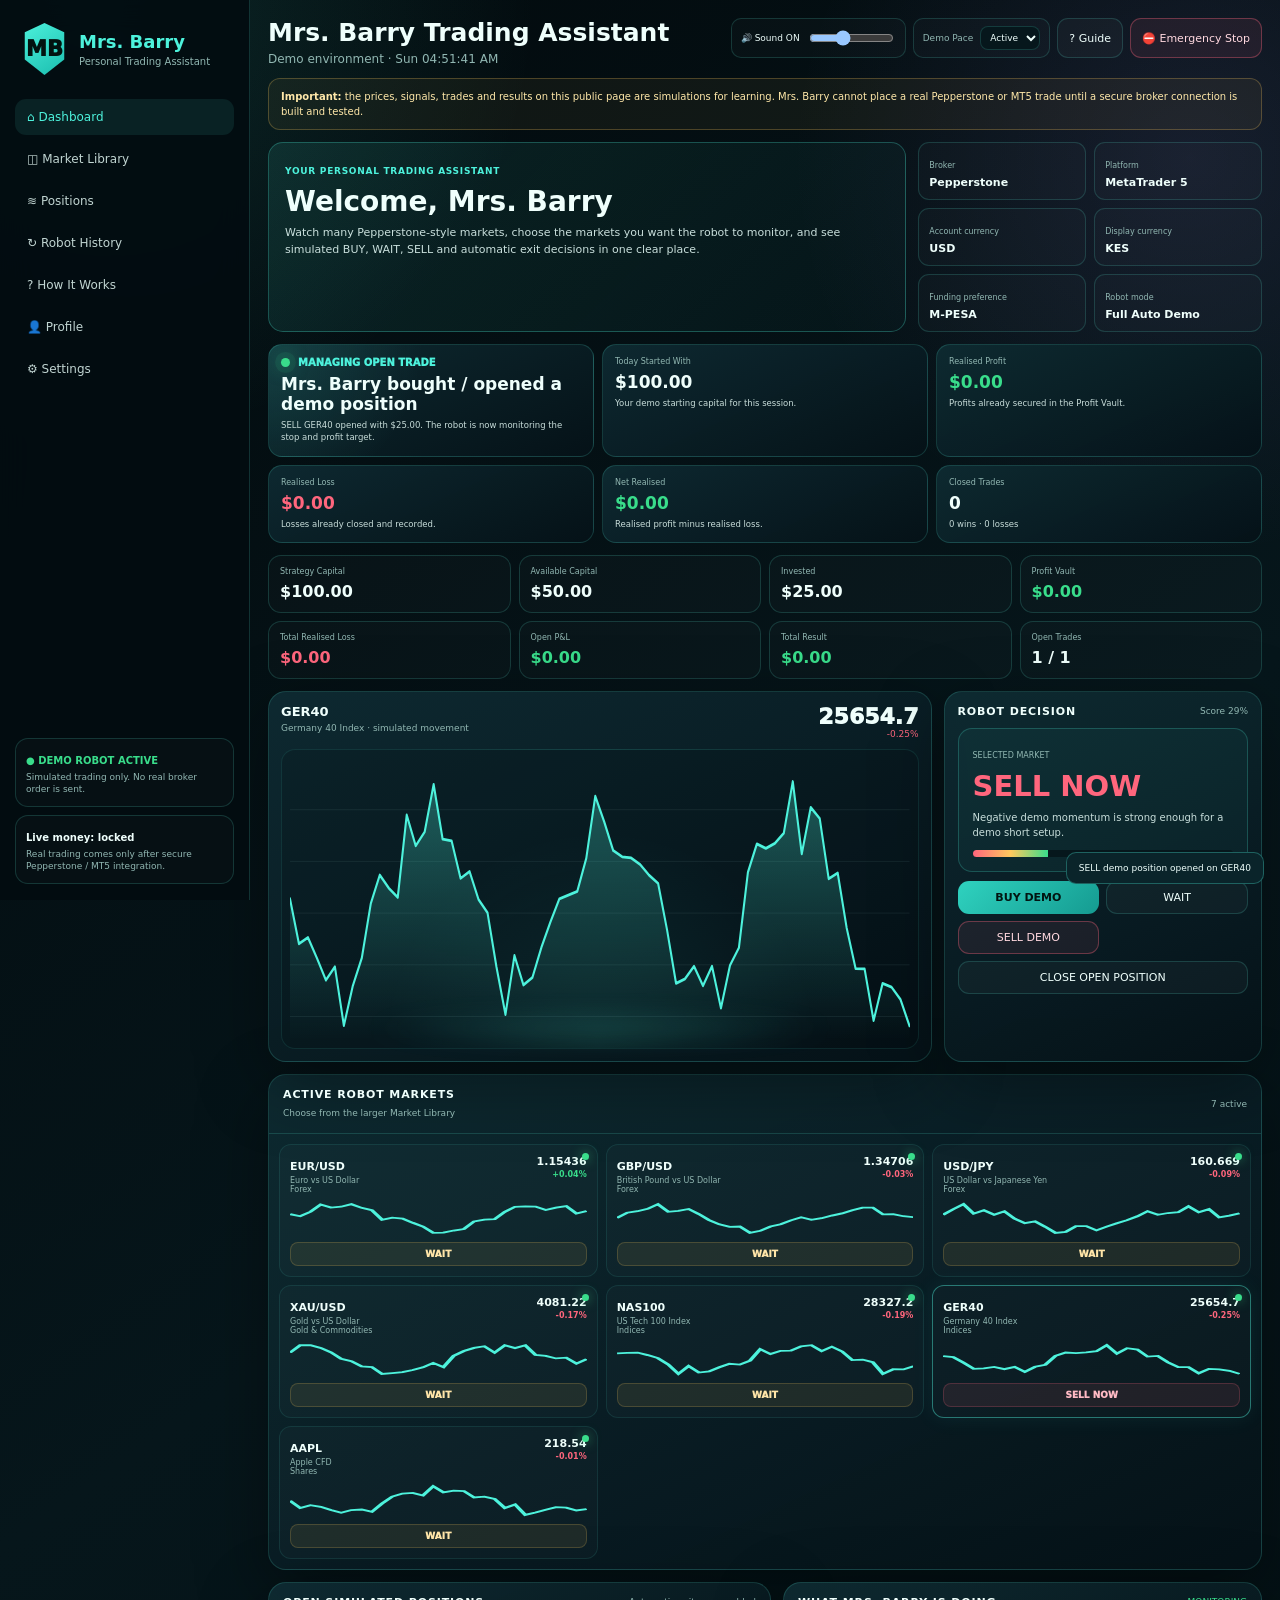
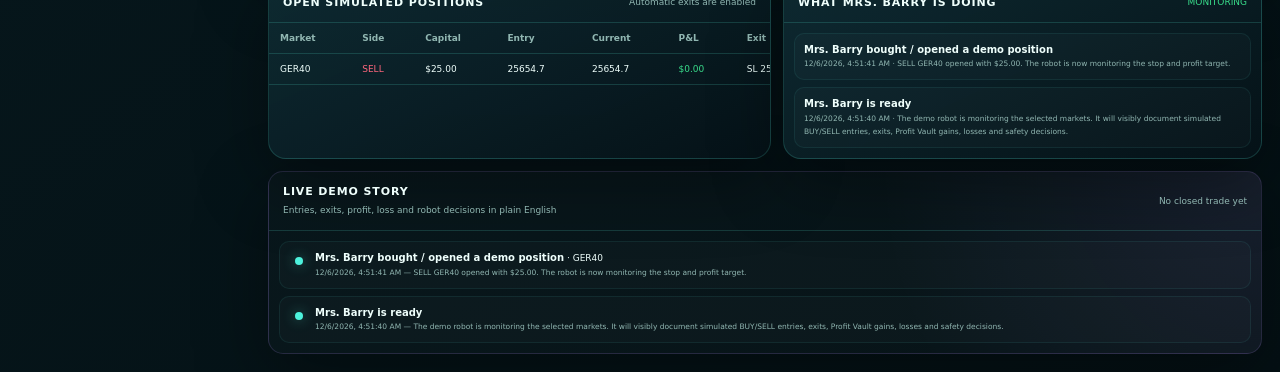
==== commit 524fb6ab: "Add files via upload" ====
--- a/mrs-barry/index.html
+++ b/mrs-barry/index.html
@@ -5,7 +5,7 @@
 <meta name="viewport" content="width=device-width,initial-scale=1,viewport-fit=cover">
 <meta name="theme-color" content="#041014">
 <meta name="color-scheme" content="dark">
-<title>Mrs. Barry V5 — Personal Trading Assistant</title>
+<title>Mrs. Barry V6 — Personal Trading Assistant</title>
 <style>
 :root{
  --bg:#031014;--bg2:#071b20;--panel:#0a2329;--panel2:#0d2b32;--line:rgba(93,255,230,.16);
@@ -45,6 +45,75 @@
 @media(max-width:1300px){.stats{grid-template-columns:repeat(4,1fr)}.market-grid{grid-template-columns:repeat(3,1fr)}.guide-cards{grid-template-columns:1fr 1fr}.settings{grid-template-columns:1fr 1fr}}
 @media(max-width:1000px){.app{grid-template-columns:80px 1fr}.brand>div:last-child,.nav span,.sidefoot{display:none}.brand{justify-content:center}.nav button{text-align:center}.hero,.main-grid,.lower{grid-template-columns:1fr}.market-grid{grid-template-columns:repeat(2,1fr)}}
 @media(max-width:700px){.app{display:block}.side{display:none}.main{padding:10px 9px 78px}.top h2{font-size:20px}.top-actions .lbl{display:none}.stats{grid-template-columns:1fr 1fr}.market-grid{grid-template-columns:1fr 1fr}.guide-cards,.settings{grid-template-columns:1fr}.chart{height:235px}.mobile{display:grid;grid-template-columns:repeat(5,1fr);position:fixed;left:0;right:0;bottom:0;z-index:70;background:rgba(3,13,17,.96);border-top:1px solid var(--line);padding-bottom:env(safe-area-inset-bottom)}.mobile button{border:0;background:transparent;color:var(--muted);padding:8px 2px;font-size:8px}.mobile button.active{color:var(--aqua)}.mobile b{display:block;font-size:16px}}
+
+/* ======================= MRS. BARRY V6 — LIVE DEMO STORY ======================= */
+.story-strip{
+  display:grid;grid-template-columns:1.15fr repeat(5,1fr);gap:8px;margin-bottom:12px
+}
+.story-card{
+  position:relative;overflow:hidden;padding:12px;border:1px solid var(--line);border-radius:14px;
+  background:linear-gradient(155deg,rgba(14,43,50,.94),rgba(5,18,24,.97))
+}
+.story-card.hero-story{
+  background:radial-gradient(circle at 0 0,rgba(77,242,220,.13),transparent 45%),
+             linear-gradient(155deg,rgba(14,43,50,.96),rgba(5,18,24,.98))
+}
+.story-card small{display:block;color:var(--muted);font-size:8px}
+.story-card b{display:block;font-size:17px;margin-top:6px}
+.story-card p{margin:5px 0 0;color:#c8ddda;font-size:8.5px;line-height:1.45}
+.robot-live{
+  display:flex;align-items:center;gap:8px;font-size:10px;font-weight:950;color:var(--aqua)
+}
+.robot-live i{width:9px;height:9px;border-radius:50%;background:var(--green);
+  box-shadow:0 0 0 6px rgba(57,221,139,.08),0 0 18px rgba(57,221,139,.55);animation:robotPulse 1.5s infinite}
+@keyframes robotPulse{50%{transform:scale(1.25);opacity:.62}}
+
+.broker-explain{
+  margin:0 12px 12px;padding:12px 13px;border:1px solid rgba(99,170,255,.24);border-radius:12px;
+  background:rgba(99,170,255,.055);font-size:9.5px;color:#cfe1f8;line-height:1.6
+}
+.broker-explain b{color:#a8caff}.broker-explain .goodline{color:#a8ffd0}
+.field.broker-field{grid-column:span 2;border-color:rgba(99,170,255,.18)}
+.field.broker-field .broker-tools{display:flex;gap:7px;flex-wrap:wrap;margin-top:8px}
+.field.broker-field .broker-tools button{font-size:9px}
+
+.live-story{
+  margin-top:12px;border:1px solid rgba(181,140,255,.17);border-radius:15px;
+  background:radial-gradient(circle at 100% 0,rgba(181,140,255,.09),transparent 38%),rgba(255,255,255,.015)
+}
+.live-story .feeditem{position:relative;padding-left:35px}
+.live-story .feeditem:before{
+  content:"";position:absolute;left:15px;top:15px;width:8px;height:8px;border-radius:50%;
+  background:var(--aqua);box-shadow:0 0 13px rgba(77,242,220,.45)
+}
+.live-story .feeditem.profit:before{background:var(--green);box-shadow:0 0 13px rgba(57,221,139,.55)}
+.live-story .feeditem.loss:before{background:var(--red);box-shadow:0 0 13px rgba(255,102,125,.55)}
+
+.celebrate{
+  position:fixed;inset:0;z-index:120;display:none;place-items:center;pointer-events:none;
+  background:radial-gradient(circle,rgba(57,221,139,.08),transparent 50%)
+}
+.celebrate.show{display:grid;animation:fadeCelebration 3.4s both}
+.celebrate-box{
+  min-width:min(460px,88vw);padding:20px 24px;border:1px solid rgba(57,221,139,.42);border-radius:18px;
+  background:linear-gradient(155deg,rgba(8,35,31,.98),rgba(4,18,21,.98));box-shadow:0 0 65px rgba(57,221,139,.18);
+  text-align:center
+}
+.celebrate-box.lossbox{border-color:rgba(255,102,125,.40);box-shadow:0 0 60px rgba(255,102,125,.13)}
+.celebrate-box small{color:var(--muted);font-size:9px}.celebrate-box h2{font-size:28px;margin:7px 0}
+.celebrate-box p{margin:0;color:#cfe1dd;font-size:11px;line-height:1.55}
+.confetti{position:absolute;inset:0;overflow:hidden}
+.confetti i{position:absolute;top:-20px;width:7px;height:16px;background:var(--aqua);opacity:.7;animation:fall 2.8s linear forwards}
+.confetti i:nth-child(3n){background:var(--green)}.confetti i:nth-child(3n+1){background:var(--amber)}
+@keyframes fall{to{transform:translateY(110vh) rotate(500deg);opacity:0}}
+@keyframes fadeCelebration{0%{opacity:0}8%,78%{opacity:1}100%{opacity:0}}
+
+.pacebox{display:flex;gap:7px;align-items:center;padding:7px 9px;border:1px solid var(--line);border-radius:10px;background:rgba(255,255,255,.02)}
+.pacebox span{font-size:9px;color:var(--muted)}.pacebox select{background:#06171c;color:var(--text);border:1px solid var(--line);border-radius:8px;padding:5px;font-size:9px}
+@media(max-width:1300px){.story-strip{grid-template-columns:repeat(3,1fr)}}
+@media(max-width:800px){.story-strip{grid-template-columns:1fr 1fr}.field.broker-field{grid-column:span 1}}
+@media(max-width:520px){.story-strip{grid-template-columns:1fr}}
+
 </style>
 </head>
 <body>
@@ -71,6 +140,7 @@
   <div><h2 id="title">Mrs. Barry Trading Assistant</h2><p id="clock">Demo environment</p></div>
   <div class="top-actions">
    <div class="sound"><span id="soundLabel">🔊 Sound ON</span><input id="volume" type="range" min="0" max="100" value="38"></div>
+   <div class="pacebox"><span>Demo Pace</span><select id="demoPace"><option value="calm">Calm</option><option value="active" selected>Active</option><option value="fast">Fast</option></select></div>
    <button class="btn" id="guideBtn">? <span class="lbl">Guide</span></button>
    <button class="btn danger" id="stopBtn">⛔ <span class="lbl">Emergency Stop</span></button>
   </div>
@@ -95,6 +165,16 @@
    </div>
   </div>
 
+
+  <div class="story-strip">
+   <div class="story-card hero-story"><div class="robot-live"><i></i><span id="liveRobotText">ROBOT IS WATCHING</span></div><b id="storyLastAction">Monitoring markets</b><p id="storyLastActionDetail">Mrs. Barry is looking for a valid demo opportunity.</p></div>
+   <div class="story-card"><small>Today Started With</small><b id="todayStart">$100.00</b><p>Your demo starting capital for this session.</p></div>
+   <div class="story-card"><small>Realised Profit</small><b id="todayProfit" class="good">$0.00</b><p>Profits already secured in the Profit Vault.</p></div>
+   <div class="story-card"><small>Realised Loss</small><b id="todayLoss" class="bad">$0.00</b><p>Losses already closed and recorded.</p></div>
+   <div class="story-card"><small>Net Realised</small><b id="todayNet">$0.00</b><p>Realised profit minus realised loss.</p></div>
+   <div class="story-card"><small>Closed Trades</small><b id="closedTrades">0</b><p id="winLossText">0 wins · 0 losses</p></div>
+  </div>
+
   <div class="stats">
    <div class="stat"><small>Strategy Capital</small><b id="capital">$100.00</b></div>
    <div class="stat"><small>Available Capital</small><b id="available">$100.00</b></div>
@@ -134,6 +214,10 @@
     <div class="feed" id="shortFeed"></div>
    </article>
   </div>
+  <article class="live-story card">
+   <div class="head"><div><h3>Live Demo Story</h3><span>Entries, exits, profit, loss and robot decisions in plain English</span></div><span id="lastTradeBadge">No closed trade yet</span></div>
+   <div class="feed" id="storyFeed" style="max-height:260px"></div>
+  </article>
  </section>
 
  <section id="markets" class="tab">
@@ -190,9 +274,12 @@
     <div class="field"><label>Preferred Display Currency</label><select id="pDisplayCurrency"><option>KES</option><option>USD</option><option>EUR</option><option>GBP</option></select></div>
     <div class="field"><label>Display FX Rate</label><input id="pFx" type="number" min=".001" step=".001" value="130"><div class="help">Demo conversion only. Later this should use a real FX rate source.</div></div>
     <div class="field"><label>Preferred Funding Method</label><select id="pFunding"><option>M-PESA</option><option>Debit / Credit Card</option><option>Bank Transfer</option><option>PayPal</option><option>Skrill</option><option>Neteller</option><option>Other</option></select></div>
-    <div class="field"><label>Official Broker Portal URL</label><input id="pBrokerUrl" placeholder="https://..."><div class="help">The dashboard opens this exact HTTPS address only after she clicks the broker button. It does not send profile data or log in automatically.</div></div>
+    <div class="field broker-field"><label>Official Broker Portal URL</label><input id="pBrokerUrl" placeholder="https://pepperstone.com/..."><div class="help"><b>This is only a safe shortcut.</b> Saving a Pepperstone URL does NOT connect the robot to Pepperstone and does NOT import balances, positions or prices.</div><div class="broker-tools"><button class="btn" id="usePepperstoneLogin" type="button">Use Official Pepperstone Login</button><button class="btn" id="openSavedBroker" type="button">Test Saved Link</button></div></div>
     <div class="field"><label>Profile Status</label><select id="pStatus"><option value="draft">Draft / placeholders</option><option value="ready">Ready for demo use</option></select></div>
    </div>
+   <div class="broker-explain"><b>What happens after this link is saved?</b><br>
+   When you click <span class="goodline">Open Official Broker Portal</span>, Mrs. Barry opens that HTTPS page in a new browser tab. You then log in directly with Pepperstone. The dashboard does <b>not</b> receive your password, M-PESA PIN, 2FA code, account balance, positions or broker data.<br><br>
+   <b>For real Pepperstone information inside Mrs. Barry:</b> a secure backend + supported broker/MT5 connection is still required. That future connection is what can bring real balances, prices, positions and order status into the dashboard.</div>
    <div class="formactions"><button class="btn" id="openBroker">Open Official Broker Portal</button><button class="btn primary" id="saveProfile">Save Profile</button></div>
   </article>
  </section>
@@ -214,7 +301,7 @@
     <div class="field"><label>Profit Notification Target</label><input id="sNotify" type="number" min="1" step="1"></div>
     <div class="field"><label>Profit Reinvestment</label><select id="sReinvest"><option value="false">OFF — keep Profit Vault separate</option><option value="true">ON — demo only</option></select></div>
     <div class="field"><label>Robot Selection Mode</label><select id="sSelection"><option value="auto">Auto Select Best Market</option><option value="owner">Owner Selection</option><option value="recommend">Recommendation Only</option></select></div>
-    <div class="field"><label>Trade Execution Mode</label><select id="sExecution"><option value="signal">Signal Only</option><option value="confirm">Confirmation Required</option><option value="auto">Full Auto Demo</option></select></div>
+    <div class="field"><label>Trade Execution Mode</label><select id="sExecution"><option value="signal">Signal Only</option><option value="confirm">Confirmation Required</option><option value="auto">Full Auto Demo</option></select></div><div class="field"><label>Demo Activity Pace</label><select id="sPace"><option value="calm">Calm</option><option value="active">Active</option><option value="fast">Fast</option></select><div class="help">Simulation speed only. It does not increase real trading performance.</div></div>
     <div class="field"><label>Allow Short / SELL Trades</label><select id="sShorts"><option value="true">Yes — demo only</option><option value="false">No</option></select></div>
    </div>
    <div class="formactions"><button class="btn" id="resetDemo">Reset Complete Demo</button><button class="btn primary" id="saveSettings">Save Settings</button></div>
@@ -228,6 +315,7 @@
 </nav>
 
 <div class="modal" id="tradeModal"><div class="modalbox"><h3 id="modalTitle">Confirm Demo Trade</h3><p id="modalText"></p><div class="formactions" style="padding:8px 0 0"><button class="btn" id="cancelTrade">Cancel</button><button class="btn primary" id="confirmTrade">Confirm Demo Trade</button></div></div></div>
+<div class="celebrate" id="celebrate"><div class="confetti" id="confetti"></div><div class="celebrate-box" id="celebrateBox"><small id="celebrateSmall">TRADE CLOSED</small><h2 id="celebrateTitle">Congratulations!</h2><p id="celebrateText">Profit secured.</p></div></div>
 <div class="toast" id="toast"></div>
 
 <script>
@@ -240,31 +328,36 @@
  {s:"BTC/USD",n:"Bitcoin CFD",c:"Crypto CFD",p:117450,d:0},{s:"ETH/USD",n:"Ethereum CFD",c:"Crypto CFD",p:4190,d:0}
 ];
 const defaults={
- profile:{first:"",last:"",email:"",country:"Kenya",broker:"Pepperstone",platform:"MetaTrader 5",accountCurrency:"USD",displayCurrency:"KES",fx:130,funding:"M-PESA",brokerUrl:"",status:"draft"},
- settings:{capital:100,reserve:25,tradeCapital:25,maxPositions:1,maxLoss:2,dailyLoss:5,minScore:68,stopPct:.7,targetPct:1.0,trailPct:.35,notify:100,reinvest:false,selection:"auto",execution:"auto",shorts:true,maxMonitored:7},
+ profile:{first:"",last:"",email:"",country:"Kenya",broker:"Pepperstone",platform:"MetaTrader 5",accountCurrency:"USD",displayCurrency:"KES",fx:130,funding:"M-PESA",brokerUrl:"https://pepperstone.com/en-gb/log-in",status:"draft"},
+ settings:{capital:100,reserve:25,tradeCapital:25,maxPositions:1,maxLoss:2,dailyLoss:5,minScore:66,stopPct:.30,targetPct:.38,trailPct:.18,notify:100,reinvest:false,selection:"auto",execution:"auto",shorts:true,maxMonitored:7,pace:"active"},
  active:["EUR/USD","GBP/USD","USD/JPY","XAU/USD","NAS100","GER40","AAPL"],
- selected:"EUR/USD",stopped:false,vault:0,loss:0,positions:[],history:[],lastAuto:0,lastDecision:"",soundOn:true,volume:38
+ selected:"EUR/USD",stopped:false,vault:0,loss:0,positions:[],history:[],lastAuto:0,lastDecision:"",soundOn:true,volume:38,todayStart:100,wins:0,losses:0,closedTrades:0,lastClosed:"",pace:"active"
 };
-const saved=JSON.parse(localStorage.getItem("mrsBarryV5")||"{}");
+const saved=JSON.parse(localStorage.getItem("mrsBarryV6")||"{}");
 const st={...defaults,...saved,profile:{...defaults.profile,...(saved.profile||{})},settings:{...defaults.settings,...(saved.settings||{})}};
 if(!Array.isArray(st.active))st.active=[...defaults.active];if(!Array.isArray(st.positions))st.positions=[];if(!Array.isArray(st.history))st.history=[];
 const markets=marketDefs.map((d,i)=>({...d,series:Array.from({length:70},(_,k)=>d.p*(1+Math.sin((k+i)*.31)*.0017+(Math.random()-.5)*.0015))}));
 markets.forEach(m=>m.p=m.series.at(-1));
 const $=id=>document.getElementById(id),$$=q=>[...document.querySelectorAll(q)];
-const persist=()=>localStorage.setItem("mrsBarryV5",JSON.stringify(st));
+const persist=()=>localStorage.setItem("mrsBarryV6",JSON.stringify(st));
 const money=v=>new Intl.NumberFormat("en-US",{style:"currency",currency:st.profile.accountCurrency||"USD",maximumFractionDigits:2}).format(Number(v||0));
 const displayMoney=v=>{const c=st.profile.displayCurrency||st.profile.accountCurrency;let n=Number(v||0);if(c!==st.profile.accountCurrency)n*=Number(st.profile.fx||1);try{return new Intl.NumberFormat("en-US",{style:"currency",currency:c,maximumFractionDigits:2}).format(n)}catch{return c+" "+n.toFixed(2)}};
 const fmt=(m,v=m.p)=>Number(v).toFixed(m.d);
 function toast(t){const x=$("toast");x.textContent=t;x.classList.add("show");clearTimeout(window._to);window._to=setTimeout(()=>x.classList.remove("show"),2600)}
+function celebrate(kind,title,text){
+ const el=$("celebrate"),box=$("celebrateBox");$("celebrateSmall").textContent=kind==="profit"?"PROFIT SECURED":"RISK EXIT COMPLETED";$("celebrateTitle").textContent=title;$("celebrateText").textContent=text;box.className="celebrate-box"+(kind==="loss"?" lossbox":"");
+ $("confetti").innerHTML=kind==="profit"?Array.from({length:28},(_,i)=>`<i style="left:${(i*37)%100}%;animation-delay:${(i%8)*.08}s"></i>`).join(""):"";el.classList.remove("show");void el.offsetWidth;el.classList.add("show");setTimeout(()=>el.classList.remove("show"),3400)
+}
+
 function showTab(id){$$(".tab").forEach(x=>x.classList.toggle("active",x.id===id));$$("[data-tab]").forEach(x=>x.classList.toggle("active",x.dataset.tab===id));window.scrollTo({top:0,behavior:"smooth"})}
 $$("[data-tab]").forEach(b=>b.onclick=()=>showTab(b.dataset.tab));$("guideBtn").onclick=()=>showTab("learning");$("openGuidePage").onclick=()=>window.open("guide.html","_blank","noopener");
 
 let ac=null;
 function tone(freq=600,d=.11,scale=.45){if(!st.soundOn)return;try{if(!ac)ac=new (window.AudioContext||window.webkitAudioContext)();const o=ac.createOscillator(),g=ac.createGain(),now=ac.currentTime;o.type="sine";o.frequency.value=freq;g.gain.setValueAtTime(.0001,now);g.gain.exponentialRampToValueAtTime(Math.max(.0001,(st.volume/100)*.05*scale),now+.015);g.gain.exponentialRampToValueAtTime(.0001,now+d);o.connect(g);g.connect(ac.destination);o.start();o.stop(now+d+.02)}catch{}}
 function cue(kind){if(kind==="BUY"){tone(760,.10,.8);setTimeout(()=>tone(980,.14,.7),80)}else if(kind==="SELL"){tone(430,.12,.7);setTimeout(()=>tone(330,.15,.65),90)}else if(kind==="PROFIT"){tone(900,.09,.9);setTimeout(()=>tone(1180,.16,.85),90)}else if(kind==="LOSS"){tone(330,.12,.65);setTimeout(()=>tone(245,.18,.6),90)}else tone(560,.08,.28)}
-$("volume").value=st.volume;$("volume").oninput=e=>{st.volume=+e.target.value;st.soundOn=st.volume>0;$("soundLabel").textContent=st.soundOn?"🔊 Sound ON":"🔇 Sound OFF";persist()};document.addEventListener("pointerdown",()=>{if(!ac)try{ac=new (window.AudioContext||window.webkitAudioContext)()}catch{}},{once:true});
-
-function move(){markets.forEach((m,i)=>{const vol=m.p>10000?.0010:m.p>1000?.0008:m.p>100?.0007:.00065;m.p=Math.max(.0001,m.p*(1+(Math.random()-.496)*vol));m.series.push(m.p);if(m.series.length>70)m.series.shift()})}
+$("volume").value=st.volume;$("volume").oninput=e=>{st.volume=+e.target.value;st.soundOn=st.volume>0;$("soundLabel").textContent=st.soundOn?"🔊 Sound ON":"🔇 Sound OFF";persist()};$("demoPace").value=st.settings.pace||st.pace||"active";$("demoPace").onchange=e=>{st.settings.pace=e.target.value;st.pace=e.target.value;persist();fillSettings();toast("Demo pace changed to "+e.target.value+".")};document.addEventListener("pointerdown",()=>{if(!ac)try{ac=new (window.AudioContext||window.webkitAudioContext)()}catch{}},{once:true});
+
+function move(){const pace=st.settings.pace||st.pace||"active",mult=pace==="fast"?2.8:pace==="active"?1.9:1.0;markets.forEach((m,i)=>{const base=m.p>10000?.0010:m.p>1000?.0008:m.p>100?.0007:.00065,trend=Math.sin(Date.now()/6500+i)*base*.18;m.p=Math.max(.0001,m.p*(1+(Math.random()-.492)*base*mult+trend));m.series.push(m.p);if(m.series.length>70)m.series.shift()})}
 function score(m){const a=m.series,s6=a.slice(-6).reduce((x,y)=>x+y,0)/6,s20=a.slice(-20).reduce((x,y)=>x+y,0)/20;return Math.max(1,Math.min(99,Math.round(50+(s6-s20)/s20*11000+(Math.random()-.5)*5)))}
 function sig(m){const s=score(m);if(st.stopped)return{l:"BLOCKED",c:"block",s,r:"Emergency Stop is active."};if(st.loss>=st.settings.dailyLoss)return{l:"BLOCKED",c:"block",s,r:"Daily loss limit reached. New trades are locked."};if(s>=st.settings.minScore)return{l:"BUY NOW",c:"buy",s,r:"Positive demo momentum is above the configured entry score."};if(st.settings.shorts&&s<=100-st.settings.minScore)return{l:"SELL NOW",c:"sell",s,r:"Negative demo momentum is strong enough for a demo short setup."};return{l:"WAIT",c:"wait",s,r:"No strong setup is confirmed. Keeping cash is allowed."}}
 function marketBy(s){return markets.find(m=>m.s===s)||markets[0]}
@@ -281,6 +374,14 @@
  const p=st.profile;$("welcome").textContent="Welcome, "+(p.first||"Mrs. Barry");$("miniBroker").textContent=p.broker;$("miniPlatform").textContent=p.platform;$("miniAccount").textContent=p.accountCurrency;$("miniDisplay").textContent=p.displayCurrency;$("miniFunding").textContent=p.funding;$("miniMode").textContent=st.settings.execution==="auto"?"Full Auto Demo":st.settings.execution==="confirm"?"Confirmation Required":"Signal Only";
  $("pFirst").value=p.first;$("pLast").value=p.last;$("pEmail").value=p.email;$("pCountry").value=p.country;$("pBroker").value=p.broker;$("pPlatform").value=p.platform;$("pAccountCurrency").value=p.accountCurrency;$("pDisplayCurrency").value=p.displayCurrency;$("pFx").value=p.fx;$("pFunding").value=p.funding;$("pBrokerUrl").value=p.brokerUrl;$("pStatus").value=p.status
 }
+
+function renderStory(){
+ const net=st.vault-st.loss, last=st.history[0];
+ $("todayStart").textContent=money(st.todayStart||st.settings.capital);$("todayProfit").textContent=money(st.vault);$("todayLoss").textContent=money(st.loss);$("todayNet").textContent=money(net);$("todayNet").className=net>=0?"good":"bad";$("closedTrades").textContent=st.closedTrades||0;$("winLossText").textContent=`${st.wins||0} wins · ${st.losses||0} losses`;
+ $("storyLastAction").textContent=last?last.title:"Monitoring markets";$("storyLastActionDetail").textContent=last?last.text:"Mrs. Barry is looking for a valid demo opportunity.";$("liveRobotText").textContent=st.stopped?"ROBOT STOPPED":st.positions.length?"MANAGING OPEN TRADE":"ROBOT IS WATCHING";
+ $("lastTradeBadge").textContent=st.lastClosed||"No closed trade yet";
+ const items=st.history.slice(0,8);$("storyFeed").innerHTML=items.length?items.map(x=>`<div class="feeditem ${x.type==="PROFIT"?"profit":x.type==="LOSS"?"loss":""}"><b>${x.title}</b>${x.market?` · ${x.market}`:""}${x.result?` · <span class="${String(x.result).startsWith("-")?"bad":"good"}">${x.result}</span>`:""}<br><small>${x.time} — ${x.text}</small></div>`).join(""):`<div class="feeditem"><b>Robot is monitoring</b><br><small>No action has been needed yet.</small></div>`
+}
 function renderStats(){
  const op=openPnl();$("capital").textContent=money(st.settings.capital);$("available").textContent=money(avail());$("invested").textContent=money(used());$("vault").textContent=money(st.vault);$("loss").textContent=money(st.loss);$("openPnl").textContent=money(op);$("openPnl").className=op>=0?"good":"bad";$("totalResult").textContent=money(totalResult());$("totalResult").className=totalResult()>=0?"good":"bad";$("openCount").textContent=st.positions.length+" / "+st.settings.maxPositions
 }
@@ -301,19 +402,22 @@
 function renderHistory(){
  const items=st.history;$("historyFeed").innerHTML=items.length?items.map(x=>`<div class="feeditem"><b>${x.type}: ${x.title}</b>${x.market?` · <span class="good">${x.market}</span>`:""}${x.result?` · <span class="${String(x.result).startsWith("-")?"bad":"good"}">${x.result}</span>`:""}<br><small>${x.time} — ${x.text}</small></div>`).join(""):`<div class="feeditem"><b>Robot ready</b><br><small>No demo actions recorded yet.</small></div>`;$("shortFeed").innerHTML=(items.slice(0,6).map(x=>`<div class="feeditem"><b>${x.title}</b><br><small>${x.time} · ${x.text}</small></div>`).join("")||`<div class="feeditem"><b>Monitoring markets</b><br><small>The robot is waiting for its first valid demo setup.</small></div>`)
 }
-function fillSettings(){const s=st.settings;$("sCapital").value=s.capital;$("sReserve").value=s.reserve;$("sTradeCapital").value=s.tradeCapital;$("sMaxPositions").value=s.maxPositions;$("sMaxLoss").value=s.maxLoss;$("sDailyLoss").value=s.dailyLoss;$("sMinScore").value=s.minScore;$("sStopPct").value=s.stopPct;$("sTargetPct").value=s.targetPct;$("sTrailPct").value=s.trailPct;$("sNotify").value=s.notify;$("sReinvest").value=String(s.reinvest);$("sSelection").value=s.selection;$("sExecution").value=s.execution;$("sShorts").value=String(s.shorts);$("maxMonitored").value=String(s.maxMonitored)}
-function renderAll(){chooseAuto();renderProfile();renderStats();renderChart();renderMarkets();renderPositions();renderHistory();fillSettings();$("robotState").textContent=st.stopped?"STOPPED":"MONITORING";$("robotState").className=st.stopped?"bad":"good";$("stopBtn").innerHTML=st.stopped?'▶ <span class="lbl">Resume Robot</span>':'⛔ <span class="lbl">Emergency Stop</span>'}
+function fillSettings(){const s=st.settings;$("sCapital").value=s.capital;$("sReserve").value=s.reserve;$("sTradeCapital").value=s.tradeCapital;$("sMaxPositions").value=s.maxPositions;$("sMaxLoss").value=s.maxLoss;$("sDailyLoss").value=s.dailyLoss;$("sMinScore").value=s.minScore;$("sStopPct").value=s.stopPct;$("sTargetPct").value=s.targetPct;$("sTrailPct").value=s.trailPct;$("sNotify").value=s.notify;$("sReinvest").value=String(s.reinvest);$("sSelection").value=s.selection;$("sExecution").value=s.execution;$("sShorts").value=String(s.shorts);$("sPace").value=s.pace||"active";$("demoPace").value=s.pace||"active";$("maxMonitored").value=String(s.maxMonitored)}
+function renderAll(){chooseAuto();renderProfile();renderStory();renderStats();renderChart();renderMarkets();renderPositions();renderHistory();fillSettings();$("robotState").textContent=st.stopped?"STOPPED":"MONITORING";$("robotState").className=st.stopped?"bad":"good";$("stopBtn").innerHTML=st.stopped?'▶ <span class="lbl">Resume Robot</span>':'⛔ <span class="lbl">Emergency Stop</span>'}
 
 function canTrade(){if(st.stopped)return"Emergency Stop is active.";if(st.loss>=st.settings.dailyLoss)return"Daily loss limit reached.";if(st.positions.length>=st.settings.maxPositions)return"Maximum open positions reached.";if(avail()<1)return"No available capital after reserve.";return""}
 let pending=null;
 function request(side,auto=false){const block=canTrade();if(block)return toast(block);if(side==="SELL"&&!st.settings.shorts)return toast("Short / SELL trades are disabled.");const m=marketBy(st.selected),cap=Math.min(st.settings.tradeCapital,avail());if(st.settings.execution==="signal"&&!auto)return toast(side+" signal shown. Signal Only mode does not open a trade.");if((st.settings.execution==="confirm"||st.settings.selection==="recommend")&&!auto){pending={side,s:st.selected,cap};$("modalTitle").textContent="Confirm "+side+" Demo Trade";$("modalText").textContent=`Open a simulated ${side} position on ${m.s} using ${money(cap)}? This does not send a broker order.`;$("tradeModal").classList.add("open");return}openPosition(side,st.selected,cap)}
-function openPosition(side,symbol,cap){const m=marketBy(symbol),dir=side==="BUY"?1:-1,entry=m.p,stop=entry*(1-dir*st.settings.stopPct/100),target=entry*(1+dir*st.settings.targetPct/100);st.positions.push({id:Date.now()+Math.random(),s:symbol,side,capital:cap,entry,stop,target,best:entry,targetHit:false});log("TRADE","Mrs. Barry bought / opened a demo position",`${side} ${symbol} opened with ${money(cap)}. The robot is now monitoring the stop and profit target.`,symbol);persist();cue(side);renderAll();toast(side+" demo position opened on "+symbol)}
-function closePosition(id,why){const k=st.positions.findIndex(p=>p.id===id);if(k<0)return;const p=st.positions[k],x=pnl(p),m=marketBy(p.s);if(x>=0){st.vault+=x;if(st.settings.reinvest)st.settings.capital+=x;log("PROFIT","Congratulations — profit secured",`Mrs. Barry closed ${p.s} because ${why}. Profit was added to the Profit Vault.`,p.s,money(x));cue("PROFIT")}else{st.loss+=Math.abs(x);st.settings.capital=Math.max(0,st.settings.capital+x);log("LOSS","Risk exit completed",`Mrs. Barry closed ${p.s} because ${why}. The realised loss was recorded and strategy capital was reduced.`,p.s,money(x));cue("LOSS")}st.positions.splice(k,1);persist();renderAll();if(st.vault>=st.settings.notify)toast("Profit Vault target reached. Review a manual withdrawal in the official broker portal.")}
+function openPosition(side,symbol,cap){const m=marketBy(symbol),dir=side==="BUY"?1:-1,entry=m.p,stop=entry*(1-dir*st.settings.stopPct/100),target=entry*(1+dir*st.settings.targetPct/100);st.positions.push({id:Date.now()+Math.random(),s:symbol,side,capital:cap,entry,stop,target,best:entry,targetHit:false,openedAt:Date.now()});log("TRADE","Mrs. Barry bought / opened a demo position",`${side} ${symbol} opened with ${money(cap)}. The robot is now monitoring the stop and profit target.`,symbol);persist();cue(side);renderAll();toast(side+" demo position opened on "+symbol)}
+function closePosition(id,why){const k=st.positions.findIndex(p=>p.id===id);if(k<0)return;const p=st.positions[k],x=pnl(p),m=marketBy(p.s);if(x>=0){st.vault+=x;st.wins=(st.wins||0)+1;st.closedTrades=(st.closedTrades||0)+1;st.lastClosed=`${p.s} · PROFIT ${money(x)}`;if(st.settings.reinvest)st.settings.capital+=x;log("PROFIT","Congratulations — profit secured",`Mrs. Barry closed ${p.s} because ${why}. Profit was added to the Profit Vault.`,p.s,money(x));cue("PROFIT");celebrate("profit","Congratulations!",`${money(x)} profit was secured from ${p.s} and saved in the Profit Vault.`)}else{st.loss+=Math.abs(x);st.losses=(st.losses||0)+1;st.closedTrades=(st.closedTrades||0)+1;st.lastClosed=`${p.s} · LOSS ${money(x)}`;st.settings.capital=Math.max(0,st.settings.capital+x);log("LOSS","Risk exit completed",`Mrs. Barry closed ${p.s} because ${why}. The realised loss was recorded and strategy capital was reduced.`,p.s,money(x));cue("LOSS");celebrate("loss","Trade protected",`${money(x)} was realised on ${p.s}. The loss was recorded and the robot continues under the risk rules.`)}st.positions.splice(k,1);persist();renderAll();if(st.vault>=st.settings.notify)toast("Profit Vault target reached. Review a manual withdrawal in the official broker portal.")}
 function protect(){
  st.positions.slice().forEach(p=>{const m=marketBy(p.s),dir=p.side==="BUY"?1:-1;p.best=p.side==="BUY"?Math.max(p.best,m.p):Math.min(p.best,m.p);const stopHit=p.side==="BUY"?m.p<=p.stop:m.p>=p.stop,targetHit=p.side==="BUY"?m.p>=p.target:m.p<=p.target;
  if(stopHit)return closePosition(p.id,"STOP LOSS / risk protection");
  if(targetHit){p.targetHit=true;const dist=st.settings.trailPct/100;p.stop=p.side==="BUY"?Math.max(p.stop,p.best*(1-dist)):Math.min(p.stop,p.best*(1+dist))}
- const d=sig(m);if(p.side==="BUY"&&d.l==="SELL NOW")return closePosition(p.id,"a strong opposite SELL signal");if(p.side==="SELL"&&d.l==="BUY NOW")return closePosition(p.id,"a strong opposite BUY signal")
+ const d=sig(m);if(p.side==="BUY"&&d.l==="SELL NOW")return closePosition(p.id,"a strong opposite SELL signal");if(p.side==="SELL"&&d.l==="BUY NOW")return closePosition(p.id,"a strong opposite BUY signal");
+ const held=(Date.now()-(p.openedAt||Date.now()))/1000,pace=st.settings.pace||"active",demoLimit=pace==="fast"?10:pace==="active"?18:35,x=pnl(p);
+ if(held>demoLimit && x>Math.max(.015,p.capital*.0007))return closePosition(p.id,"the demo profit-protection rule secured an available gain");
+ if(held>demoLimit*1.6 && x<0)return closePosition(p.id,"the demo time/risk rule prevented the position from drifting indefinitely")
  })}
 function autoTrade(){
  if(st.settings.execution!=="auto"||st.stopped||Date.now()-st.lastAuto<7000)return;
@@ -327,12 +431,14 @@
 $("marketSearch").oninput=renderMarkets;$("categoryFilter").onchange=renderMarkets;$("maxMonitored").onchange=e=>{st.settings.maxMonitored=+e.target.value;if(st.active.length>st.settings.maxMonitored)st.active=st.active.slice(0,st.settings.maxMonitored);persist();renderAll()};
 $("clearHistory").onclick=()=>{st.history=[];persist();renderHistory()};
 $("saveProfile").onclick=()=>{st.profile={first:$("pFirst").value.trim(),last:$("pLast").value.trim(),email:$("pEmail").value.trim(),country:$("pCountry").value.trim()||"Kenya",broker:$("pBroker").value.trim()||"Pepperstone",platform:$("pPlatform").value,accountCurrency:$("pAccountCurrency").value,displayCurrency:$("pDisplayCurrency").value,fx:Math.max(.001,+$("pFx").value||1),funding:$("pFunding").value,brokerUrl:$("pBrokerUrl").value.trim(),status:$("pStatus").value};persist();renderAll();toast("Profile saved on this device.")};
-$("openBroker").onclick=()=>{const u=st.profile.brokerUrl;if(!u)return toast("Add the official broker portal HTTPS URL first.");try{const x=new URL(u);if(x.protocol!=="https:")throw 0;window.open(x.href,"_blank","noopener")}catch{toast("Please enter a valid official HTTPS broker portal URL.")}};
-$("saveSettings").onclick=()=>{if(st.positions.length)return toast("Close demo positions before changing core capital settings.");const s=st.settings;s.capital=Math.max(10,+$("sCapital").value||100);s.reserve=Math.min(s.capital,Math.max(0,+$("sReserve").value||0));s.tradeCapital=Math.max(1,+$("sTradeCapital").value||25);s.maxPositions=Math.max(1,+$("sMaxPositions").value||1);s.maxLoss=Math.max(.1,+$("sMaxLoss").value||2);s.dailyLoss=Math.max(.1,+$("sDailyLoss").value||5);s.minScore=Math.max(55,Math.min(95,+$("sMinScore").value||68));s.stopPct=Math.max(.1,+$("sStopPct").value||.7);s.targetPct=Math.max(.1,+$("sTargetPct").value||1);s.trailPct=Math.max(.1,+$("sTrailPct").value||.35);s.notify=Math.max(1,+$("sNotify").value||100);s.reinvest=$("sReinvest").value==="true";s.selection=$("sSelection").value;s.execution=$("sExecution").value;s.shorts=$("sShorts").value==="true";persist();log("SETTING","Robot settings saved","Capital, risk and execution settings were updated by the owner.");renderAll();toast("Settings saved.")};
-$("resetDemo").onclick=()=>{if(confirm("Reset the complete Mrs. Barry demo, including profile, history and results?")){localStorage.removeItem("mrsBarryV5");location.reload()}};
+$("usePepperstoneLogin").onclick=()=>{$("pBrokerUrl").value="https://pepperstone.com/en-gb/log-in";toast("Official Pepperstone login shortcut filled in. Save Profile to keep it.")};
+$("openSavedBroker").onclick=()=>{const u=$("pBrokerUrl").value.trim();try{const x=new URL(u);if(x.protocol!=="https:"||!x.hostname.endsWith("pepperstone.com"))throw 0;window.open(x.href,"_blank","noopener")}catch{toast("For safety, use an official HTTPS pepperstone.com address.")}};
+$("openBroker").onclick=()=>{const u=st.profile.brokerUrl;if(!u)return toast("Add the official broker portal HTTPS URL first.");try{const x=new URL(u);if(x.protocol!=="https:"||!x.hostname.endsWith("pepperstone.com"))throw 0;window.open(x.href,"_blank","noopener")}catch{toast("Please enter an official HTTPS pepperstone.com URL.")}};
+$("saveSettings").onclick=()=>{if(st.positions.length)return toast("Close demo positions before changing core capital settings.");const s=st.settings;s.capital=Math.max(10,+$("sCapital").value||100);s.reserve=Math.min(s.capital,Math.max(0,+$("sReserve").value||0));s.tradeCapital=Math.max(1,+$("sTradeCapital").value||25);s.maxPositions=Math.max(1,+$("sMaxPositions").value||1);s.maxLoss=Math.max(.1,+$("sMaxLoss").value||2);s.dailyLoss=Math.max(.1,+$("sDailyLoss").value||5);s.minScore=Math.max(55,Math.min(95,+$("sMinScore").value||68));s.stopPct=Math.max(.1,+$("sStopPct").value||.7);s.targetPct=Math.max(.1,+$("sTargetPct").value||1);s.trailPct=Math.max(.1,+$("sTrailPct").value||.35);s.notify=Math.max(1,+$("sNotify").value||100);s.reinvest=$("sReinvest").value==="true";s.selection=$("sSelection").value;s.execution=$("sExecution").value;s.shorts=$("sShorts").value==="true";s.pace=$("sPace").value;st.pace=s.pace;persist();log("SETTING","Robot settings saved","Capital, risk and execution settings were updated by the owner.");renderAll();toast("Settings saved.")};
+$("resetDemo").onclick=()=>{if(confirm("Reset the complete Mrs. Barry V6 demo, including profile, history and results?")){localStorage.removeItem("mrsBarryV6");location.reload()}};
 setInterval(()=>{$("clock").textContent="Demo environment · "+new Date().toLocaleString([], {weekday:"short",hour:"2-digit",minute:"2-digit",second:"2-digit"})},1000);
-setInterval(()=>{move();protect();autoTrade();renderAll();if(st.soundOn&&Math.random()<.06)tone(520,.07,.2)},1600);
-if(!st.history.length)log("SYSTEM","Mrs. Barry is ready","The demo robot is monitoring the selected markets. It will document simulated entries, exits, profits, losses and safety decisions.");
+setInterval(()=>{move();protect();autoTrade();renderAll();if(st.soundOn&&Math.random()<.06)tone(520,.07,.2)},1200);
+if(!st.history.length)log("SYSTEM","Mrs. Barry is ready","The demo robot is monitoring the selected markets. It will visibly document simulated BUY/SELL entries, exits, Profit Vault gains, losses and safety decisions.");
 renderAll();
 })();
 </script>
